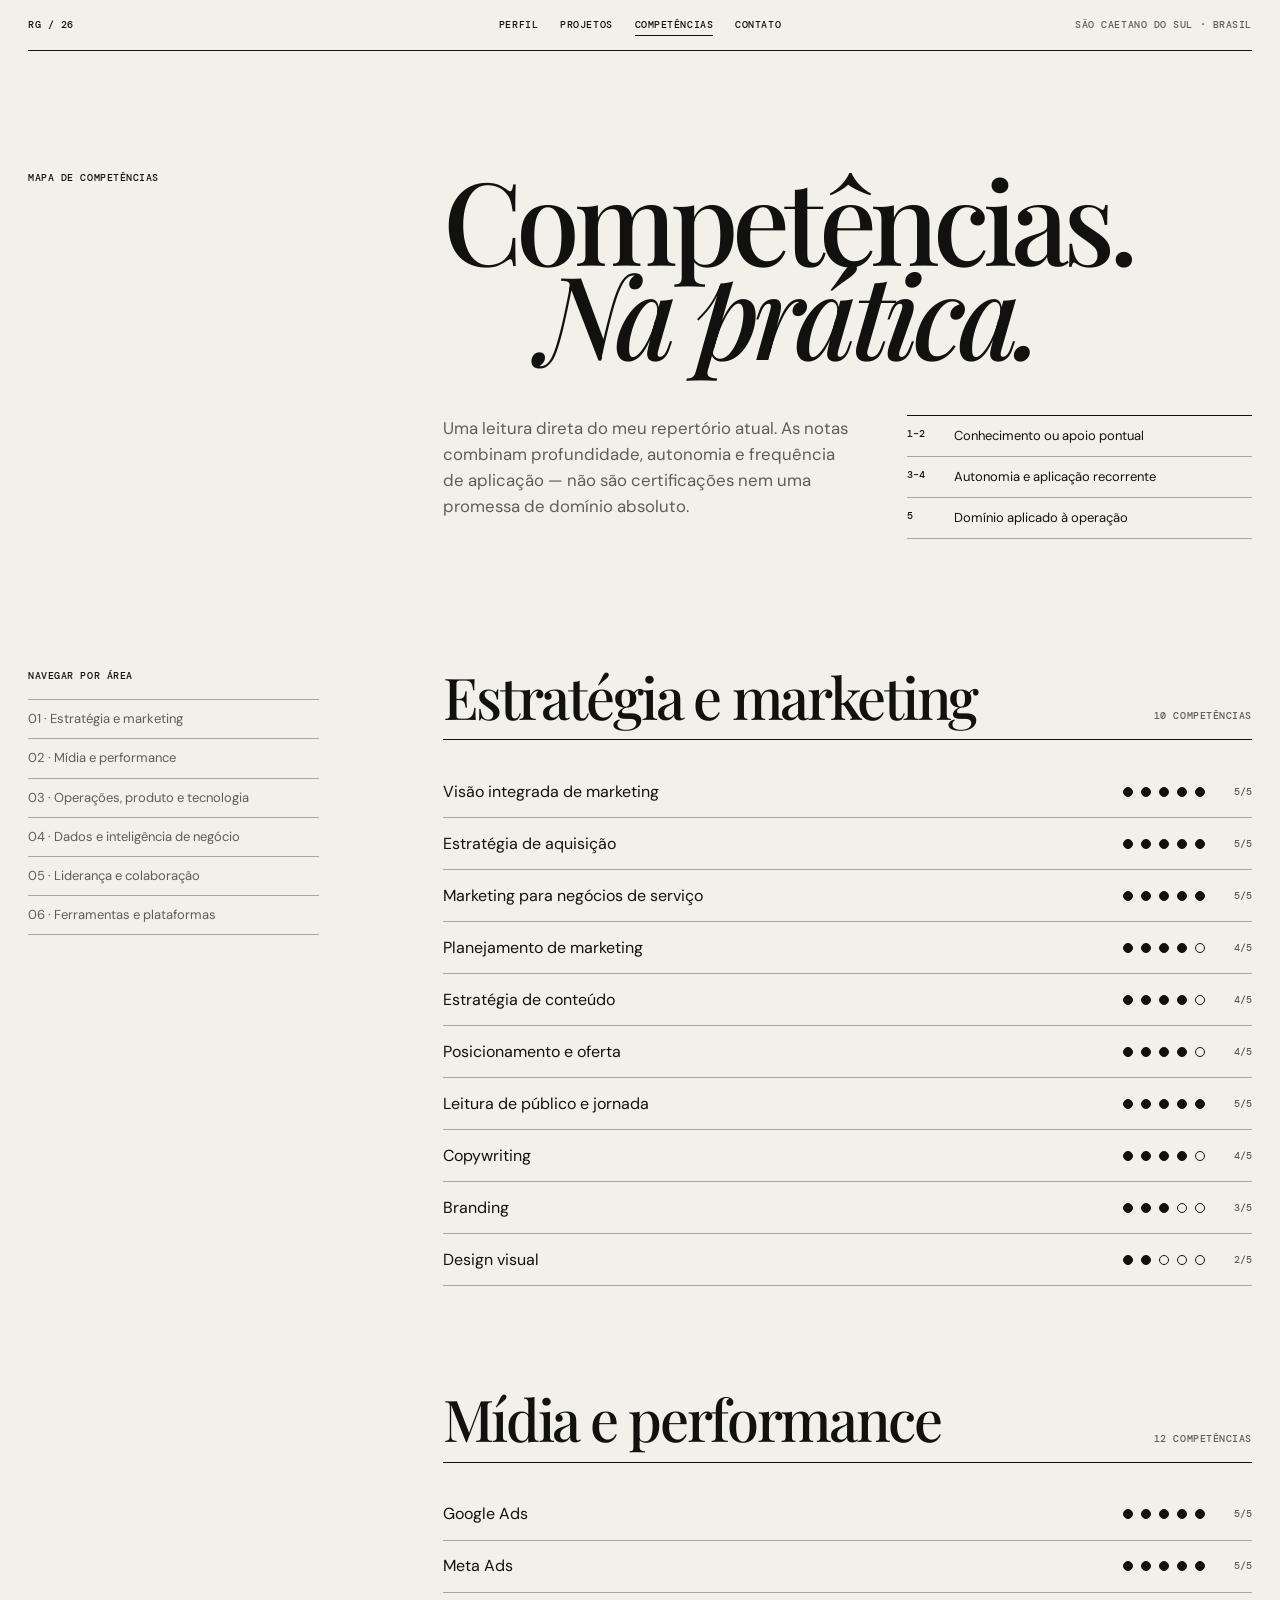
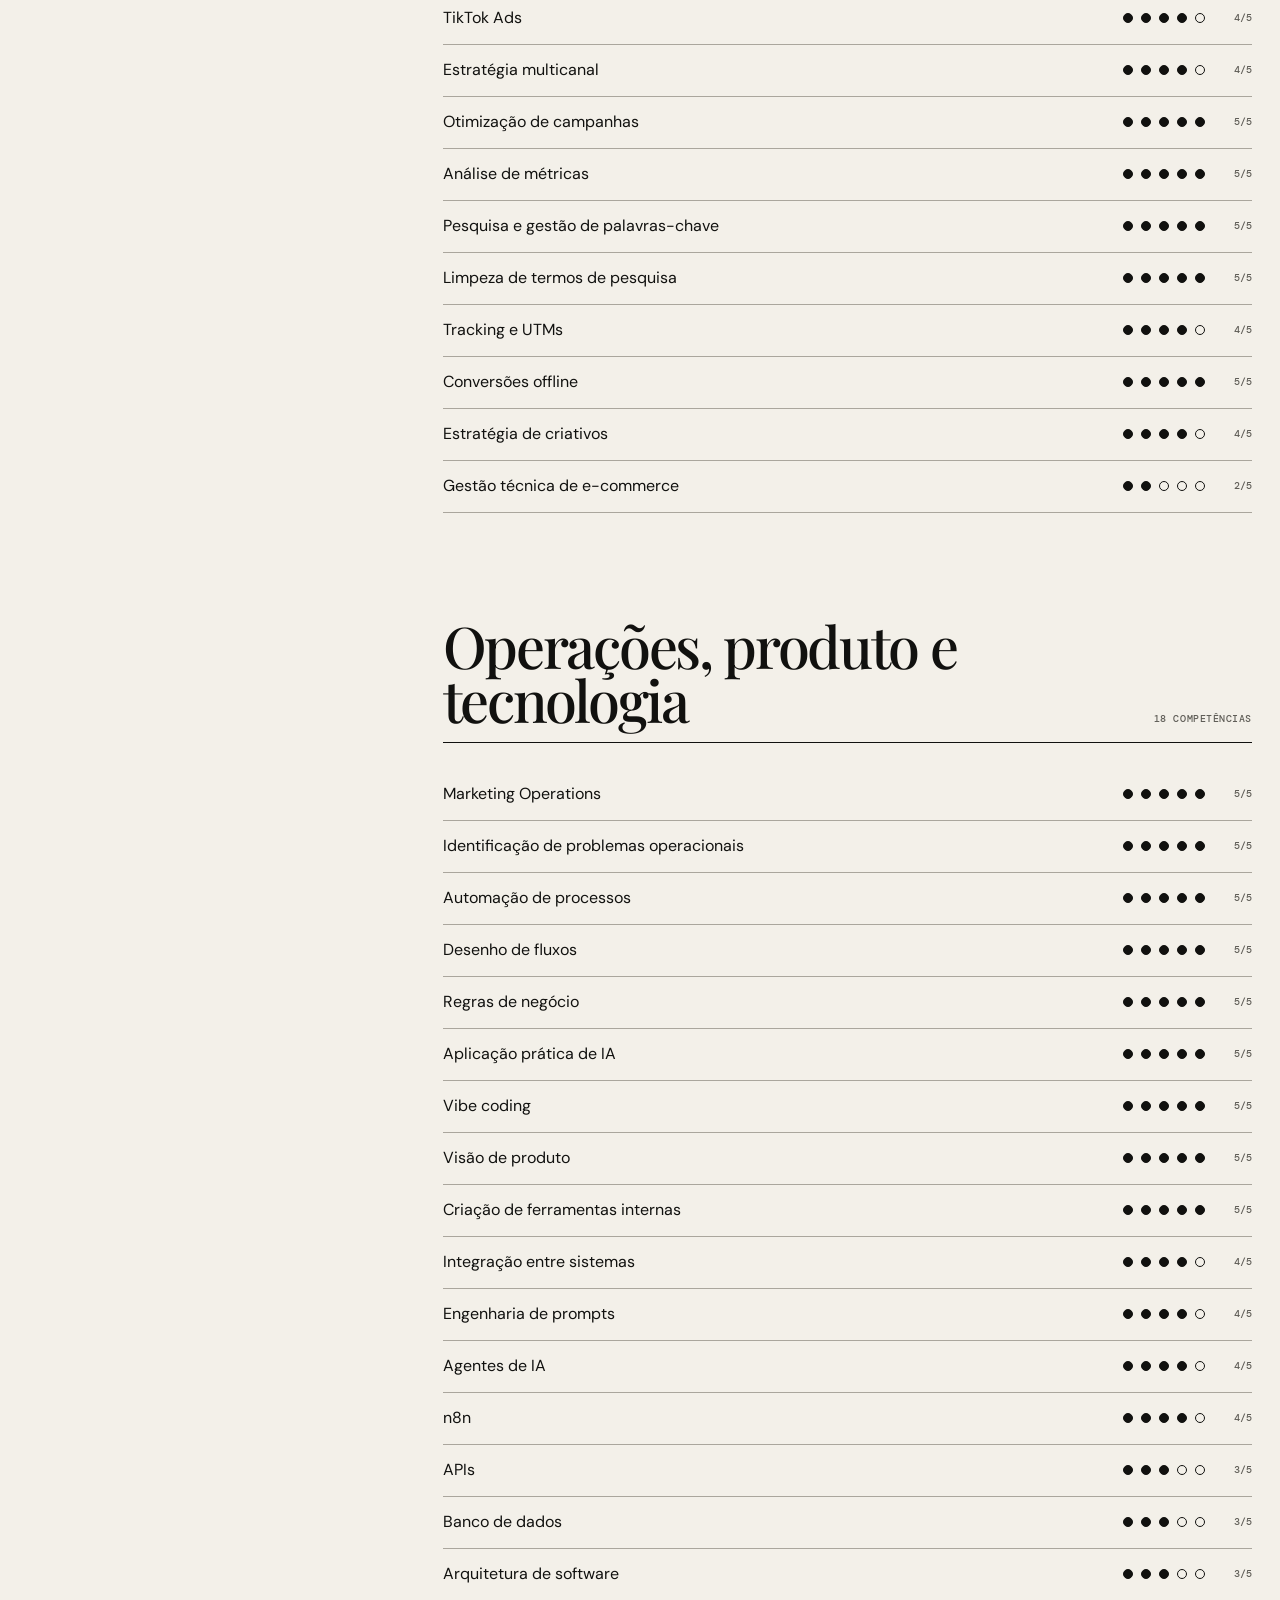
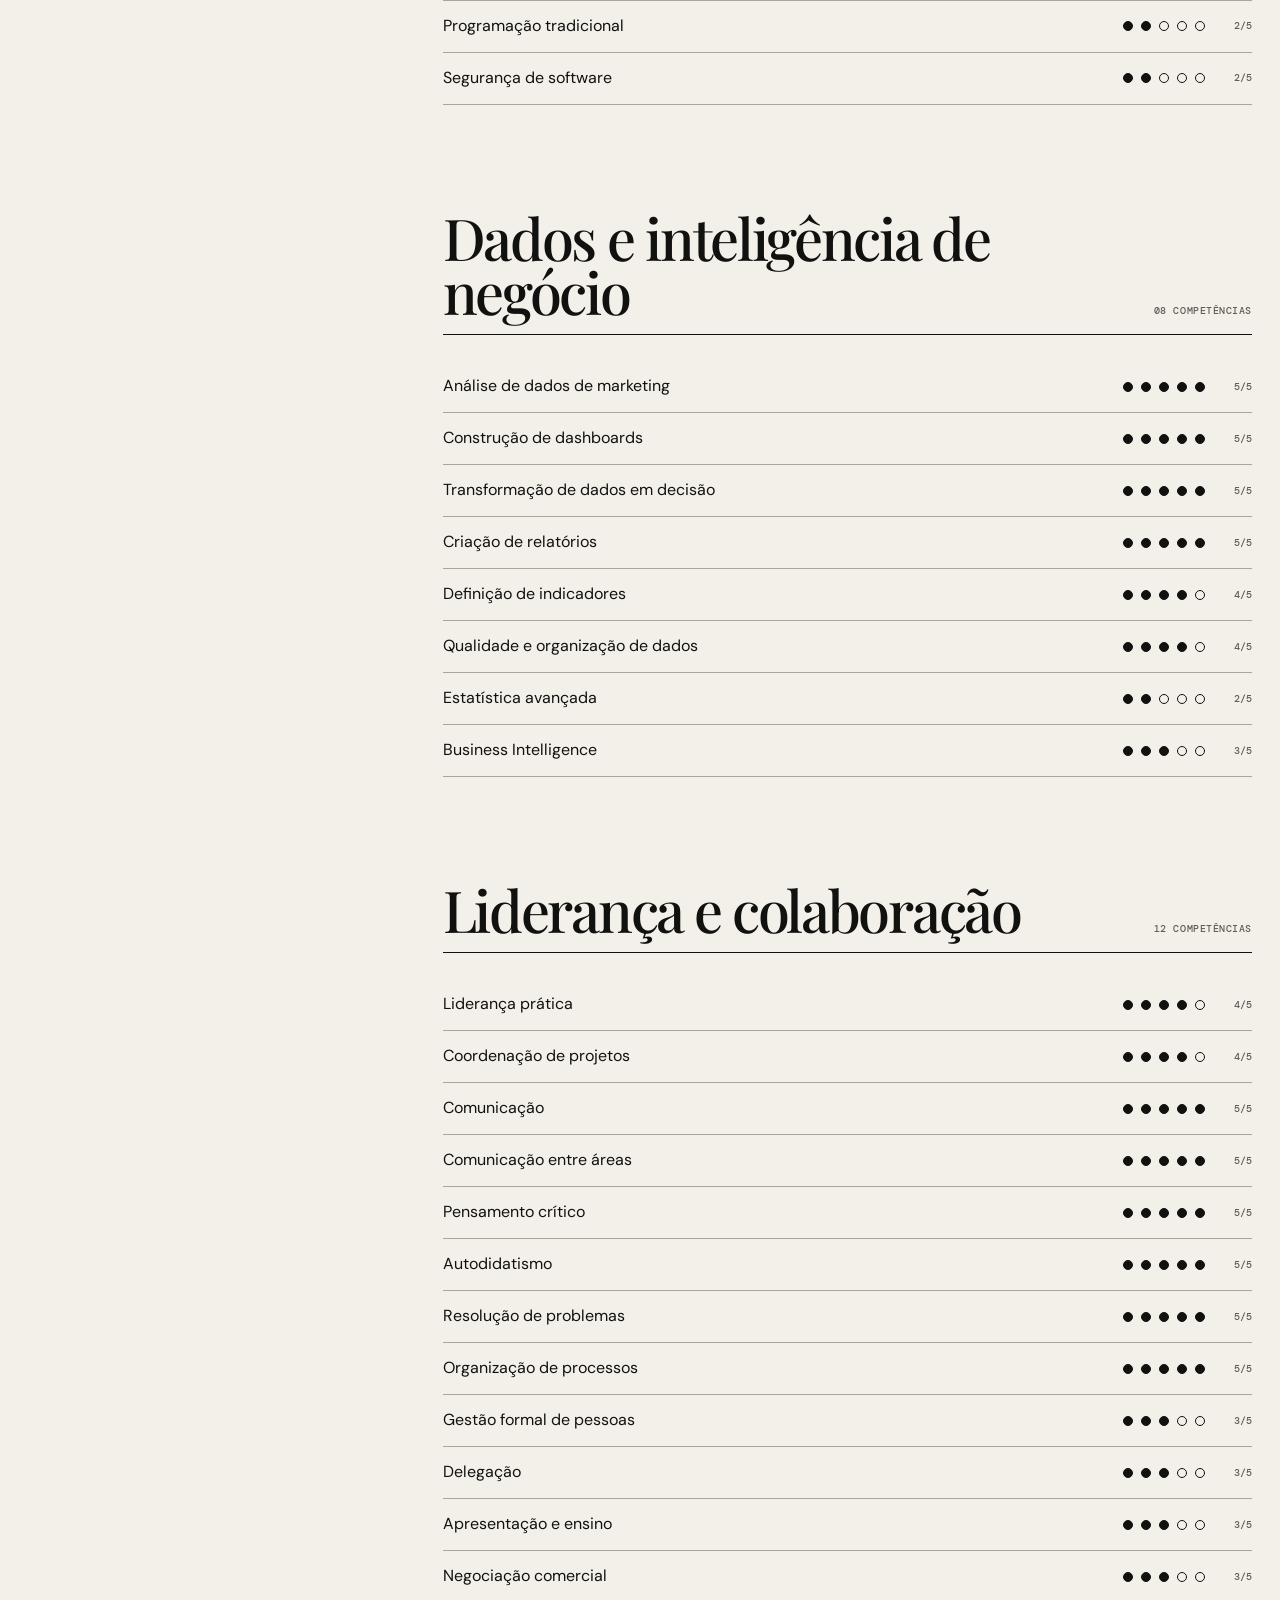
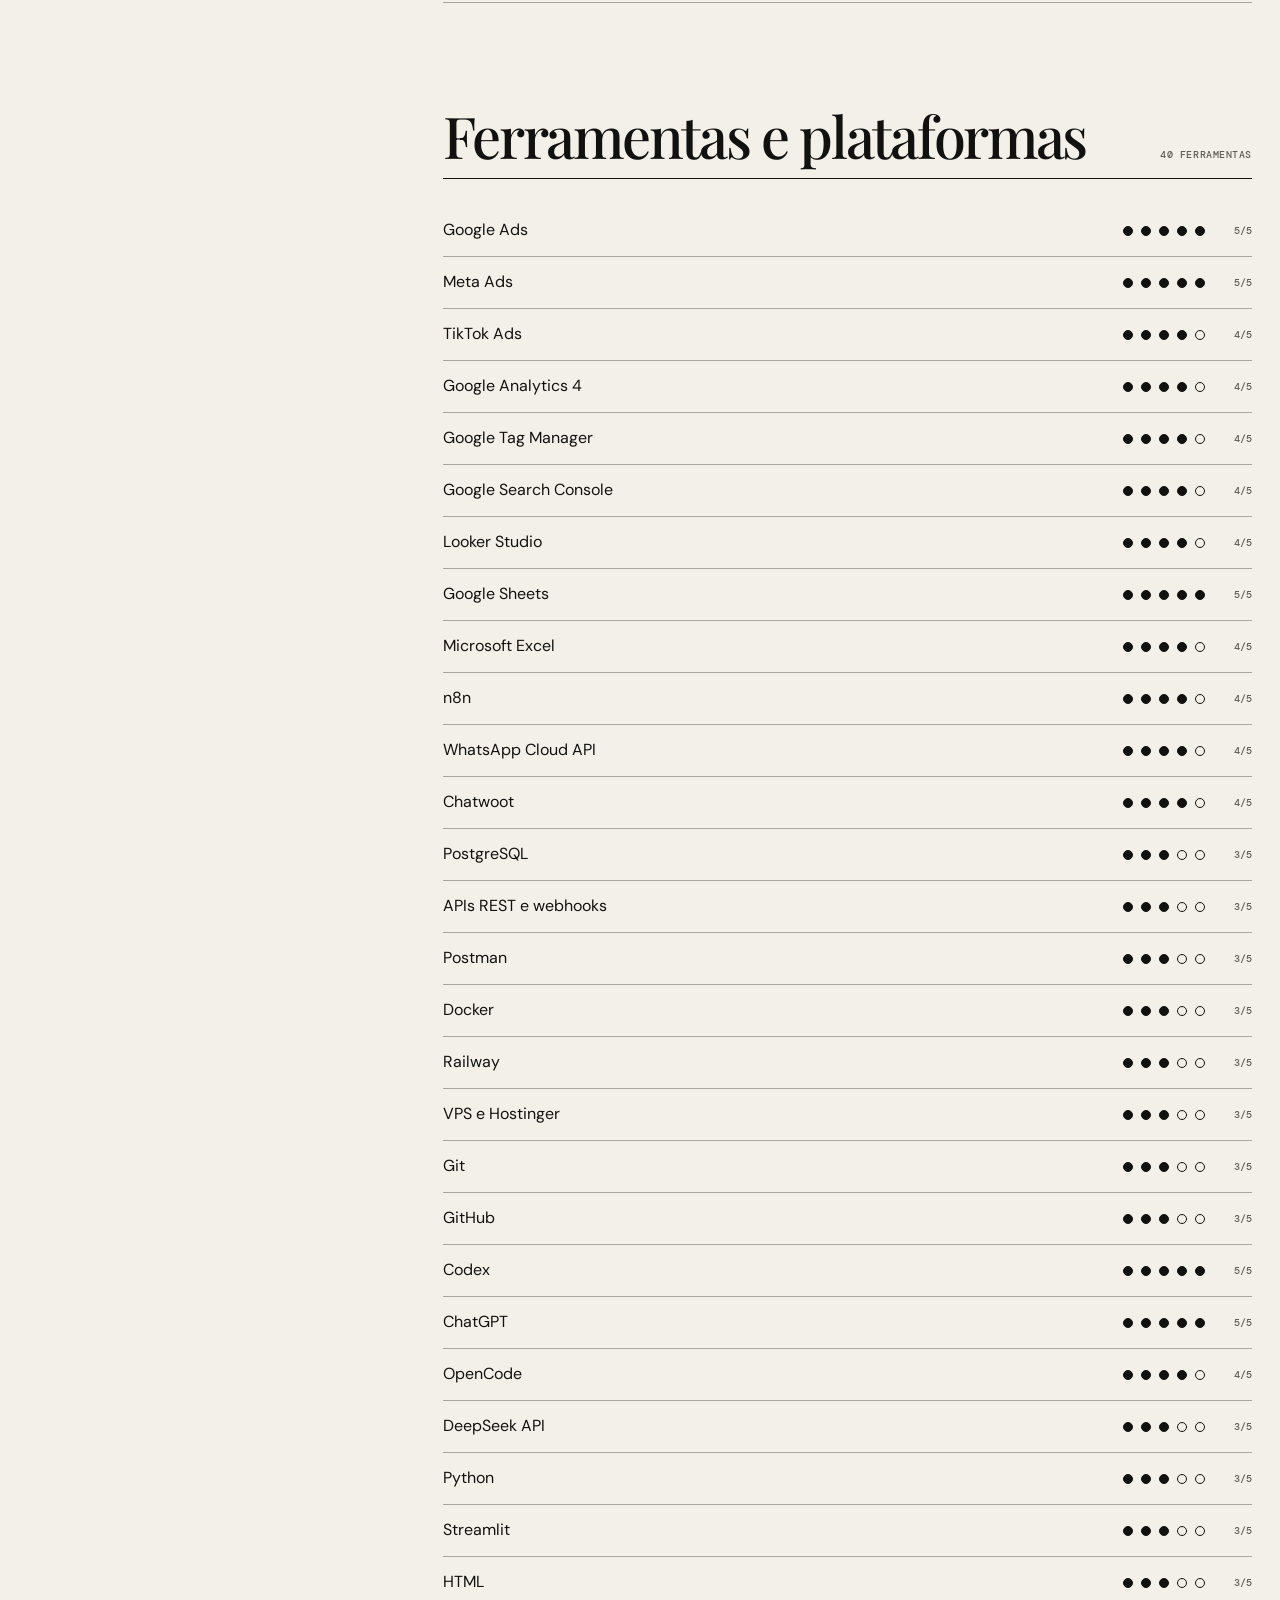
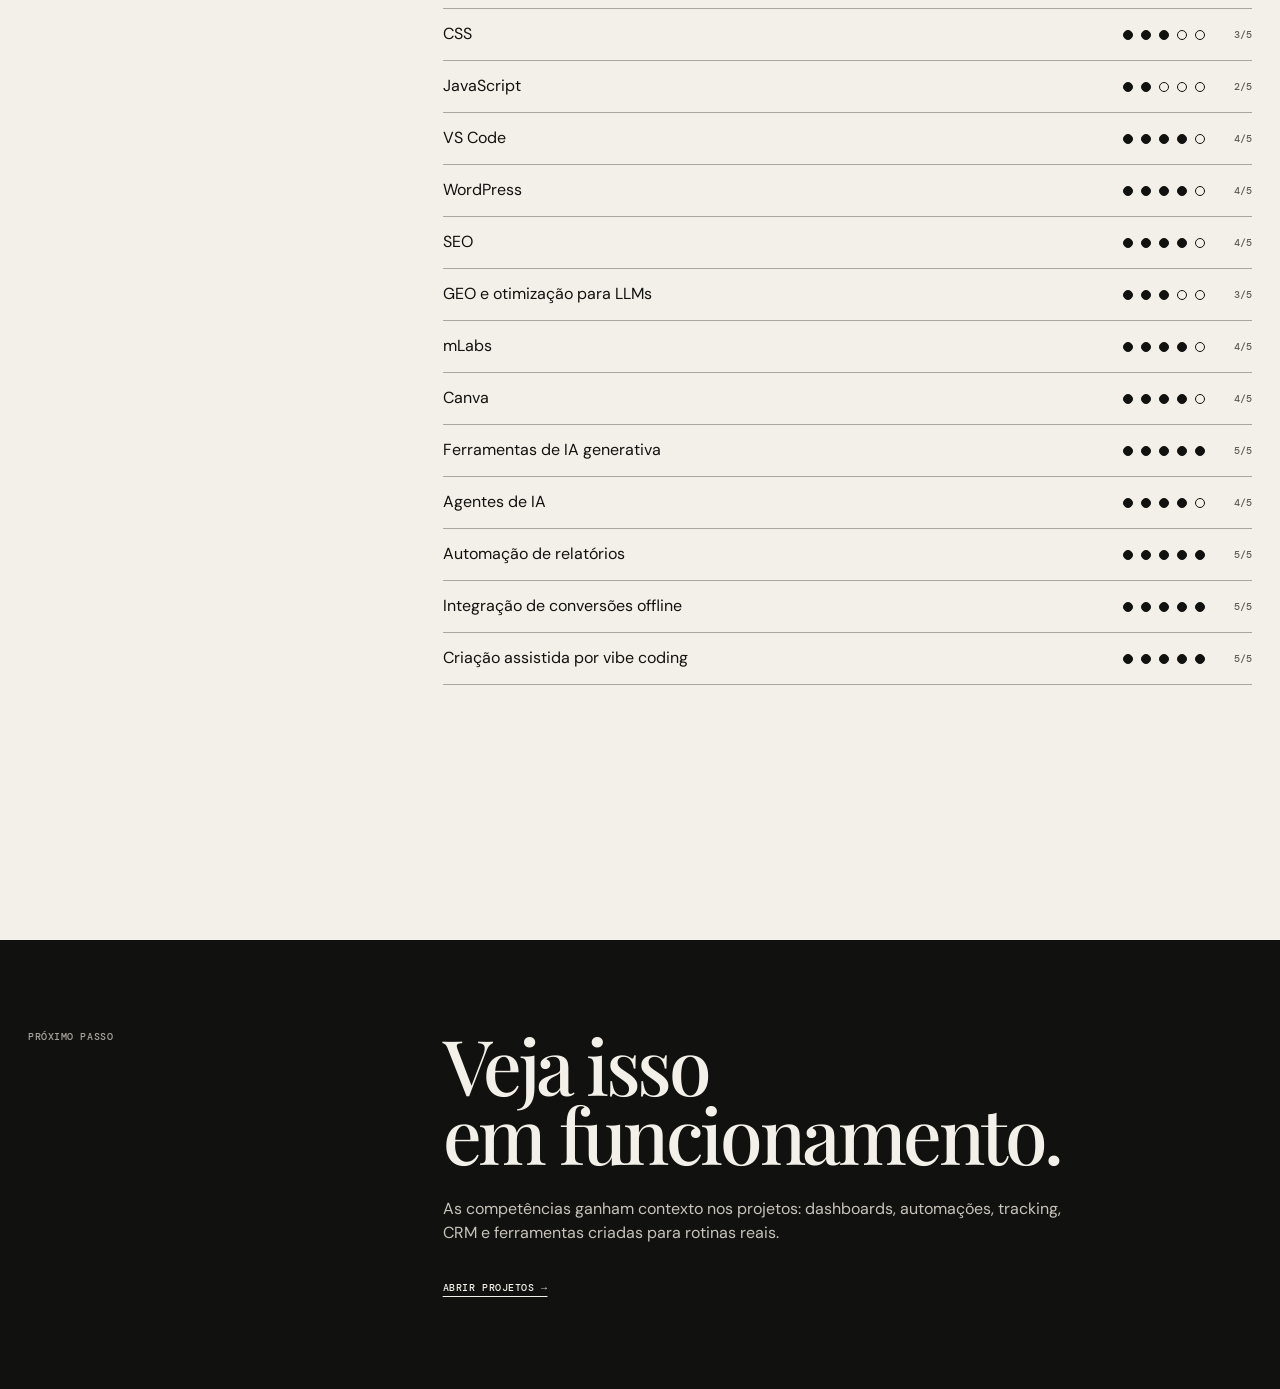
==== competencias.html @ a5652ade "feat: adiciona ferramentas e plataformas às competências" ====
<!doctype html>
<html lang="pt-BR">
<head>
  <meta charset="utf-8">
  <meta name="viewport" content="width=device-width,initial-scale=1">
  <meta name="description" content="Mapa de competências, ferramentas e plataformas de Roberto Guidoni em estratégia, mídia, operações, tecnologia, dados e liderança.">
  <meta name="theme-color" content="#f3f0e9">
  <meta property="og:type" content="website">
  <meta property="og:title" content="Competências — Roberto Guidoni">
  <meta property="og:description" content="Mapa de competências, ferramentas e plataformas em estratégia, mídia, operações, tecnologia, dados e liderança.">
  <title>Competências — Roberto Guidoni</title>
  <link rel="preconnect" href="https://fonts.googleapis.com">
  <link rel="preconnect" href="https://fonts.gstatic.com" crossorigin>
  <link href="https://fonts.googleapis.com/css2?family=DM+Mono:wght@400;500&family=DM+Sans:wght@400;500&family=Playfair+Display:ital,wght@0,500;1,500&display=swap" rel="stylesheet">
  <script>document.documentElement.classList.add('js')</script>
  <style>
    :root{--ink:#11110f;--paper:#f3f0e9;--soft:#e5e1d8;--line:#aaa69d;--muted:#5f5d57}
    *{box-sizing:border-box}html{scroll-behavior:smooth}body{margin:0;background:var(--paper);color:var(--ink);font:400 16px/1.55 "DM Sans",Arial,sans-serif}::selection{background:var(--ink);color:var(--paper)}a{color:inherit;text-decoration:none}:focus-visible{outline:2px solid var(--ink);outline-offset:5px}.page{width:min(1320px,calc(100% - 56px));margin:auto}.micro{font:500 10px/1.4 "DM Mono",monospace;letter-spacing:.055em;text-transform:uppercase}
    .site-nav{display:grid;grid-template-columns:1fr auto 1fr;align-items:center;padding:18px 0;border-bottom:1px solid var(--ink)}.site-nav nav{display:flex;gap:22px}.site-nav nav a{position:relative}.site-nav nav a::after{content:"";position:absolute;right:0;bottom:-4px;left:0;height:1px;background:currentColor;transform:scaleX(0);transform-origin:right;transition:transform .25s}.site-nav nav a:hover::after,.site-nav nav a:focus-visible::after,.site-nav nav a[aria-current="page"]::after{transform:scaleX(1);transform-origin:left}.place{text-align:right;color:var(--muted)}
    .intro{display:grid;grid-template-columns:repeat(12,1fr);gap:20px;padding:120px 0 130px}.intro-label{grid-column:1/4}.intro-body{grid-column:5/13}.intro h1{margin:0;font:500 clamp(4.2rem,9vw,9rem)/.82 "Playfair Display",Georgia,serif;letter-spacing:-.055em}.intro h1 em{display:block;margin-left:12%;font-style:italic}.intro-copy{display:grid;grid-template-columns:1.2fr 1fr;gap:50px;margin-top:55px}.intro-copy p{margin:0;color:var(--muted);font-size:1.05rem}.legend{align-self:start;border-top:1px solid var(--ink)}.legend-row{display:grid;grid-template-columns:35px 1fr;gap:12px;padding:10px 0;border-bottom:1px solid var(--line);font-size:13px}.legend-row b{font:500 10px/1.5 "DM Mono",monospace}
    .map{display:grid;grid-template-columns:repeat(12,1fr);gap:20px;padding-bottom:150px}.category-nav{grid-column:1/4;align-self:start;position:sticky;top:24px}.category-nav span{display:block;margin-bottom:16px}.category-nav a{display:block;padding:9px 0;border-top:1px solid var(--line);color:var(--muted);font-size:13px}.category-nav a:last-child{border-bottom:1px solid var(--line)}.category-nav a:hover,.category-nav a:focus-visible{padding-left:7px;color:var(--ink)}.categories{grid-column:5/13}.category{scroll-margin-top:24px;margin-bottom:105px}.category-head{display:grid;grid-template-columns:1fr auto;align-items:end;margin-bottom:26px;padding-bottom:16px;border-bottom:1px solid var(--ink)}.category h2{max-width:680px;margin:0;font:500 clamp(2.25rem,4.5vw,4.5rem)/.94 "Playfair Display",Georgia,serif;letter-spacing:-.04em}.category-count{color:var(--muted)}.skills{margin:0;padding:0;list-style:none}.skill{display:grid;grid-template-columns:minmax(0,1fr) auto 25px;gap:22px;align-items:center;min-height:52px;border-bottom:1px solid var(--line)}.skill-name{padding:13px 0}.dots{display:flex;gap:8px}.dot{width:10px;height:10px;border:1px solid var(--ink);border-radius:50%;background:transparent}.dot.filled{background:var(--ink)}.score{color:var(--muted);font:500 10px/1.4 "DM Mono",monospace;text-align:right}.skill:hover{padding-inline:8px;background:var(--ink);color:var(--paper)}.skill:hover .dot{border-color:var(--paper)}.skill:hover .dot.filled{background:var(--paper)}.skill:hover .score{color:#c8c4bb}
    .closing{padding:90px 0;background:var(--ink);color:var(--paper)}.closing-inner{display:grid;grid-template-columns:repeat(12,1fr);gap:20px}.closing span{grid-column:1/4;color:#aaa69d}.closing div{grid-column:5/13}.closing h2{margin:0;font:500 clamp(2.8rem,6vw,6rem)/.9 "Playfair Display",Georgia,serif;letter-spacing:-.045em}.closing p{max-width:620px;margin:28px 0;color:#c8c4bb}.closing a{font:500 10px/1.4 "DM Mono",monospace;letter-spacing:.055em;text-transform:uppercase;text-decoration:underline;text-underline-offset:5px}
    .js .reveal{opacity:0;transform:translateY(16px);transition:opacity .65s,transform .65s cubic-bezier(.16,1,.3,1);transition-delay:var(--delay,0ms)}.js .reveal.is-visible{opacity:1;transform:none}
    @media(prefers-reduced-motion:no-preference){.site-nav>*{opacity:0;transform:translateY(-8px)}.intro-label,.intro h1,.intro-copy{opacity:0;transform:translateY(18px)}.motion-ready .site-nav>*{animation:enter .65s cubic-bezier(.16,1,.3,1) forwards}.motion-ready .site-nav nav{animation-delay:.08s}.motion-ready .site-nav .place{animation-delay:.16s}.motion-ready .intro-label{animation:enter .65s .14s cubic-bezier(.16,1,.3,1) forwards}.motion-ready .intro h1{animation:enter .9s .2s cubic-bezier(.16,1,.3,1) forwards}.motion-ready .intro-copy{animation:enter .75s .38s cubic-bezier(.16,1,.3,1) forwards}.dot.filled{transform:scale(0);animation:dot-in .35s cubic-bezier(.16,1,.3,1) forwards}.dot:nth-child(2){animation-delay:35ms}.dot:nth-child(3){animation-delay:70ms}.dot:nth-child(4){animation-delay:105ms}.dot:nth-child(5){animation-delay:140ms}@keyframes enter{to{opacity:1;transform:none}}@keyframes dot-in{to{transform:scale(1)}}}
    @media(prefers-reduced-motion:reduce){html{scroll-behavior:auto}.js .reveal{opacity:1;transform:none;transition:none}}
    @media(max-width:760px){.page{width:calc(100% - 34px)}.site-nav{grid-template-columns:1fr auto}.site-nav nav{gap:13px}.site-nav nav a:first-child,.place{display:none}.intro{display:block;padding:85px 0 100px}.intro-label{display:block;margin-bottom:35px}.intro h1{font-size:clamp(4rem,18vw,7rem)}.intro h1 em{margin-left:0}.intro-copy{grid-template-columns:1fr;gap:35px}.map{display:block;padding-bottom:80px}.category-nav{position:static;margin-bottom:80px}.category{margin-bottom:80px}.skill{grid-template-columns:minmax(0,1fr) auto 22px;gap:13px}.dots{gap:5px}.dot{width:9px;height:9px}.closing{padding:65px 0}.closing-inner{display:block}.closing div{margin-top:35px}}
  </style>
</head>
<body>
  <header class="page"><div class="site-nav micro"><a href="index.html">RG / 26</a><nav aria-label="Navegação principal"><a href="index.html#perfil">Perfil</a><a href="index.html#projetos">Projetos</a><a href="competencias.html" aria-current="page">Competências</a><a href="index.html#contato">Contato</a></nav><span class="place">São Caetano do Sul · Brasil</span></div></header>
  <main>
    <section class="intro page"><span class="intro-label micro">Mapa de competências</span><div class="intro-body"><h1>Competências.<em>Na prática.</em></h1><div class="intro-copy"><p>Uma leitura direta do meu repertório atual. As notas combinam profundidade, autonomia e frequência de aplicação — não são certificações nem uma promessa de domínio absoluto.</p><div class="legend" aria-label="Legenda da escala"><div class="legend-row"><b>1–2</b><span>Conhecimento ou apoio pontual</span></div><div class="legend-row"><b>3–4</b><span>Autonomia e aplicação recorrente</span></div><div class="legend-row"><b>5</b><span>Domínio aplicado à operação</span></div></div></div></div></section>
    <section class="map page" aria-label="Competências por categoria"><aside class="category-nav"><span class="micro">Navegar por área</span><nav id="category-nav" aria-label="Categorias de competências"></nav></aside><div class="categories" id="categories"></div></section>
  </main>
  <section class="closing"><div class="closing-inner page"><span class="micro">Próximo passo</span><div><h2>Veja isso<br>em funcionamento.</h2><p>As competências ganham contexto nos projetos: dashboards, automações, tracking, CRM e ferramentas criadas para rotinas reais.</p><a href="index.html#projetos">Abrir projetos →</a></div></div></section>
  <script>
    const groups=[
      {id:'estrategia',title:'Estratégia e marketing',items:[['Visão integrada de marketing',5],['Estratégia de aquisição',5],['Marketing para negócios de serviço',5],['Planejamento de marketing',4],['Estratégia de conteúdo',4],['Posicionamento e oferta',4],['Leitura de público e jornada',5],['Copywriting',4],['Branding',3],['Design visual',2]]},
      {id:'midia',title:'Mídia e performance',items:[['Google Ads',5],['Meta Ads',5],['TikTok Ads',4],['Estratégia multicanal',4],['Otimização de campanhas',5],['Análise de métricas',5],['Pesquisa e gestão de palavras-chave',5],['Limpeza de termos de pesquisa',5],['Tracking e UTMs',4],['Conversões offline',5],['Estratégia de criativos',4],['Gestão técnica de e-commerce',2]]},
      {id:'operacoes',title:'Operações, produto e tecnologia',items:[['Marketing Operations',5],['Identificação de problemas operacionais',5],['Automação de processos',5],['Desenho de fluxos',5],['Regras de negócio',5],['Aplicação prática de IA',5],['Vibe coding',5],['Visão de produto',5],['Criação de ferramentas internas',5],['Integração entre sistemas',4],['Engenharia de prompts',4],['Agentes de IA',4],['n8n',4],['APIs',3],['Banco de dados',3],['Arquitetura de software',3],['Programação tradicional',2],['Segurança de software',2]]},
      {id:'dados',title:'Dados e inteligência de negócio',items:[['Análise de dados de marketing',5],['Construção de dashboards',5],['Transformação de dados em decisão',5],['Criação de relatórios',5],['Definição de indicadores',4],['Qualidade e organização de dados',4],['Estatística avançada',2],['Business Intelligence',3]]},
      {id:'lideranca',title:'Liderança e colaboração',items:[['Liderança prática',4],['Coordenação de projetos',4],['Comunicação',5],['Comunicação entre áreas',5],['Pensamento crítico',5],['Autodidatismo',5],['Resolução de problemas',5],['Organização de processos',5],['Gestão formal de pessoas',3],['Delegação',3],['Apresentação e ensino',3],['Negociação comercial',3]]},
      {id:'ferramentas',title:'Ferramentas e plataformas',label:'ferramentas',items:[['Google Ads',5],['Meta Ads',5],['TikTok Ads',4],['Google Analytics 4',4],['Google Tag Manager',4],['Google Search Console',4],['Looker Studio',4],['Google Sheets',5],['Microsoft Excel',4],['n8n',4],['WhatsApp Cloud API',4],['Chatwoot',4],['PostgreSQL',3],['APIs REST e webhooks',3],['Postman',3],['Docker',3],['Railway',3],['VPS e Hostinger',3],['Git',3],['GitHub',3],['Codex',5],['ChatGPT',5],['OpenCode',4],['DeepSeek API',3],['Python',3],['Streamlit',3],['HTML',3],['CSS',3],['JavaScript',2],['VS Code',4],['WordPress',4],['SEO',4],['GEO e otimização para LLMs',3],['mLabs',4],['Canva',4],['Ferramentas de IA generativa',5],['Agentes de IA',4],['Automação de relatórios',5],['Integração de conversões offline',5],['Criação assistida por vibe coding',5]]}
    ];
    const nav=document.querySelector('#category-nav'),root=document.querySelector('#categories');
    nav.innerHTML=groups.map((g,i)=>`<a href="#${g.id}">${String(i+1).padStart(2,'0')} · ${g.title}</a>`).join('');
    root.innerHTML=groups.map((g,i)=>`<section class="category reveal" id="${g.id}"><header class="category-head"><h2>${g.title}</h2><span class="category-count micro">${String(g.items.length).padStart(2,'0')} ${g.label||'competências'}</span></header><ul class="skills">${g.items.map(([name,score])=>`<li class="skill"><span class="skill-name">${name}</span><span class="dots" role="img" aria-label="Nota ${score} de 5">${[1,2,3,4,5].map(n=>`<i class="dot ${n<=score?'filled':''}" aria-hidden="true"></i>`).join('')}</span><span class="score" aria-hidden="true">${score}/5</span></li>`).join('')}</ul></section>`).join('');
    const reduced=matchMedia('(prefers-reduced-motion: reduce)').matches,reveals=[...document.querySelectorAll('.reveal')];
    if(reduced){reveals.forEach(el=>el.classList.add('is-visible'))}else{reveals.forEach((el,i)=>el.style.setProperty('--delay',`${Math.min(i,3)*45}ms`));const observer=new IntersectionObserver(entries=>entries.forEach(entry=>{if(entry.isIntersecting){entry.target.classList.add('is-visible');observer.unobserve(entry.target)}}),{threshold:.06});reveals.forEach(el=>observer.observe(el))}
    requestAnimationFrame(()=>document.documentElement.classList.add('motion-ready'));
  </script>
</body>
</html>
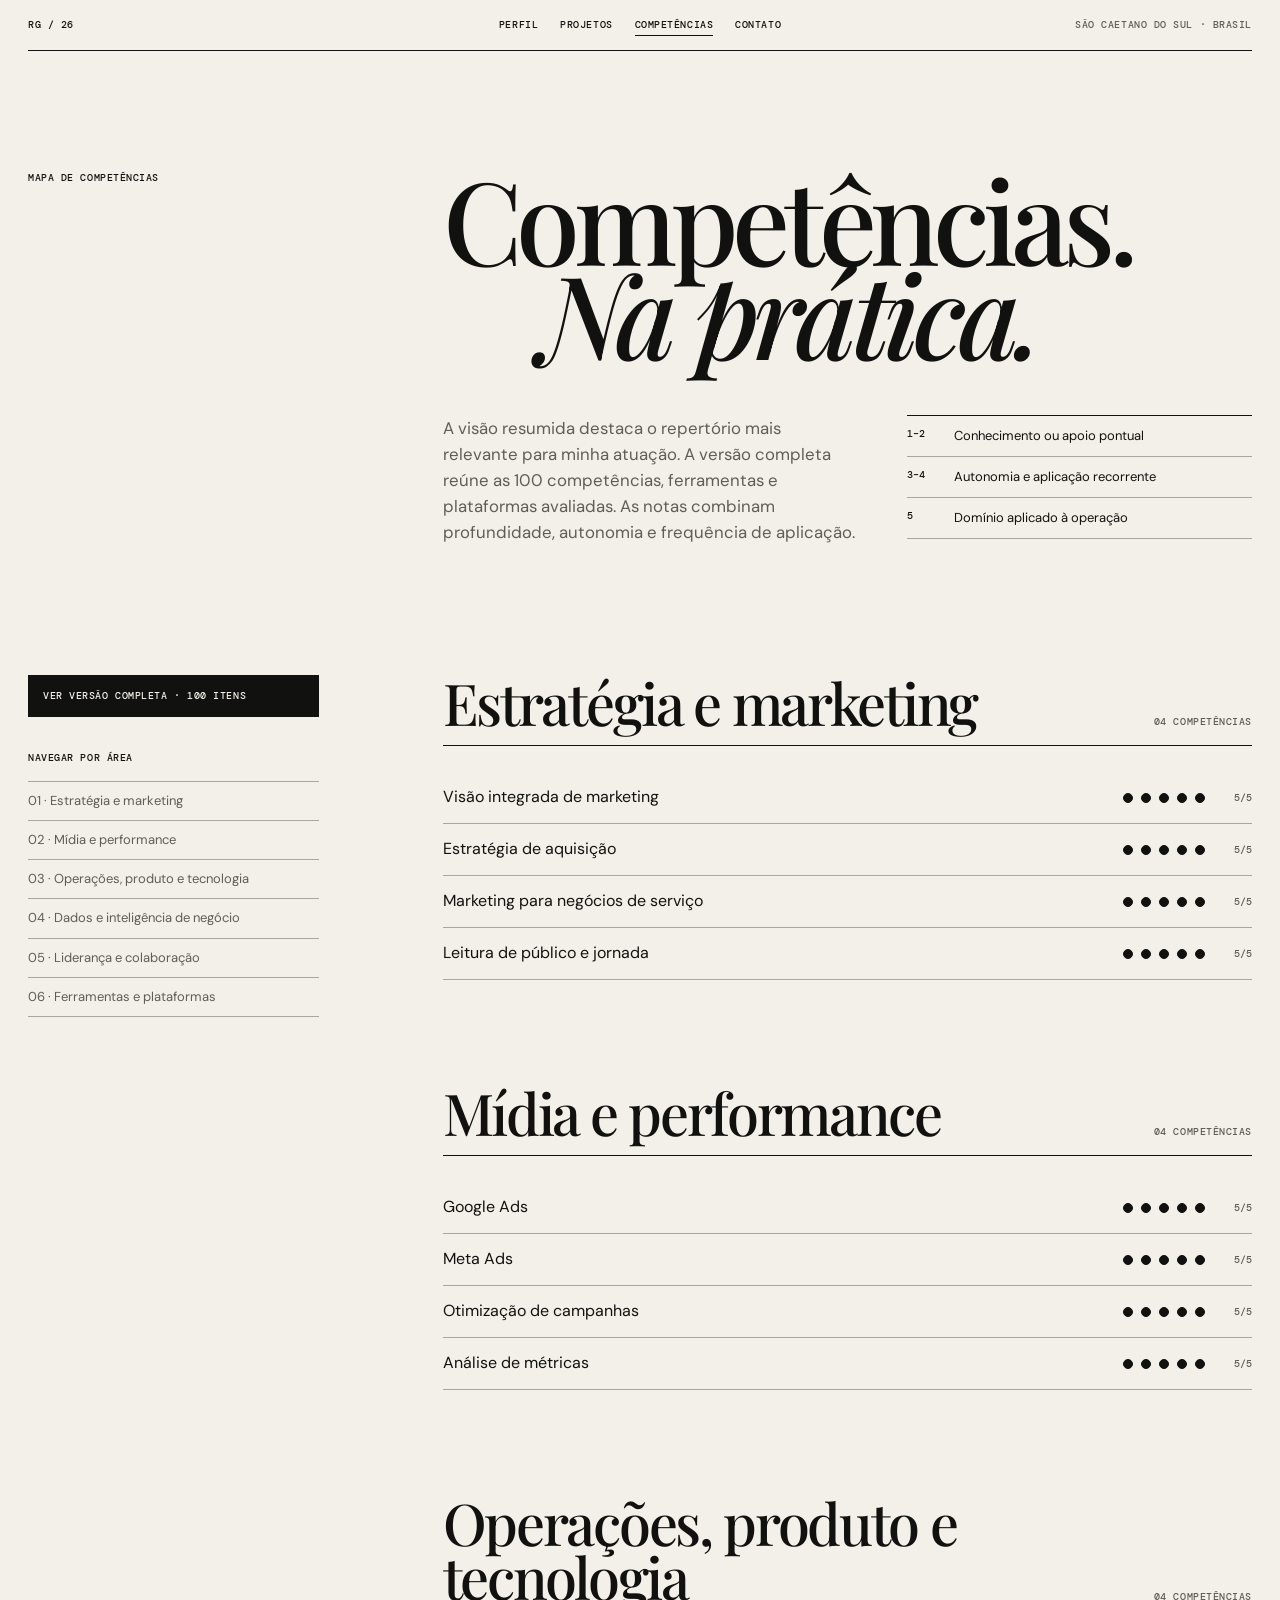
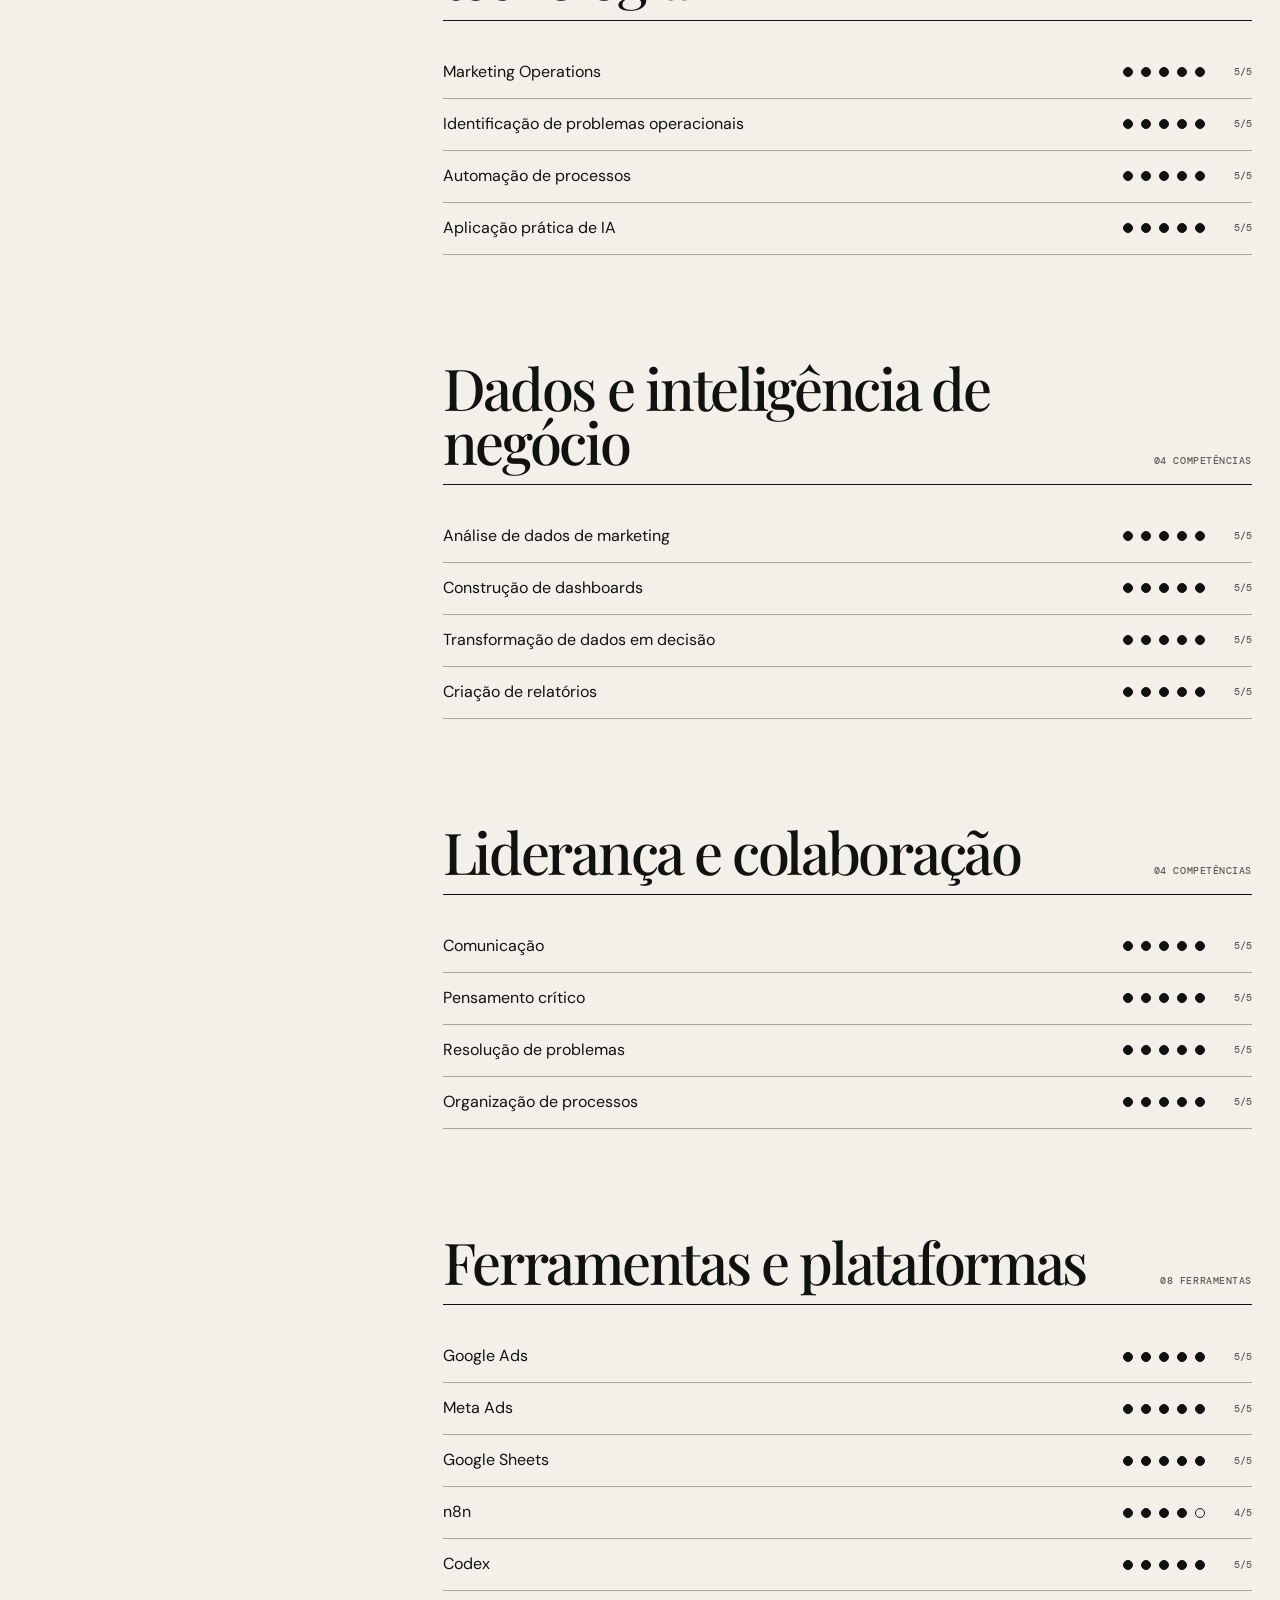
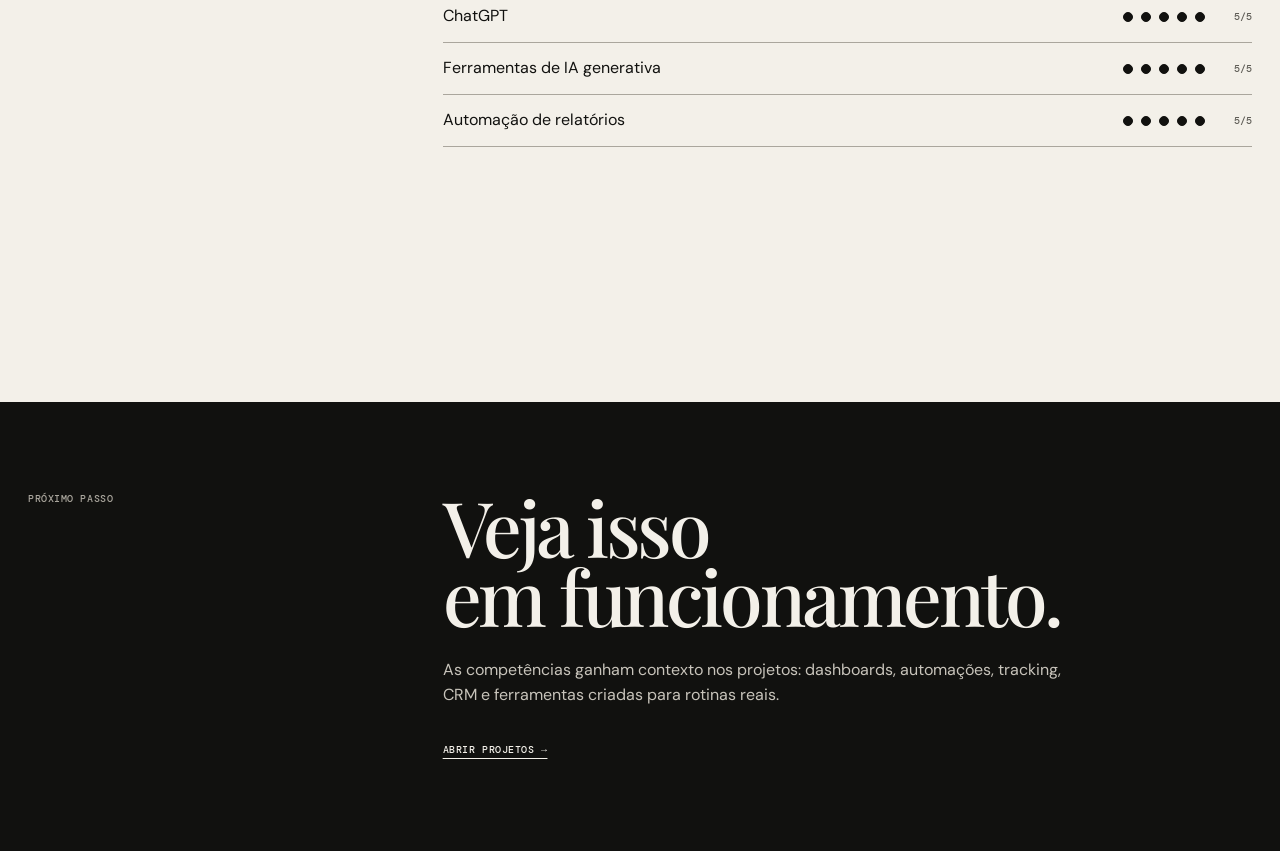
==== commit f65c4362: "feat: adiciona visão resumida ao mapa de competências" ====
--- a/competencias.html
+++ b/competencias.html
@@ -18,7 +18,7 @@
     *{box-sizing:border-box}html{scroll-behavior:smooth}body{margin:0;background:var(--paper);color:var(--ink);font:400 16px/1.55 "DM Sans",Arial,sans-serif}::selection{background:var(--ink);color:var(--paper)}a{color:inherit;text-decoration:none}:focus-visible{outline:2px solid var(--ink);outline-offset:5px}.page{width:min(1320px,calc(100% - 56px));margin:auto}.micro{font:500 10px/1.4 "DM Mono",monospace;letter-spacing:.055em;text-transform:uppercase}
     .site-nav{display:grid;grid-template-columns:1fr auto 1fr;align-items:center;padding:18px 0;border-bottom:1px solid var(--ink)}.site-nav nav{display:flex;gap:22px}.site-nav nav a{position:relative}.site-nav nav a::after{content:"";position:absolute;right:0;bottom:-4px;left:0;height:1px;background:currentColor;transform:scaleX(0);transform-origin:right;transition:transform .25s}.site-nav nav a:hover::after,.site-nav nav a:focus-visible::after,.site-nav nav a[aria-current="page"]::after{transform:scaleX(1);transform-origin:left}.place{text-align:right;color:var(--muted)}
     .intro{display:grid;grid-template-columns:repeat(12,1fr);gap:20px;padding:120px 0 130px}.intro-label{grid-column:1/4}.intro-body{grid-column:5/13}.intro h1{margin:0;font:500 clamp(4.2rem,9vw,9rem)/.82 "Playfair Display",Georgia,serif;letter-spacing:-.055em}.intro h1 em{display:block;margin-left:12%;font-style:italic}.intro-copy{display:grid;grid-template-columns:1.2fr 1fr;gap:50px;margin-top:55px}.intro-copy p{margin:0;color:var(--muted);font-size:1.05rem}.legend{align-self:start;border-top:1px solid var(--ink)}.legend-row{display:grid;grid-template-columns:35px 1fr;gap:12px;padding:10px 0;border-bottom:1px solid var(--line);font-size:13px}.legend-row b{font:500 10px/1.5 "DM Mono",monospace}
-    .map{display:grid;grid-template-columns:repeat(12,1fr);gap:20px;padding-bottom:150px}.category-nav{grid-column:1/4;align-self:start;position:sticky;top:24px}.category-nav span{display:block;margin-bottom:16px}.category-nav a{display:block;padding:9px 0;border-top:1px solid var(--line);color:var(--muted);font-size:13px}.category-nav a:last-child{border-bottom:1px solid var(--line)}.category-nav a:hover,.category-nav a:focus-visible{padding-left:7px;color:var(--ink)}.categories{grid-column:5/13}.category{scroll-margin-top:24px;margin-bottom:105px}.category-head{display:grid;grid-template-columns:1fr auto;align-items:end;margin-bottom:26px;padding-bottom:16px;border-bottom:1px solid var(--ink)}.category h2{max-width:680px;margin:0;font:500 clamp(2.25rem,4.5vw,4.5rem)/.94 "Playfair Display",Georgia,serif;letter-spacing:-.04em}.category-count{color:var(--muted)}.skills{margin:0;padding:0;list-style:none}.skill{display:grid;grid-template-columns:minmax(0,1fr) auto 25px;gap:22px;align-items:center;min-height:52px;border-bottom:1px solid var(--line)}.skill-name{padding:13px 0}.dots{display:flex;gap:8px}.dot{width:10px;height:10px;border:1px solid var(--ink);border-radius:50%;background:transparent}.dot.filled{background:var(--ink)}.score{color:var(--muted);font:500 10px/1.4 "DM Mono",monospace;text-align:right}.skill:hover{padding-inline:8px;background:var(--ink);color:var(--paper)}.skill:hover .dot{border-color:var(--paper)}.skill:hover .dot.filled{background:var(--paper)}.skill:hover .score{color:#c8c4bb}
+    .map{display:grid;grid-template-columns:repeat(12,1fr);gap:20px;padding-bottom:150px}.category-nav{grid-column:1/4;align-self:start;position:sticky;top:24px}.category-nav span{display:block;margin-bottom:16px}.view-toggle{width:100%;margin:0 0 34px;padding:13px 14px;border:1px solid var(--ink);background:var(--ink);color:var(--paper);font:500 10px/1.4 "DM Mono",monospace;letter-spacing:.055em;text-align:left;text-transform:uppercase;cursor:pointer;transition:background .2s,color .2s}.view-toggle:hover,.view-toggle:focus-visible{background:transparent;color:var(--ink)}.category-nav a{display:block;padding:9px 0;border-top:1px solid var(--line);color:var(--muted);font-size:13px}.category-nav a:last-child{border-bottom:1px solid var(--line)}.category-nav a:hover,.category-nav a:focus-visible{padding-left:7px;color:var(--ink)}.categories{grid-column:5/13}.category{scroll-margin-top:24px;margin-bottom:105px}.category-head{display:grid;grid-template-columns:1fr auto;align-items:end;margin-bottom:26px;padding-bottom:16px;border-bottom:1px solid var(--ink)}.category h2{max-width:680px;margin:0;font:500 clamp(2.25rem,4.5vw,4.5rem)/.94 "Playfair Display",Georgia,serif;letter-spacing:-.04em}.category-count{color:var(--muted)}.skills{margin:0;padding:0;list-style:none}.skill{display:grid;grid-template-columns:minmax(0,1fr) auto 25px;gap:22px;align-items:center;min-height:52px;border-bottom:1px solid var(--line)}.skill-name{padding:13px 0}.dots{display:flex;gap:8px}.dot{width:10px;height:10px;border:1px solid var(--ink);border-radius:50%;background:transparent}.dot.filled{background:var(--ink)}.score{color:var(--muted);font:500 10px/1.4 "DM Mono",monospace;text-align:right}.skill:hover{padding-inline:8px;background:var(--ink);color:var(--paper)}.skill:hover .dot{border-color:var(--paper)}.skill:hover .dot.filled{background:var(--paper)}.skill:hover .score{color:#c8c4bb}
     .closing{padding:90px 0;background:var(--ink);color:var(--paper)}.closing-inner{display:grid;grid-template-columns:repeat(12,1fr);gap:20px}.closing span{grid-column:1/4;color:#aaa69d}.closing div{grid-column:5/13}.closing h2{margin:0;font:500 clamp(2.8rem,6vw,6rem)/.9 "Playfair Display",Georgia,serif;letter-spacing:-.045em}.closing p{max-width:620px;margin:28px 0;color:#c8c4bb}.closing a{font:500 10px/1.4 "DM Mono",monospace;letter-spacing:.055em;text-transform:uppercase;text-decoration:underline;text-underline-offset:5px}
     .js .reveal{opacity:0;transform:translateY(16px);transition:opacity .65s,transform .65s cubic-bezier(.16,1,.3,1);transition-delay:var(--delay,0ms)}.js .reveal.is-visible{opacity:1;transform:none}
     @media(prefers-reduced-motion:no-preference){.site-nav>*{opacity:0;transform:translateY(-8px)}.intro-label,.intro h1,.intro-copy{opacity:0;transform:translateY(18px)}.motion-ready .site-nav>*{animation:enter .65s cubic-bezier(.16,1,.3,1) forwards}.motion-ready .site-nav nav{animation-delay:.08s}.motion-ready .site-nav .place{animation-delay:.16s}.motion-ready .intro-label{animation:enter .65s .14s cubic-bezier(.16,1,.3,1) forwards}.motion-ready .intro h1{animation:enter .9s .2s cubic-bezier(.16,1,.3,1) forwards}.motion-ready .intro-copy{animation:enter .75s .38s cubic-bezier(.16,1,.3,1) forwards}.dot.filled{transform:scale(0);animation:dot-in .35s cubic-bezier(.16,1,.3,1) forwards}.dot:nth-child(2){animation-delay:35ms}.dot:nth-child(3){animation-delay:70ms}.dot:nth-child(4){animation-delay:105ms}.dot:nth-child(5){animation-delay:140ms}@keyframes enter{to{opacity:1;transform:none}}@keyframes dot-in{to{transform:scale(1)}}}
@@ -29,8 +29,8 @@
 <body>
   <header class="page"><div class="site-nav micro"><a href="index.html">RG / 26</a><nav aria-label="Navegação principal"><a href="index.html#perfil">Perfil</a><a href="index.html#projetos">Projetos</a><a href="competencias.html" aria-current="page">Competências</a><a href="index.html#contato">Contato</a></nav><span class="place">São Caetano do Sul · Brasil</span></div></header>
   <main>
-    <section class="intro page"><span class="intro-label micro">Mapa de competências</span><div class="intro-body"><h1>Competências.<em>Na prática.</em></h1><div class="intro-copy"><p>Uma leitura direta do meu repertório atual. As notas combinam profundidade, autonomia e frequência de aplicação — não são certificações nem uma promessa de domínio absoluto.</p><div class="legend" aria-label="Legenda da escala"><div class="legend-row"><b>1–2</b><span>Conhecimento ou apoio pontual</span></div><div class="legend-row"><b>3–4</b><span>Autonomia e aplicação recorrente</span></div><div class="legend-row"><b>5</b><span>Domínio aplicado à operação</span></div></div></div></div></section>
-    <section class="map page" aria-label="Competências por categoria"><aside class="category-nav"><span class="micro">Navegar por área</span><nav id="category-nav" aria-label="Categorias de competências"></nav></aside><div class="categories" id="categories"></div></section>
+    <section class="intro page"><span class="intro-label micro">Mapa de competências</span><div class="intro-body"><h1>Competências.<em>Na prática.</em></h1><div class="intro-copy"><p>A visão resumida destaca o repertório mais relevante para minha atuação. A versão completa reúne as 100 competências, ferramentas e plataformas avaliadas. As notas combinam profundidade, autonomia e frequência de aplicação.</p><div class="legend" aria-label="Legenda da escala"><div class="legend-row"><b>1–2</b><span>Conhecimento ou apoio pontual</span></div><div class="legend-row"><b>3–4</b><span>Autonomia e aplicação recorrente</span></div><div class="legend-row"><b>5</b><span>Domínio aplicado à operação</span></div></div></div></div></section>
+    <section class="map page" aria-label="Competências por categoria"><aside class="category-nav"><button class="view-toggle" id="view-toggle" type="button" aria-expanded="false" aria-controls="categories">Ver versão completa · 100 itens</button><span class="micro">Navegar por área</span><nav id="category-nav" aria-label="Categorias de competências"></nav></aside><div class="categories" id="categories"></div></section>
   </main>
   <section class="closing"><div class="closing-inner page"><span class="micro">Próximo passo</span><div><h2>Veja isso<br>em funcionamento.</h2><p>As competências ganham contexto nos projetos: dashboards, automações, tracking, CRM e ferramentas criadas para rotinas reais.</p><a href="index.html#projetos">Abrir projetos →</a></div></div></section>
   <script>
@@ -42,11 +42,23 @@
       {id:'lideranca',title:'Liderança e colaboração',items:[['Liderança prática',4],['Coordenação de projetos',4],['Comunicação',5],['Comunicação entre áreas',5],['Pensamento crítico',5],['Autodidatismo',5],['Resolução de problemas',5],['Organização de processos',5],['Gestão formal de pessoas',3],['Delegação',3],['Apresentação e ensino',3],['Negociação comercial',3]]},
       {id:'ferramentas',title:'Ferramentas e plataformas',label:'ferramentas',items:[['Google Ads',5],['Meta Ads',5],['TikTok Ads',4],['Google Analytics 4',4],['Google Tag Manager',4],['Google Search Console',4],['Looker Studio',4],['Google Sheets',5],['Microsoft Excel',4],['n8n',4],['WhatsApp Cloud API',4],['Chatwoot',4],['PostgreSQL',3],['APIs REST e webhooks',3],['Postman',3],['Docker',3],['Railway',3],['VPS e Hostinger',3],['Git',3],['GitHub',3],['Codex',5],['ChatGPT',5],['OpenCode',4],['DeepSeek API',3],['Python',3],['Streamlit',3],['HTML',3],['CSS',3],['JavaScript',2],['VS Code',4],['WordPress',4],['SEO',4],['GEO e otimização para LLMs',3],['mLabs',4],['Canva',4],['Ferramentas de IA generativa',5],['Agentes de IA',4],['Automação de relatórios',5],['Integração de conversões offline',5],['Criação assistida por vibe coding',5]]}
     ];
-    const nav=document.querySelector('#category-nav'),root=document.querySelector('#categories');
+    const summary={
+      estrategia:['Visão integrada de marketing','Estratégia de aquisição','Marketing para negócios de serviço','Leitura de público e jornada'],
+      midia:['Google Ads','Meta Ads','Otimização de campanhas','Análise de métricas'],
+      operacoes:['Marketing Operations','Identificação de problemas operacionais','Automação de processos','Aplicação prática de IA'],
+      dados:['Análise de dados de marketing','Construção de dashboards','Transformação de dados em decisão','Criação de relatórios'],
+      lideranca:['Comunicação','Pensamento crítico','Resolução de problemas','Organização de processos'],
+      ferramentas:['Google Ads','Meta Ads','Google Sheets','n8n','Codex','ChatGPT','Ferramentas de IA generativa','Automação de relatórios']
+    };
+    const nav=document.querySelector('#category-nav'),root=document.querySelector('#categories'),toggle=document.querySelector('#view-toggle');
+    let expanded=false,observer;
     nav.innerHTML=groups.map((g,i)=>`<a href="#${g.id}">${String(i+1).padStart(2,'0')} · ${g.title}</a>`).join('');
-    root.innerHTML=groups.map((g,i)=>`<section class="category reveal" id="${g.id}"><header class="category-head"><h2>${g.title}</h2><span class="category-count micro">${String(g.items.length).padStart(2,'0')} ${g.label||'competências'}</span></header><ul class="skills">${g.items.map(([name,score])=>`<li class="skill"><span class="skill-name">${name}</span><span class="dots" role="img" aria-label="Nota ${score} de 5">${[1,2,3,4,5].map(n=>`<i class="dot ${n<=score?'filled':''}" aria-hidden="true"></i>`).join('')}</span><span class="score" aria-hidden="true">${score}/5</span></li>`).join('')}</ul></section>`).join('');
-    const reduced=matchMedia('(prefers-reduced-motion: reduce)').matches,reveals=[...document.querySelectorAll('.reveal')];
-    if(reduced){reveals.forEach(el=>el.classList.add('is-visible'))}else{reveals.forEach((el,i)=>el.style.setProperty('--delay',`${Math.min(i,3)*45}ms`));const observer=new IntersectionObserver(entries=>entries.forEach(entry=>{if(entry.isIntersecting){entry.target.classList.add('is-visible');observer.unobserve(entry.target)}}),{threshold:.06});reveals.forEach(el=>observer.observe(el))}
+    const reduced=matchMedia('(prefers-reduced-motion: reduce)').matches;
+    function visibleItems(group){return expanded?group.items:group.items.filter(([name])=>summary[group.id].includes(name))}
+    function animateCategories(){const reveals=[...document.querySelectorAll('.reveal')];observer?.disconnect();if(reduced){reveals.forEach(el=>el.classList.add('is-visible'));return}reveals.forEach((el,i)=>el.style.setProperty('--delay',`${Math.min(i,3)*45}ms`));observer=new IntersectionObserver(entries=>entries.forEach(entry=>{if(entry.isIntersecting){entry.target.classList.add('is-visible');observer.unobserve(entry.target)}}),{threshold:.06});reveals.forEach(el=>observer.observe(el))}
+    function renderGroups(){root.innerHTML=groups.map(g=>{const items=visibleItems(g);return `<section class="category reveal" id="${g.id}"><header class="category-head"><h2>${g.title}</h2><span class="category-count micro">${String(items.length).padStart(2,'0')} ${g.label||'competências'}</span></header><ul class="skills">${items.map(([name,score])=>`<li class="skill"><span class="skill-name">${name}</span><span class="dots" role="img" aria-label="Nota ${score} de 5">${[1,2,3,4,5].map(n=>`<i class="dot ${n<=score?'filled':''}" aria-hidden="true"></i>`).join('')}</span><span class="score" aria-hidden="true">${score}/5</span></li>`).join('')}</ul></section>`}).join('');toggle.textContent=expanded?'Voltar à versão resumida · 28 itens':'Ver versão completa · 100 itens';toggle.setAttribute('aria-expanded',String(expanded));animateCategories()}
+    toggle.addEventListener('click',()=>{expanded=!expanded;renderGroups()});
+    renderGroups();
     requestAnimationFrame(()=>document.documentElement.classList.add('motion-ready'));
   </script>
 </body>
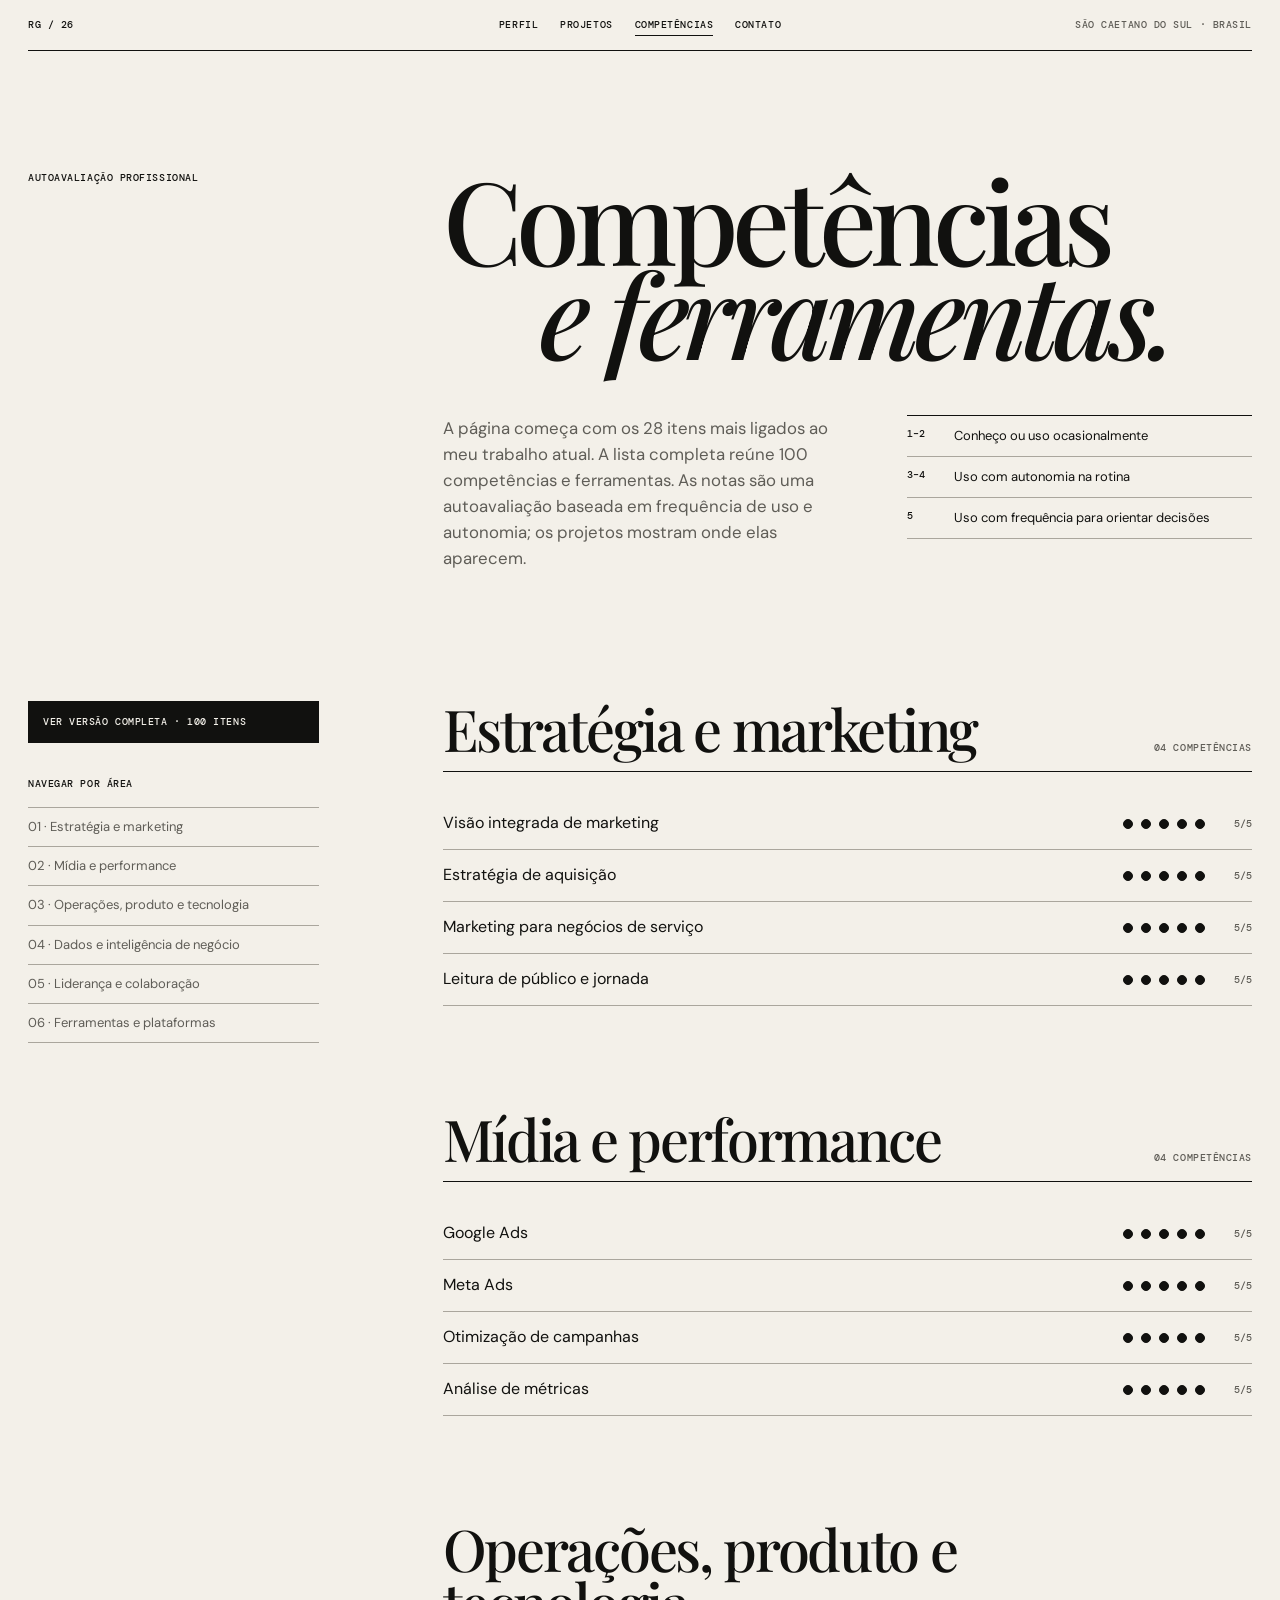
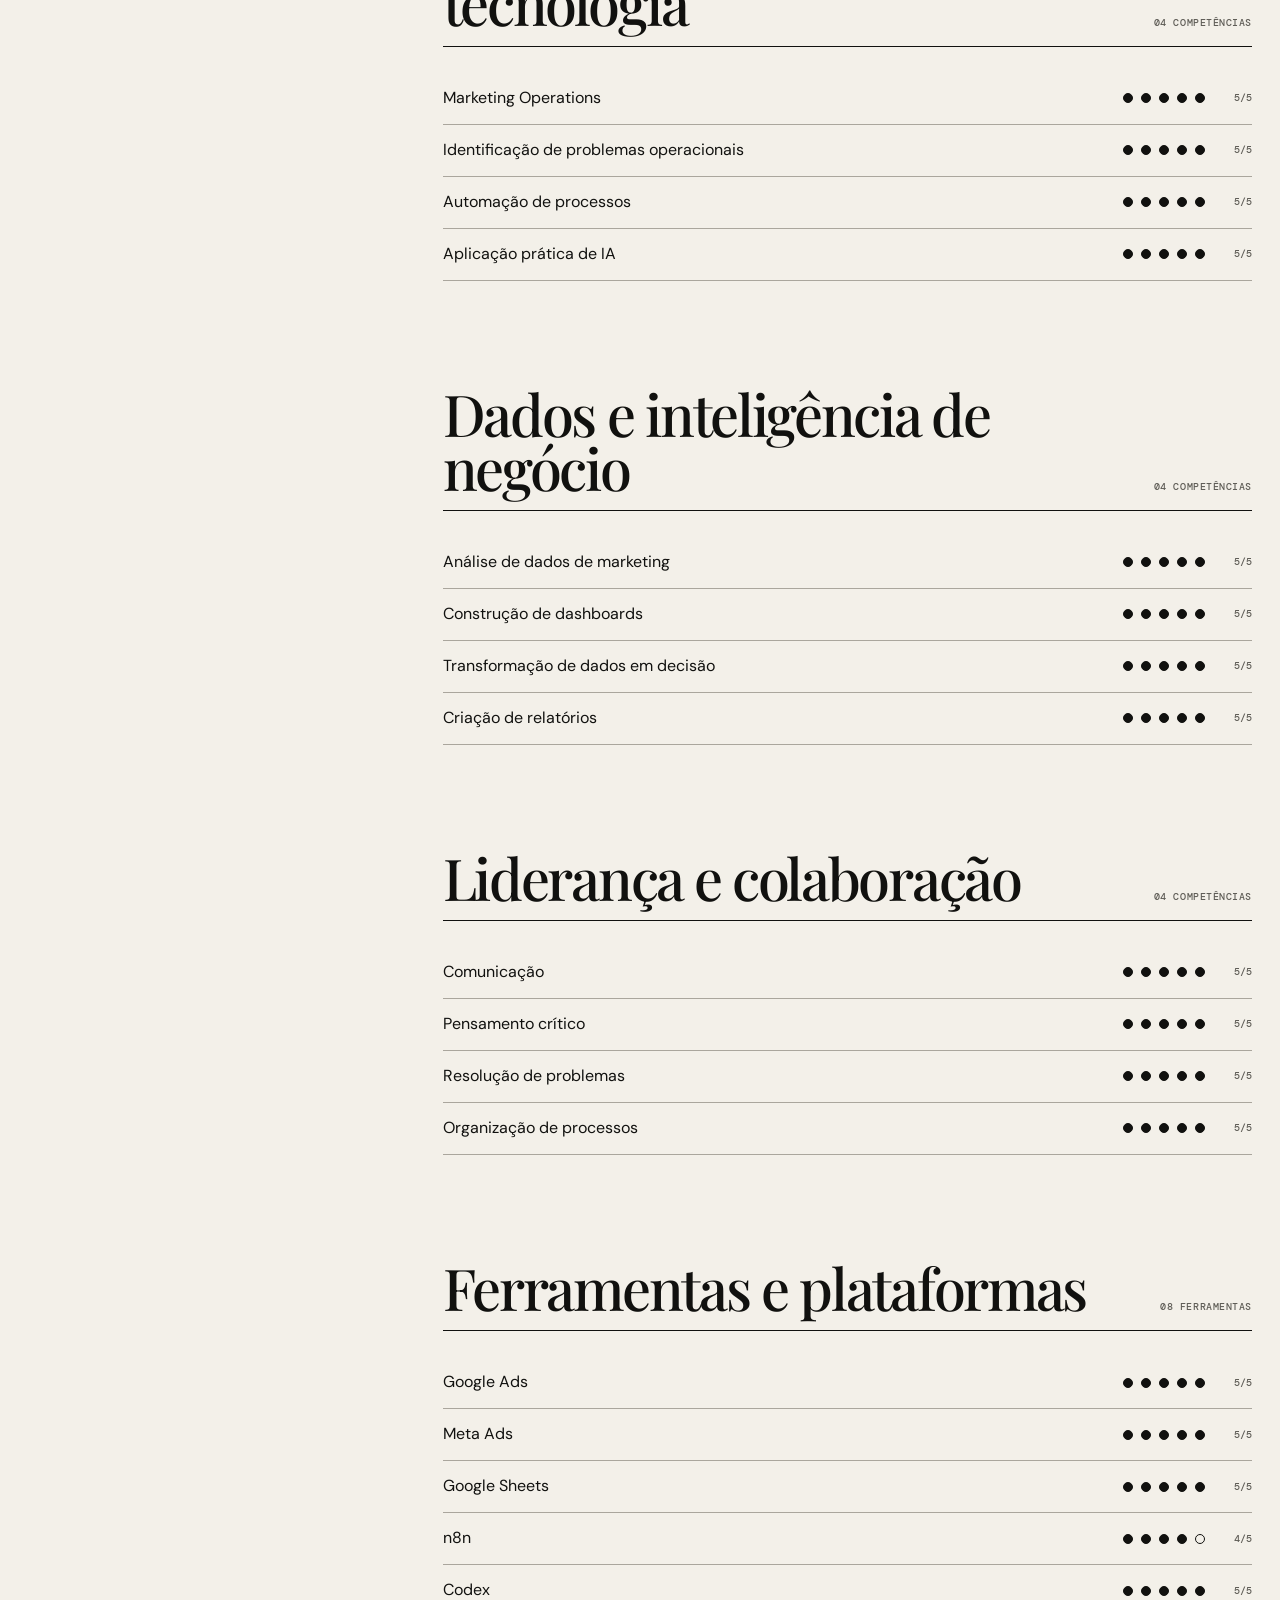
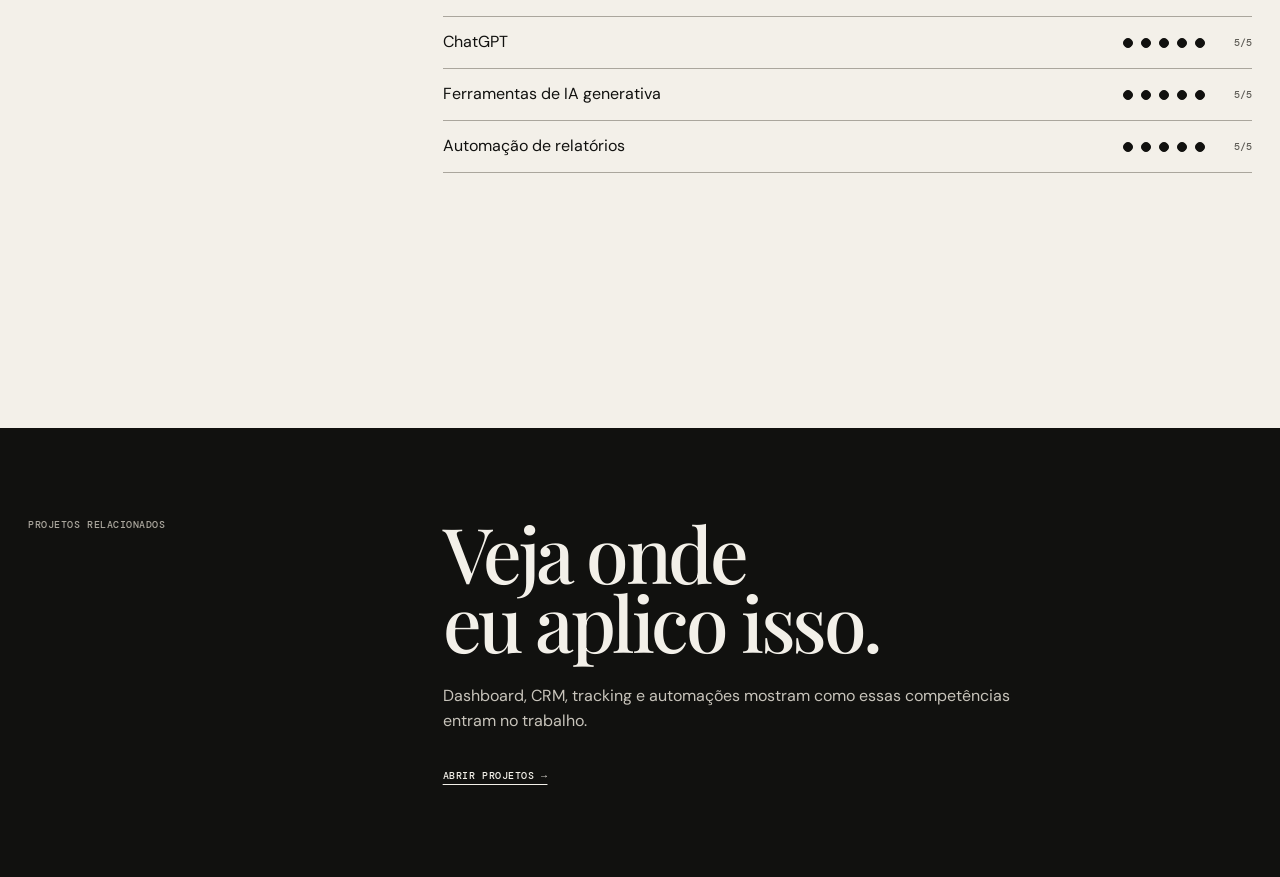
==== commit 81c63cae: "refactor: remove linguagem genérica do portfólio" ====
--- a/competencias.html
+++ b/competencias.html
@@ -8,6 +8,13 @@
   <meta property="og:type" content="website">
   <meta property="og:title" content="Competências — Roberto Guidoni">
   <meta property="og:description" content="Mapa de competências, ferramentas e plataformas em estratégia, mídia, operações, tecnologia, dados e liderança.">
+  <meta property="og:url" content="https://guidoni-br.github.io/portfolio/competencias.html">
+  <meta property="og:image" content="https://guidoni-br.github.io/portfolio/assets/og.png">
+  <meta name="twitter:card" content="summary_large_image">
+  <meta name="twitter:title" content="Competências — Roberto Guidoni">
+  <meta name="twitter:description" content="Mapa de competências, ferramentas e plataformas em estratégia, mídia, operações, tecnologia, dados e liderança.">
+  <meta name="twitter:image" content="https://guidoni-br.github.io/portfolio/assets/og.png">
+  <link rel="canonical" href="https://guidoni-br.github.io/portfolio/competencias.html">
   <title>Competências — Roberto Guidoni</title>
   <link rel="preconnect" href="https://fonts.googleapis.com">
   <link rel="preconnect" href="https://fonts.gstatic.com" crossorigin>
@@ -24,15 +31,18 @@
     @media(prefers-reduced-motion:no-preference){.site-nav>*{opacity:0;transform:translateY(-8px)}.intro-label,.intro h1,.intro-copy{opacity:0;transform:translateY(18px)}.motion-ready .site-nav>*{animation:enter .65s cubic-bezier(.16,1,.3,1) forwards}.motion-ready .site-nav nav{animation-delay:.08s}.motion-ready .site-nav .place{animation-delay:.16s}.motion-ready .intro-label{animation:enter .65s .14s cubic-bezier(.16,1,.3,1) forwards}.motion-ready .intro h1{animation:enter .9s .2s cubic-bezier(.16,1,.3,1) forwards}.motion-ready .intro-copy{animation:enter .75s .38s cubic-bezier(.16,1,.3,1) forwards}.dot.filled{transform:scale(0);animation:dot-in .35s cubic-bezier(.16,1,.3,1) forwards}.dot:nth-child(2){animation-delay:35ms}.dot:nth-child(3){animation-delay:70ms}.dot:nth-child(4){animation-delay:105ms}.dot:nth-child(5){animation-delay:140ms}@keyframes enter{to{opacity:1;transform:none}}@keyframes dot-in{to{transform:scale(1)}}}
     @media(prefers-reduced-motion:reduce){html{scroll-behavior:auto}.js .reveal{opacity:1;transform:none;transition:none}}
     @media(max-width:760px){.page{width:calc(100% - 34px)}.site-nav{grid-template-columns:1fr auto}.site-nav nav{gap:13px}.site-nav nav a:first-child,.place{display:none}.intro{display:block;padding:85px 0 100px}.intro-label{display:block;margin-bottom:35px}.intro h1{font-size:clamp(4rem,18vw,7rem)}.intro h1 em{margin-left:0}.intro-copy{grid-template-columns:1fr;gap:35px}.map{display:block;padding-bottom:80px}.category-nav{position:static;margin-bottom:80px}.category{margin-bottom:80px}.skill{grid-template-columns:minmax(0,1fr) auto 22px;gap:13px}.dots{gap:5px}.dot{width:9px;height:9px}.closing{padding:65px 0}.closing-inner{display:block}.closing div{margin-top:35px}}
+    @media(max-width:760px){.site-nav{grid-template-columns:1fr;gap:13px;padding:14px 0}.site-nav nav{justify-content:space-between;width:100%;gap:8px}.site-nav nav a:first-child{display:inline}.intro{padding:72px 0 86px}.intro h1{font-size:clamp(3.1rem,14vw,6rem);line-height:.88}.category-nav{margin-bottom:64px}.category-head{display:block}.category-count{display:block;margin-top:12px}.skill-name{overflow-wrap:anywhere}.view-toggle{min-height:44px}.closing h2{overflow-wrap:anywhere}}
+    @media(max-width:380px){.site-nav nav{font-size:9px;letter-spacing:.025em}.intro h1{font-size:clamp(2.85rem,13.5vw,5.5rem)}.intro-copy{margin-top:42px}.skill{grid-template-columns:minmax(0,1fr) auto 22px;gap:9px}.dots{gap:4px}.dot{width:8px;height:8px}.closing h2{font-size:2.45rem}}
+    @media(hover:none){.skill:hover{padding-inline:0;background:transparent;color:inherit}.skill:hover .dot{border-color:var(--ink)}.skill:hover .dot.filled{background:var(--ink)}.skill:hover .score{color:var(--muted)}}
   </style>
 </head>
 <body>
   <header class="page"><div class="site-nav micro"><a href="index.html">RG / 26</a><nav aria-label="Navegação principal"><a href="index.html#perfil">Perfil</a><a href="index.html#projetos">Projetos</a><a href="competencias.html" aria-current="page">Competências</a><a href="index.html#contato">Contato</a></nav><span class="place">São Caetano do Sul · Brasil</span></div></header>
   <main>
-    <section class="intro page"><span class="intro-label micro">Mapa de competências</span><div class="intro-body"><h1>Competências.<em>Na prática.</em></h1><div class="intro-copy"><p>A visão resumida destaca o repertório mais relevante para minha atuação. A versão completa reúne as 100 competências, ferramentas e plataformas avaliadas. As notas combinam profundidade, autonomia e frequência de aplicação.</p><div class="legend" aria-label="Legenda da escala"><div class="legend-row"><b>1–2</b><span>Conhecimento ou apoio pontual</span></div><div class="legend-row"><b>3–4</b><span>Autonomia e aplicação recorrente</span></div><div class="legend-row"><b>5</b><span>Domínio aplicado à operação</span></div></div></div></div></section>
+    <section class="intro page"><span class="intro-label micro">Autoavaliação profissional</span><div class="intro-body"><h1>Competências<em>e ferramentas.</em></h1><div class="intro-copy"><p>A página começa com os 28 itens mais ligados ao meu trabalho atual. A lista completa reúne 100 competências e ferramentas. As notas são uma autoavaliação baseada em frequência de uso e autonomia; os projetos mostram onde elas aparecem.</p><div class="legend" aria-label="Legenda da escala"><div class="legend-row"><b>1–2</b><span>Conheço ou uso ocasionalmente</span></div><div class="legend-row"><b>3–4</b><span>Uso com autonomia na rotina</span></div><div class="legend-row"><b>5</b><span>Uso com frequência para orientar decisões</span></div></div></div></div></section>
     <section class="map page" aria-label="Competências por categoria"><aside class="category-nav"><button class="view-toggle" id="view-toggle" type="button" aria-expanded="false" aria-controls="categories">Ver versão completa · 100 itens</button><span class="micro">Navegar por área</span><nav id="category-nav" aria-label="Categorias de competências"></nav></aside><div class="categories" id="categories"></div></section>
   </main>
-  <section class="closing"><div class="closing-inner page"><span class="micro">Próximo passo</span><div><h2>Veja isso<br>em funcionamento.</h2><p>As competências ganham contexto nos projetos: dashboards, automações, tracking, CRM e ferramentas criadas para rotinas reais.</p><a href="index.html#projetos">Abrir projetos →</a></div></div></section>
+  <section class="closing"><div class="closing-inner page"><span class="micro">Projetos relacionados</span><div><h2>Veja onde<br>eu aplico isso.</h2><p>Dashboard, CRM, tracking e automações mostram como essas competências entram no trabalho.</p><a href="index.html#projetos">Abrir projetos →</a></div></div></section>
   <script>
     const groups=[
       {id:'estrategia',title:'Estratégia e marketing',items:[['Visão integrada de marketing',5],['Estratégia de aquisição',5],['Marketing para negócios de serviço',5],['Planejamento de marketing',4],['Estratégia de conteúdo',4],['Posicionamento e oferta',4],['Leitura de público e jornada',5],['Copywriting',4],['Branding',3],['Design visual',2]]},
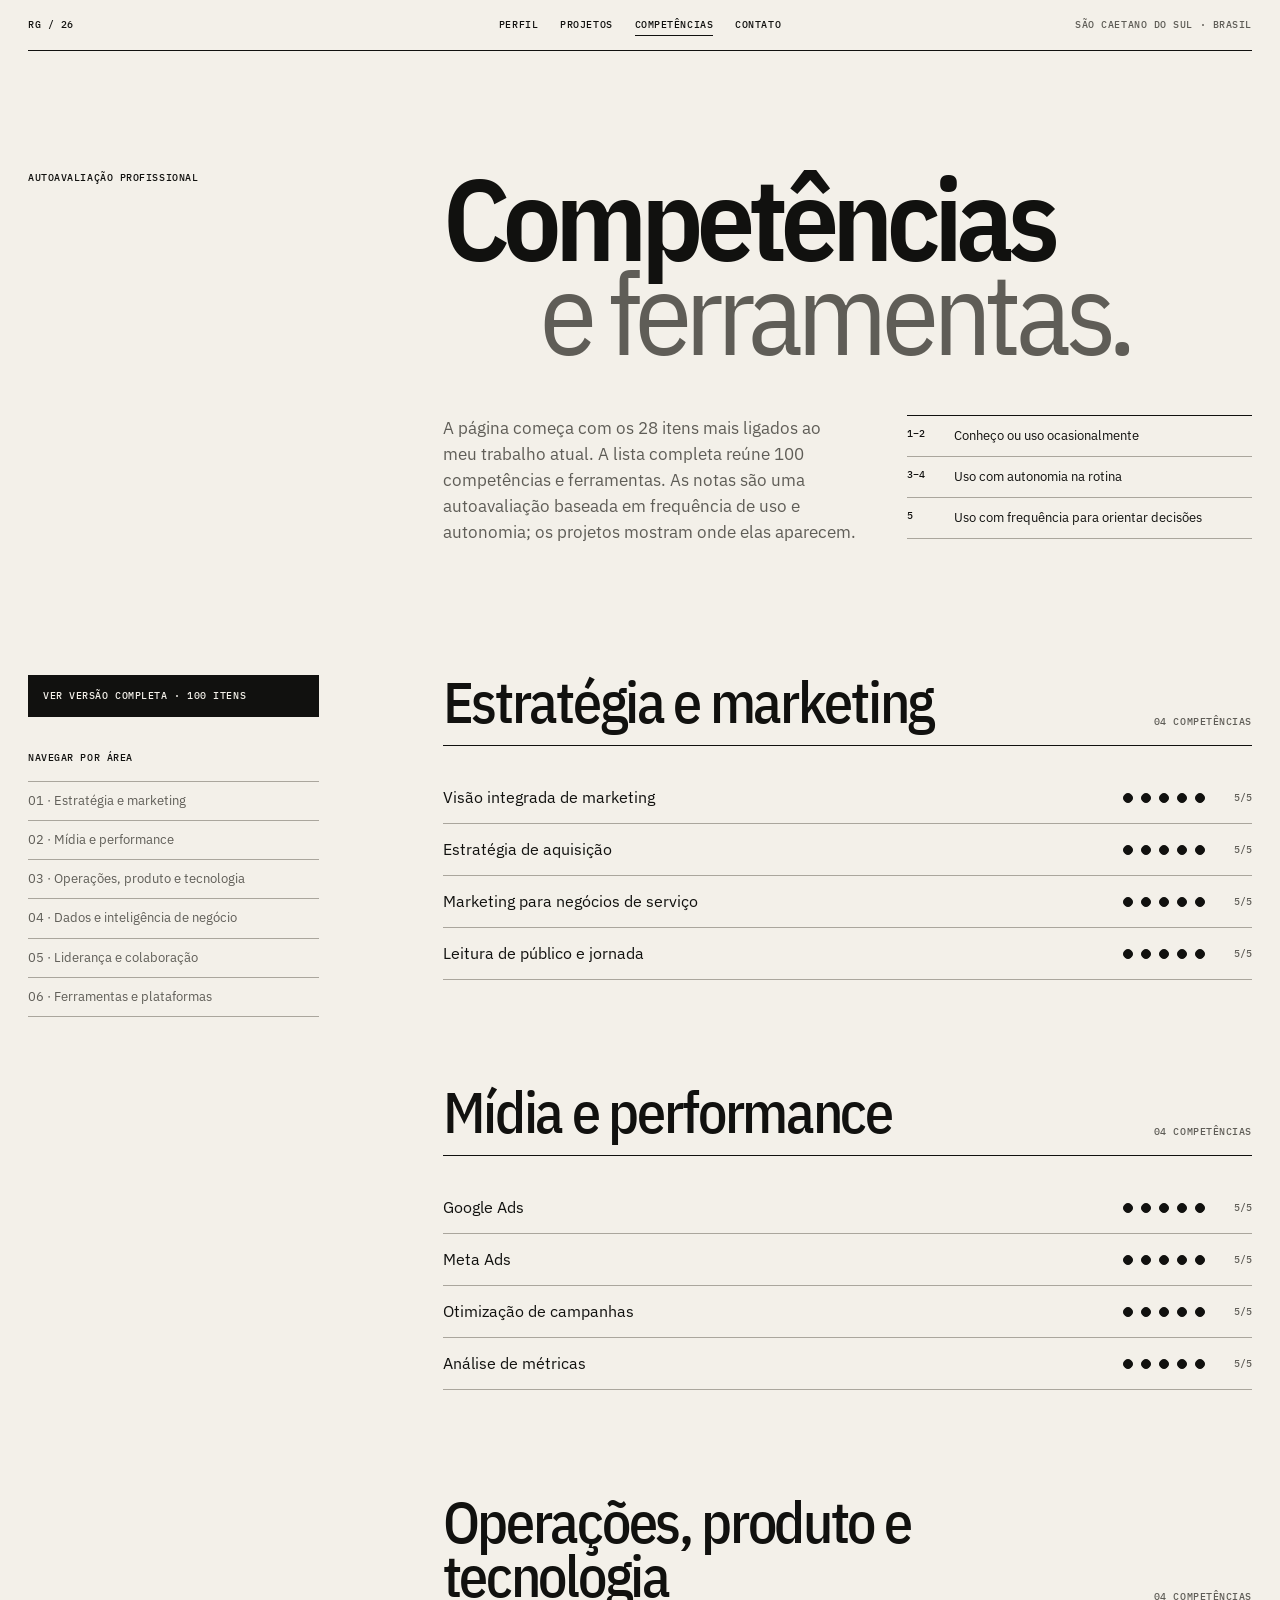
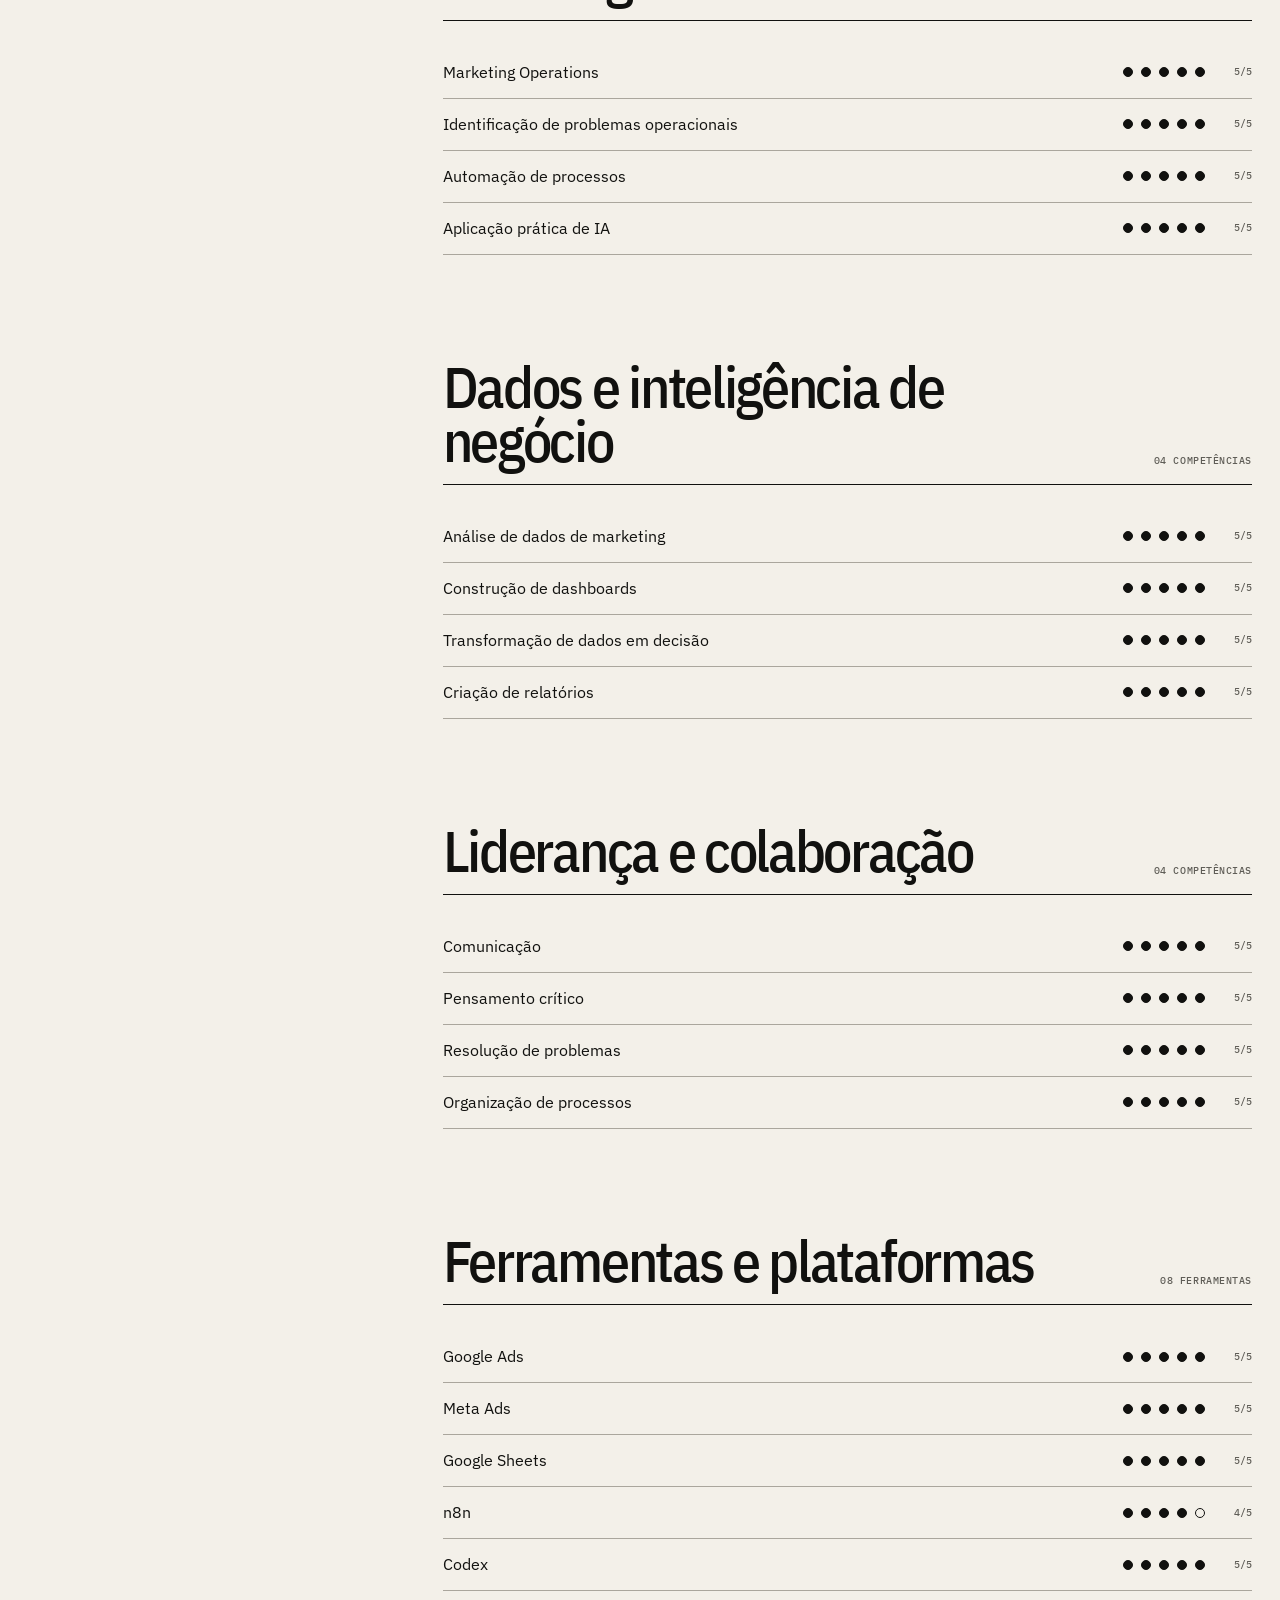
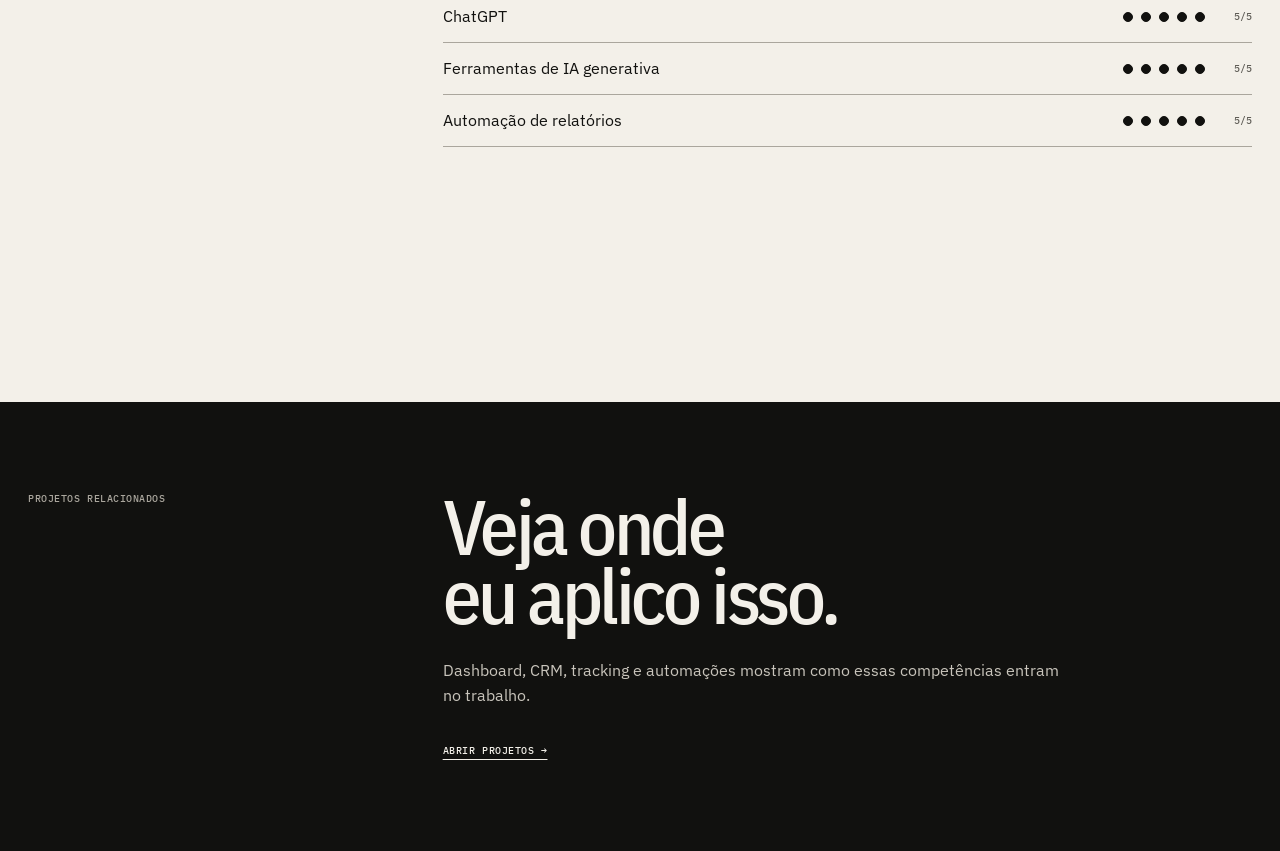
==== commit 261be292: "style: aplica tipografia do curriculo em todo o site" ====
--- a/competencias.html
+++ b/competencias.html
@@ -18,15 +18,15 @@
   <title>Competências — Roberto Guidoni</title>
   <link rel="preconnect" href="https://fonts.googleapis.com">
   <link rel="preconnect" href="https://fonts.gstatic.com" crossorigin>
-  <link href="https://fonts.googleapis.com/css2?family=DM+Mono:wght@400;500&family=DM+Sans:wght@400;500&family=Playfair+Display:ital,wght@0,500;1,500&display=swap" rel="stylesheet">
+  <link href="https://fonts.googleapis.com/css2?family=IBM+Plex+Mono:wght@400;500&family=IBM+Plex+Sans+Condensed:wght@400;500;600&family=IBM+Plex+Sans:wght@400;500;600&display=swap" rel="stylesheet">
   <script>document.documentElement.classList.add('js')</script>
   <style>
     :root{--ink:#11110f;--paper:#f3f0e9;--soft:#e5e1d8;--line:#aaa69d;--muted:#5f5d57}
-    *{box-sizing:border-box}html{scroll-behavior:smooth}body{margin:0;background:var(--paper);color:var(--ink);font:400 16px/1.55 "DM Sans",Arial,sans-serif}::selection{background:var(--ink);color:var(--paper)}a{color:inherit;text-decoration:none}:focus-visible{outline:2px solid var(--ink);outline-offset:5px}.page{width:min(1320px,calc(100% - 56px));margin:auto}.micro{font:500 10px/1.4 "DM Mono",monospace;letter-spacing:.055em;text-transform:uppercase}
+    *{box-sizing:border-box}html{scroll-behavior:smooth}body{margin:0;background:var(--paper);color:var(--ink);font:400 16px/1.55 "IBM Plex Sans",Arial,sans-serif}::selection{background:var(--ink);color:var(--paper)}a{color:inherit;text-decoration:none}:focus-visible{outline:2px solid var(--ink);outline-offset:5px}.page{width:min(1320px,calc(100% - 56px));margin:auto}.micro{font:500 10px/1.4 "IBM Plex Mono",monospace;letter-spacing:.055em;text-transform:uppercase}
     .site-nav{display:grid;grid-template-columns:1fr auto 1fr;align-items:center;padding:18px 0;border-bottom:1px solid var(--ink)}.site-nav nav{display:flex;gap:22px}.site-nav nav a{position:relative}.site-nav nav a::after{content:"";position:absolute;right:0;bottom:-4px;left:0;height:1px;background:currentColor;transform:scaleX(0);transform-origin:right;transition:transform .25s}.site-nav nav a:hover::after,.site-nav nav a:focus-visible::after,.site-nav nav a[aria-current="page"]::after{transform:scaleX(1);transform-origin:left}.place{text-align:right;color:var(--muted)}
-    .intro{display:grid;grid-template-columns:repeat(12,1fr);gap:20px;padding:120px 0 130px}.intro-label{grid-column:1/4}.intro-body{grid-column:5/13}.intro h1{margin:0;font:500 clamp(4.2rem,9vw,9rem)/.82 "Playfair Display",Georgia,serif;letter-spacing:-.055em}.intro h1 em{display:block;margin-left:12%;font-style:italic}.intro-copy{display:grid;grid-template-columns:1.2fr 1fr;gap:50px;margin-top:55px}.intro-copy p{margin:0;color:var(--muted);font-size:1.05rem}.legend{align-self:start;border-top:1px solid var(--ink)}.legend-row{display:grid;grid-template-columns:35px 1fr;gap:12px;padding:10px 0;border-bottom:1px solid var(--line);font-size:13px}.legend-row b{font:500 10px/1.5 "DM Mono",monospace}
-    .map{display:grid;grid-template-columns:repeat(12,1fr);gap:20px;padding-bottom:150px}.category-nav{grid-column:1/4;align-self:start;position:sticky;top:24px}.category-nav span{display:block;margin-bottom:16px}.view-toggle{width:100%;margin:0 0 34px;padding:13px 14px;border:1px solid var(--ink);background:var(--ink);color:var(--paper);font:500 10px/1.4 "DM Mono",monospace;letter-spacing:.055em;text-align:left;text-transform:uppercase;cursor:pointer;transition:background .2s,color .2s}.view-toggle:hover,.view-toggle:focus-visible{background:transparent;color:var(--ink)}.category-nav a{display:block;padding:9px 0;border-top:1px solid var(--line);color:var(--muted);font-size:13px}.category-nav a:last-child{border-bottom:1px solid var(--line)}.category-nav a:hover,.category-nav a:focus-visible{padding-left:7px;color:var(--ink)}.categories{grid-column:5/13}.category{scroll-margin-top:24px;margin-bottom:105px}.category-head{display:grid;grid-template-columns:1fr auto;align-items:end;margin-bottom:26px;padding-bottom:16px;border-bottom:1px solid var(--ink)}.category h2{max-width:680px;margin:0;font:500 clamp(2.25rem,4.5vw,4.5rem)/.94 "Playfair Display",Georgia,serif;letter-spacing:-.04em}.category-count{color:var(--muted)}.skills{margin:0;padding:0;list-style:none}.skill{display:grid;grid-template-columns:minmax(0,1fr) auto 25px;gap:22px;align-items:center;min-height:52px;border-bottom:1px solid var(--line)}.skill-name{padding:13px 0}.dots{display:flex;gap:8px}.dot{width:10px;height:10px;border:1px solid var(--ink);border-radius:50%;background:transparent}.dot.filled{background:var(--ink)}.score{color:var(--muted);font:500 10px/1.4 "DM Mono",monospace;text-align:right}.skill:hover{padding-inline:8px;background:var(--ink);color:var(--paper)}.skill:hover .dot{border-color:var(--paper)}.skill:hover .dot.filled{background:var(--paper)}.skill:hover .score{color:#c8c4bb}
-    .closing{padding:90px 0;background:var(--ink);color:var(--paper)}.closing-inner{display:grid;grid-template-columns:repeat(12,1fr);gap:20px}.closing span{grid-column:1/4;color:#aaa69d}.closing div{grid-column:5/13}.closing h2{margin:0;font:500 clamp(2.8rem,6vw,6rem)/.9 "Playfair Display",Georgia,serif;letter-spacing:-.045em}.closing p{max-width:620px;margin:28px 0;color:#c8c4bb}.closing a{font:500 10px/1.4 "DM Mono",monospace;letter-spacing:.055em;text-transform:uppercase;text-decoration:underline;text-underline-offset:5px}
+    .intro{display:grid;grid-template-columns:repeat(12,1fr);gap:20px;padding:120px 0 130px}.intro-label{grid-column:1/4}.intro-body{grid-column:5/13}.intro h1{margin:0;font:600 clamp(4.2rem,9vw,9rem)/.82 "IBM Plex Sans Condensed",Arial,sans-serif;letter-spacing:-.055em}.intro h1 em{display:block;margin-left:12%;font-style:normal;font-weight:400;color:var(--muted)}.intro-copy{display:grid;grid-template-columns:1.2fr 1fr;gap:50px;margin-top:55px}.intro-copy p{margin:0;color:var(--muted);font-size:1.05rem}.legend{align-self:start;border-top:1px solid var(--ink)}.legend-row{display:grid;grid-template-columns:35px 1fr;gap:12px;padding:10px 0;border-bottom:1px solid var(--line);font-size:13px}.legend-row b{font:500 10px/1.5 "IBM Plex Mono",monospace}
+    .map{display:grid;grid-template-columns:repeat(12,1fr);gap:20px;padding-bottom:150px}.category-nav{grid-column:1/4;align-self:start;position:sticky;top:24px}.category-nav span{display:block;margin-bottom:16px}.view-toggle{width:100%;margin:0 0 34px;padding:13px 14px;border:1px solid var(--ink);background:var(--ink);color:var(--paper);font:500 10px/1.4 "IBM Plex Mono",monospace;letter-spacing:.055em;text-align:left;text-transform:uppercase;cursor:pointer;transition:background .2s,color .2s}.view-toggle:hover,.view-toggle:focus-visible{background:transparent;color:var(--ink)}.category-nav a{display:block;padding:9px 0;border-top:1px solid var(--line);color:var(--muted);font-size:13px}.category-nav a:last-child{border-bottom:1px solid var(--line)}.category-nav a:hover,.category-nav a:focus-visible{padding-left:7px;color:var(--ink)}.categories{grid-column:5/13}.category{scroll-margin-top:24px;margin-bottom:105px}.category-head{display:grid;grid-template-columns:1fr auto;align-items:end;margin-bottom:26px;padding-bottom:16px;border-bottom:1px solid var(--ink)}.category h2{max-width:680px;margin:0;font:500 clamp(2.25rem,4.5vw,4.5rem)/.94 "IBM Plex Sans Condensed",Georgia,serif;letter-spacing:-.04em}.category-count{color:var(--muted)}.skills{margin:0;padding:0;list-style:none}.skill{display:grid;grid-template-columns:minmax(0,1fr) auto 25px;gap:22px;align-items:center;min-height:52px;border-bottom:1px solid var(--line)}.skill-name{padding:13px 0}.dots{display:flex;gap:8px}.dot{width:10px;height:10px;border:1px solid var(--ink);border-radius:50%;background:transparent}.dot.filled{background:var(--ink)}.score{color:var(--muted);font:500 10px/1.4 "IBM Plex Mono",monospace;text-align:right}.skill:hover{padding-inline:8px;background:var(--ink);color:var(--paper)}.skill:hover .dot{border-color:var(--paper)}.skill:hover .dot.filled{background:var(--paper)}.skill:hover .score{color:#c8c4bb}
+    .closing{padding:90px 0;background:var(--ink);color:var(--paper)}.closing-inner{display:grid;grid-template-columns:repeat(12,1fr);gap:20px}.closing span{grid-column:1/4;color:#aaa69d}.closing div{grid-column:5/13}.closing h2{margin:0;font:500 clamp(2.8rem,6vw,6rem)/.9 "IBM Plex Sans Condensed",Georgia,serif;letter-spacing:-.045em}.closing p{max-width:620px;margin:28px 0;color:#c8c4bb}.closing a{font:500 10px/1.4 "IBM Plex Mono",monospace;letter-spacing:.055em;text-transform:uppercase;text-decoration:underline;text-underline-offset:5px}
     .js .reveal{opacity:0;transform:translateY(16px);transition:opacity .65s,transform .65s cubic-bezier(.16,1,.3,1);transition-delay:var(--delay,0ms)}.js .reveal.is-visible{opacity:1;transform:none}
     @media(prefers-reduced-motion:no-preference){.site-nav>*{opacity:0;transform:translateY(-8px)}.intro-label,.intro h1,.intro-copy{opacity:0;transform:translateY(18px)}.motion-ready .site-nav>*{animation:enter .65s cubic-bezier(.16,1,.3,1) forwards}.motion-ready .site-nav nav{animation-delay:.08s}.motion-ready .site-nav .place{animation-delay:.16s}.motion-ready .intro-label{animation:enter .65s .14s cubic-bezier(.16,1,.3,1) forwards}.motion-ready .intro h1{animation:enter .9s .2s cubic-bezier(.16,1,.3,1) forwards}.motion-ready .intro-copy{animation:enter .75s .38s cubic-bezier(.16,1,.3,1) forwards}.dot.filled{transform:scale(0);animation:dot-in .35s cubic-bezier(.16,1,.3,1) forwards}.dot:nth-child(2){animation-delay:35ms}.dot:nth-child(3){animation-delay:70ms}.dot:nth-child(4){animation-delay:105ms}.dot:nth-child(5){animation-delay:140ms}@keyframes enter{to{opacity:1;transform:none}}@keyframes dot-in{to{transform:scale(1)}}}
     @media(prefers-reduced-motion:reduce){html{scroll-behavior:auto}.js .reveal{opacity:1;transform:none;transition:none}}
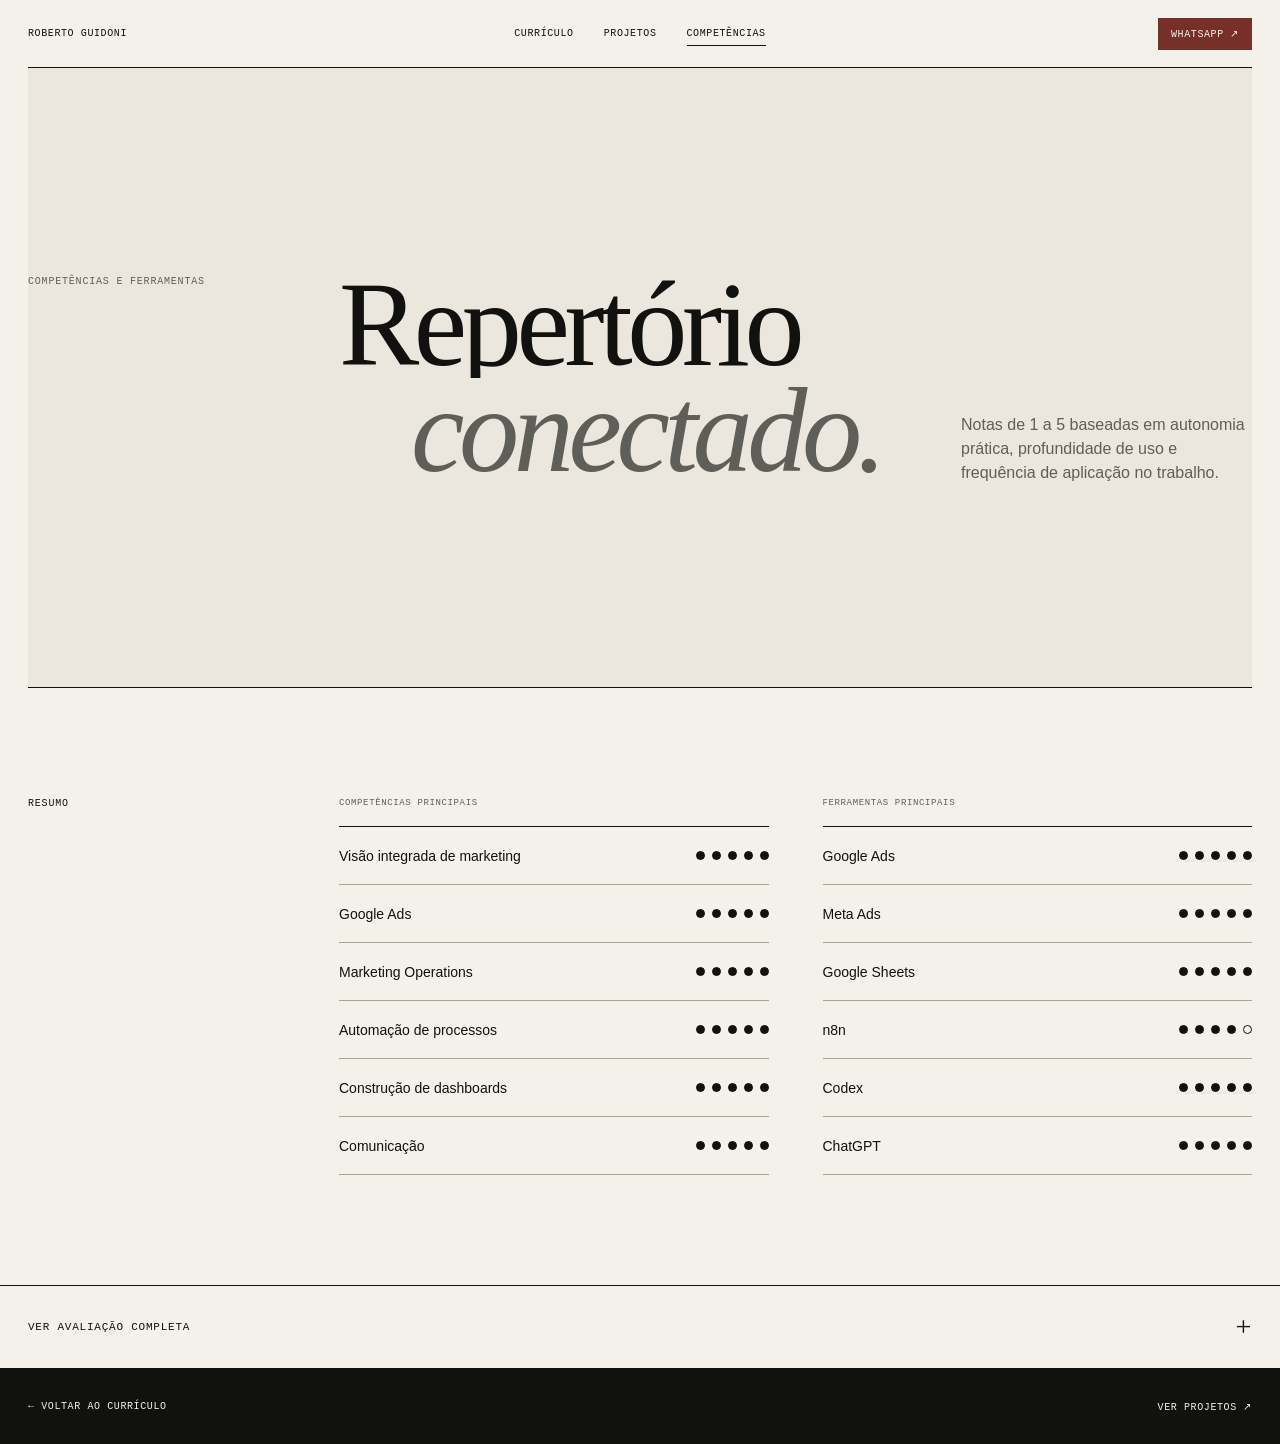
==== commit e1f30fe4: "Converte nova versão do portfólio para HTML estático" ====
--- a/competencias.html
+++ b/competencias.html
@@ -1,75 +1,22 @@
-<!doctype html>
-<html lang="pt-BR">
-<head>
-  <meta charset="utf-8">
-  <meta name="viewport" content="width=device-width,initial-scale=1">
-  <meta name="description" content="Mapa de competências, ferramentas e plataformas de Roberto Guidoni em estratégia, mídia, operações, tecnologia, dados e liderança.">
-  <meta name="theme-color" content="#f3f0e9">
-  <meta property="og:type" content="website">
-  <meta property="og:title" content="Competências — Roberto Guidoni">
-  <meta property="og:description" content="Mapa de competências, ferramentas e plataformas em estratégia, mídia, operações, tecnologia, dados e liderança.">
-  <meta property="og:url" content="https://guidoni-br.github.io/portfolio/competencias.html">
-  <meta property="og:image" content="https://guidoni-br.github.io/portfolio/assets/og.png">
-  <meta name="twitter:card" content="summary_large_image">
-  <meta name="twitter:title" content="Competências — Roberto Guidoni">
-  <meta name="twitter:description" content="Mapa de competências, ferramentas e plataformas em estratégia, mídia, operações, tecnologia, dados e liderança.">
-  <meta name="twitter:image" content="https://guidoni-br.github.io/portfolio/assets/og.png">
-  <link rel="canonical" href="https://guidoni-br.github.io/portfolio/competencias.html">
-  <title>Competências — Roberto Guidoni</title>
-  <link rel="preconnect" href="https://fonts.googleapis.com">
-  <link rel="preconnect" href="https://fonts.gstatic.com" crossorigin>
-  <link href="https://fonts.googleapis.com/css2?family=IBM+Plex+Mono:wght@400;500&family=IBM+Plex+Sans+Condensed:wght@400;500;600&family=IBM+Plex+Sans:wght@400;500;600&display=swap" rel="stylesheet">
-  <script>document.documentElement.classList.add('js')</script>
-  <style>
-    :root{--ink:#11110f;--paper:#f3f0e9;--soft:#e5e1d8;--line:#aaa69d;--muted:#5f5d57}
-    *{box-sizing:border-box}html{scroll-behavior:smooth}body{margin:0;background:var(--paper);color:var(--ink);font:400 16px/1.55 "IBM Plex Sans",Arial,sans-serif}::selection{background:var(--ink);color:var(--paper)}a{color:inherit;text-decoration:none}:focus-visible{outline:2px solid var(--ink);outline-offset:5px}.page{width:min(1320px,calc(100% - 56px));margin:auto}.micro{font:500 10px/1.4 "IBM Plex Mono",monospace;letter-spacing:.055em;text-transform:uppercase}
-    .site-nav{display:grid;grid-template-columns:1fr auto 1fr;align-items:center;padding:18px 0;border-bottom:1px solid var(--ink)}.site-nav nav{display:flex;gap:22px}.site-nav nav a{position:relative}.site-nav nav a::after{content:"";position:absolute;right:0;bottom:-4px;left:0;height:1px;background:currentColor;transform:scaleX(0);transform-origin:right;transition:transform .25s}.site-nav nav a:hover::after,.site-nav nav a:focus-visible::after,.site-nav nav a[aria-current="page"]::after{transform:scaleX(1);transform-origin:left}.place{text-align:right;color:var(--muted)}
-    .intro{display:grid;grid-template-columns:repeat(12,1fr);gap:20px;padding:120px 0 130px}.intro-label{grid-column:1/4}.intro-body{grid-column:5/13}.intro h1{margin:0;font:600 clamp(4.2rem,9vw,9rem)/.82 "IBM Plex Sans Condensed",Arial,sans-serif;letter-spacing:-.055em}.intro h1 em{display:block;margin-left:12%;font-style:normal;font-weight:400;color:var(--muted)}.intro-copy{display:grid;grid-template-columns:1.2fr 1fr;gap:50px;margin-top:55px}.intro-copy p{margin:0;color:var(--muted);font-size:1.05rem}.legend{align-self:start;border-top:1px solid var(--ink)}.legend-row{display:grid;grid-template-columns:35px 1fr;gap:12px;padding:10px 0;border-bottom:1px solid var(--line);font-size:13px}.legend-row b{font:500 10px/1.5 "IBM Plex Mono",monospace}
-    .map{display:grid;grid-template-columns:repeat(12,1fr);gap:20px;padding-bottom:150px}.category-nav{grid-column:1/4;align-self:start;position:sticky;top:24px}.category-nav span{display:block;margin-bottom:16px}.view-toggle{width:100%;margin:0 0 34px;padding:13px 14px;border:1px solid var(--ink);background:var(--ink);color:var(--paper);font:500 10px/1.4 "IBM Plex Mono",monospace;letter-spacing:.055em;text-align:left;text-transform:uppercase;cursor:pointer;transition:background .2s,color .2s}.view-toggle:hover,.view-toggle:focus-visible{background:transparent;color:var(--ink)}.category-nav a{display:block;padding:9px 0;border-top:1px solid var(--line);color:var(--muted);font-size:13px}.category-nav a:last-child{border-bottom:1px solid var(--line)}.category-nav a:hover,.category-nav a:focus-visible{padding-left:7px;color:var(--ink)}.categories{grid-column:5/13}.category{scroll-margin-top:24px;margin-bottom:105px}.category-head{display:grid;grid-template-columns:1fr auto;align-items:end;margin-bottom:26px;padding-bottom:16px;border-bottom:1px solid var(--ink)}.category h2{max-width:680px;margin:0;font:500 clamp(2.25rem,4.5vw,4.5rem)/.94 "IBM Plex Sans Condensed",Georgia,serif;letter-spacing:-.04em}.category-count{color:var(--muted)}.skills{margin:0;padding:0;list-style:none}.skill{display:grid;grid-template-columns:minmax(0,1fr) auto 25px;gap:22px;align-items:center;min-height:52px;border-bottom:1px solid var(--line)}.skill-name{padding:13px 0}.dots{display:flex;gap:8px}.dot{width:10px;height:10px;border:1px solid var(--ink);border-radius:50%;background:transparent}.dot.filled{background:var(--ink)}.score{color:var(--muted);font:500 10px/1.4 "IBM Plex Mono",monospace;text-align:right}.skill:hover{padding-inline:8px;background:var(--ink);color:var(--paper)}.skill:hover .dot{border-color:var(--paper)}.skill:hover .dot.filled{background:var(--paper)}.skill:hover .score{color:#c8c4bb}
-    .closing{padding:90px 0;background:var(--ink);color:var(--paper)}.closing-inner{display:grid;grid-template-columns:repeat(12,1fr);gap:20px}.closing span{grid-column:1/4;color:#aaa69d}.closing div{grid-column:5/13}.closing h2{margin:0;font:500 clamp(2.8rem,6vw,6rem)/.9 "IBM Plex Sans Condensed",Georgia,serif;letter-spacing:-.045em}.closing p{max-width:620px;margin:28px 0;color:#c8c4bb}.closing a{font:500 10px/1.4 "IBM Plex Mono",monospace;letter-spacing:.055em;text-transform:uppercase;text-decoration:underline;text-underline-offset:5px}
-    .js .reveal{opacity:0;transform:translateY(16px);transition:opacity .65s,transform .65s cubic-bezier(.16,1,.3,1);transition-delay:var(--delay,0ms)}.js .reveal.is-visible{opacity:1;transform:none}
-    @media(prefers-reduced-motion:no-preference){.site-nav>*{opacity:0;transform:translateY(-8px)}.intro-label,.intro h1,.intro-copy{opacity:0;transform:translateY(18px)}.motion-ready .site-nav>*{animation:enter .65s cubic-bezier(.16,1,.3,1) forwards}.motion-ready .site-nav nav{animation-delay:.08s}.motion-ready .site-nav .place{animation-delay:.16s}.motion-ready .intro-label{animation:enter .65s .14s cubic-bezier(.16,1,.3,1) forwards}.motion-ready .intro h1{animation:enter .9s .2s cubic-bezier(.16,1,.3,1) forwards}.motion-ready .intro-copy{animation:enter .75s .38s cubic-bezier(.16,1,.3,1) forwards}.dot.filled{transform:scale(0);animation:dot-in .35s cubic-bezier(.16,1,.3,1) forwards}.dot:nth-child(2){animation-delay:35ms}.dot:nth-child(3){animation-delay:70ms}.dot:nth-child(4){animation-delay:105ms}.dot:nth-child(5){animation-delay:140ms}@keyframes enter{to{opacity:1;transform:none}}@keyframes dot-in{to{transform:scale(1)}}}
-    @media(prefers-reduced-motion:reduce){html{scroll-behavior:auto}.js .reveal{opacity:1;transform:none;transition:none}}
-    @media(max-width:760px){.page{width:calc(100% - 34px)}.site-nav{grid-template-columns:1fr auto}.site-nav nav{gap:13px}.site-nav nav a:first-child,.place{display:none}.intro{display:block;padding:85px 0 100px}.intro-label{display:block;margin-bottom:35px}.intro h1{font-size:clamp(4rem,18vw,7rem)}.intro h1 em{margin-left:0}.intro-copy{grid-template-columns:1fr;gap:35px}.map{display:block;padding-bottom:80px}.category-nav{position:static;margin-bottom:80px}.category{margin-bottom:80px}.skill{grid-template-columns:minmax(0,1fr) auto 22px;gap:13px}.dots{gap:5px}.dot{width:9px;height:9px}.closing{padding:65px 0}.closing-inner{display:block}.closing div{margin-top:35px}}
-    @media(max-width:760px){.site-nav{grid-template-columns:1fr;gap:13px;padding:14px 0}.site-nav nav{justify-content:space-between;width:100%;gap:8px}.site-nav nav a:first-child{display:inline}.intro{padding:72px 0 86px}.intro h1{font-size:clamp(3.1rem,14vw,6rem);line-height:.88}.category-nav{margin-bottom:64px}.category-head{display:block}.category-count{display:block;margin-top:12px}.skill-name{overflow-wrap:anywhere}.view-toggle{min-height:44px}.closing h2{overflow-wrap:anywhere}}
-    @media(max-width:380px){.site-nav nav{font-size:9px;letter-spacing:.025em}.intro h1{font-size:clamp(2.85rem,13.5vw,5.5rem)}.intro-copy{margin-top:42px}.skill{grid-template-columns:minmax(0,1fr) auto 22px;gap:9px}.dots{gap:4px}.dot{width:8px;height:8px}.closing h2{font-size:2.45rem}}
-    @media(hover:none){.skill:hover{padding-inline:0;background:transparent;color:inherit}.skill:hover .dot{border-color:var(--ink)}.skill:hover .dot.filled{background:var(--ink)}.skill:hover .score{color:var(--muted)}}
-  </style>
-</head>
-<body>
-  <header class="page"><div class="site-nav micro"><a href="index.html">RG / 26</a><nav aria-label="Navegação principal"><a href="index.html#perfil">Perfil</a><a href="index.html#projetos">Projetos</a><a href="competencias.html" aria-current="page">Competências</a><a href="index.html#contato">Contato</a></nav><span class="place">São Caetano do Sul · Brasil</span></div></header>
-  <main>
-    <section class="intro page"><span class="intro-label micro">Autoavaliação profissional</span><div class="intro-body"><h1>Competências<em>e ferramentas.</em></h1><div class="intro-copy"><p>A página começa com os 28 itens mais ligados ao meu trabalho atual. A lista completa reúne 100 competências e ferramentas. As notas são uma autoavaliação baseada em frequência de uso e autonomia; os projetos mostram onde elas aparecem.</p><div class="legend" aria-label="Legenda da escala"><div class="legend-row"><b>1–2</b><span>Conheço ou uso ocasionalmente</span></div><div class="legend-row"><b>3–4</b><span>Uso com autonomia na rotina</span></div><div class="legend-row"><b>5</b><span>Uso com frequência para orientar decisões</span></div></div></div></div></section>
-    <section class="map page" aria-label="Competências por categoria"><aside class="category-nav"><button class="view-toggle" id="view-toggle" type="button" aria-expanded="false" aria-controls="categories">Ver versão completa · 100 itens</button><span class="micro">Navegar por área</span><nav id="category-nav" aria-label="Categorias de competências"></nav></aside><div class="categories" id="categories"></div></section>
-  </main>
-  <section class="closing"><div class="closing-inner page"><span class="micro">Projetos relacionados</span><div><h2>Veja onde<br>eu aplico isso.</h2><p>Dashboard, CRM, tracking e automações mostram como essas competências entram no trabalho.</p><a href="index.html#projetos">Abrir projetos →</a></div></div></section>
-  <script>
-    const groups=[
-      {id:'estrategia',title:'Estratégia e marketing',items:[['Visão integrada de marketing',5],['Estratégia de aquisição',5],['Marketing para negócios de serviço',5],['Planejamento de marketing',4],['Estratégia de conteúdo',4],['Posicionamento e oferta',4],['Leitura de público e jornada',5],['Copywriting',4],['Branding',3],['Design visual',2]]},
-      {id:'midia',title:'Mídia e performance',items:[['Google Ads',5],['Meta Ads',5],['TikTok Ads',4],['Estratégia multicanal',4],['Otimização de campanhas',5],['Análise de métricas',5],['Pesquisa e gestão de palavras-chave',5],['Limpeza de termos de pesquisa',5],['Tracking e UTMs',4],['Conversões offline',5],['Estratégia de criativos',4],['Gestão técnica de e-commerce',2]]},
-      {id:'operacoes',title:'Operações, produto e tecnologia',items:[['Marketing Operations',5],['Identificação de problemas operacionais',5],['Automação de processos',5],['Desenho de fluxos',5],['Regras de negócio',5],['Aplicação prática de IA',5],['Vibe coding',5],['Visão de produto',5],['Criação de ferramentas internas',5],['Integração entre sistemas',4],['Engenharia de prompts',4],['Agentes de IA',4],['n8n',4],['APIs',3],['Banco de dados',3],['Arquitetura de software',3],['Programação tradicional',2],['Segurança de software',2]]},
-      {id:'dados',title:'Dados e inteligência de negócio',items:[['Análise de dados de marketing',5],['Construção de dashboards',5],['Transformação de dados em decisão',5],['Criação de relatórios',5],['Definição de indicadores',4],['Qualidade e organização de dados',4],['Estatística avançada',2],['Business Intelligence',3]]},
-      {id:'lideranca',title:'Liderança e colaboração',items:[['Liderança prática',4],['Coordenação de projetos',4],['Comunicação',5],['Comunicação entre áreas',5],['Pensamento crítico',5],['Autodidatismo',5],['Resolução de problemas',5],['Organização de processos',5],['Gestão formal de pessoas',3],['Delegação',3],['Apresentação e ensino',3],['Negociação comercial',3]]},
-      {id:'ferramentas',title:'Ferramentas e plataformas',label:'ferramentas',items:[['Google Ads',5],['Meta Ads',5],['TikTok Ads',4],['Google Analytics 4',4],['Google Tag Manager',4],['Google Search Console',4],['Looker Studio',4],['Google Sheets',5],['Microsoft Excel',4],['n8n',4],['WhatsApp Cloud API',4],['Chatwoot',4],['PostgreSQL',3],['APIs REST e webhooks',3],['Postman',3],['Docker',3],['Railway',3],['VPS e Hostinger',3],['Git',3],['GitHub',3],['Codex',5],['ChatGPT',5],['OpenCode',4],['DeepSeek API',3],['Python',3],['Streamlit',3],['HTML',3],['CSS',3],['JavaScript',2],['VS Code',4],['WordPress',4],['SEO',4],['GEO e otimização para LLMs',3],['mLabs',4],['Canva',4],['Ferramentas de IA generativa',5],['Agentes de IA',4],['Automação de relatórios',5],['Integração de conversões offline',5],['Criação assistida por vibe coding',5]]}
-    ];
-    const summary={
-      estrategia:['Visão integrada de marketing','Estratégia de aquisição','Marketing para negócios de serviço','Leitura de público e jornada'],
-      midia:['Google Ads','Meta Ads','Otimização de campanhas','Análise de métricas'],
-      operacoes:['Marketing Operations','Identificação de problemas operacionais','Automação de processos','Aplicação prática de IA'],
-      dados:['Análise de dados de marketing','Construção de dashboards','Transformação de dados em decisão','Criação de relatórios'],
-      lideranca:['Comunicação','Pensamento crítico','Resolução de problemas','Organização de processos'],
-      ferramentas:['Google Ads','Meta Ads','Google Sheets','n8n','Codex','ChatGPT','Ferramentas de IA generativa','Automação de relatórios']
-    };
-    const nav=document.querySelector('#category-nav'),root=document.querySelector('#categories'),toggle=document.querySelector('#view-toggle');
-    let expanded=false,observer;
-    nav.innerHTML=groups.map((g,i)=>`<a href="#${g.id}">${String(i+1).padStart(2,'0')} · ${g.title}</a>`).join('');
-    const reduced=matchMedia('(prefers-reduced-motion: reduce)').matches;
-    function visibleItems(group){return expanded?group.items:group.items.filter(([name])=>summary[group.id].includes(name))}
-    function animateCategories(){const reveals=[...document.querySelectorAll('.reveal')];observer?.disconnect();if(reduced){reveals.forEach(el=>el.classList.add('is-visible'));return}reveals.forEach((el,i)=>el.style.setProperty('--delay',`${Math.min(i,3)*45}ms`));observer=new IntersectionObserver(entries=>entries.forEach(entry=>{if(entry.isIntersecting){entry.target.classList.add('is-visible');observer.unobserve(entry.target)}}),{threshold:.06});reveals.forEach(el=>observer.observe(el))}
-    function renderGroups(){root.innerHTML=groups.map(g=>{const items=visibleItems(g);return `<section class="category reveal" id="${g.id}"><header class="category-head"><h2>${g.title}</h2><span class="category-count micro">${String(items.length).padStart(2,'0')} ${g.label||'competências'}</span></header><ul class="skills">${items.map(([name,score])=>`<li class="skill"><span class="skill-name">${name}</span><span class="dots" role="img" aria-label="Nota ${score} de 5">${[1,2,3,4,5].map(n=>`<i class="dot ${n<=score?'filled':''}" aria-hidden="true"></i>`).join('')}</span><span class="score" aria-hidden="true">${score}/5</span></li>`).join('')}</ul></section>`}).join('');toggle.textContent=expanded?'Voltar à versão resumida · 28 itens':'Ver versão completa · 100 itens';toggle.setAttribute('aria-expanded',String(expanded));animateCategories()}
-    toggle.addEventListener('click',()=>{expanded=!expanded;renderGroups()});
-    renderGroups();
-    requestAnimationFrame(()=>document.documentElement.classList.add('motion-ready'));
-  </script>
-</body>
-</html>
+<!doctype html><html lang="pt-BR"><head><meta charset="utf-8"><meta name="viewport" content="width=device-width,initial-scale=1"><meta name="description" content="Competências e ferramentas de Roberto Guidoni."><title>Competências | Roberto Guidoni</title><link rel="stylesheet" href="assets/portfolio-v2.css"></head><body>
+<main class="inner-page skills-page">
+  <nav class="site-nav" aria-label="Navegação principal"><a class="site-brand" href="index.html">Roberto Guidoni</a><div><a href="curriculo.html">Currículo</a><a href="projetos.html">Projetos</a><a aria-current="page" href="competencias.html">Competências</a></div><a class="nav-contact" href="https://wa.me/5511965188428" target="_blank" rel="noopener">WhatsApp ↗</a></nav>
+  <header class="inner-hero skills-hero"><p class="section-index">Competências e ferramentas</p><h1><span>Repertório</span><em>conectado.</em></h1><p class="skills-intro">Notas de 1 a 5 baseadas em autonomia prática, profundidade de uso e frequência de aplicação no trabalho.</p></header>
+  <section class="featured-skills"><p class="section-index">Resumo</p><div class="featured-columns"><div><p class="summary-label">Competências principais</p><div class="rating-list" id="featured-skills"></div></div><div><p class="summary-label">Ferramentas principais</p><div class="rating-list" id="featured-tools"></div></div></div></section>
+  <details class="skills-complete"><summary><span class="label-closed">Ver avaliação completa</span><span class="label-open">Recolher avaliação</span><i aria-hidden="true">+</i></summary><section class="full-competencies"><div class="full-heading"><p class="section-index">Avaliação completa</p><h2>Competências por<br><em>categoria.</em></h2></div><div class="competency-groups" id="competency-groups"></div></section><section class="tools-section"><div class="full-heading"><p class="section-index">Ferramentas</p><h2>Ferramentas da<br><em>rotina.</em></h2></div><div class="rating-list" id="all-tools"></div></section></details>
+  <footer class="skills-footer"><a href="curriculo.html">← Voltar ao currículo</a><a href="projetos.html">Ver projetos ↗</a></footer>
+</main>
+<script>
+const groups=[
+['Estratégia e marketing','oxide',[['Visão integrada de marketing',5],['Estratégia de aquisição',5],['Marketing para negócios de serviço',5],['Marketing Operations',5],['Identificação de problemas operacionais',5],['Planejamento de marketing',4],['Estratégia de conteúdo',4],['Posicionamento e oferta',4],['Leitura de público e jornada',5],['Copywriting',4],['Branding',3],['Design visual',2]]],
+['Mídia paga','sage',[['Google Ads',5],['Meta Ads',5],['TikTok Ads',4],['Estratégia multicanal',4],['Otimização de campanhas',5],['Análise de métricas',5],['Pesquisa e gestão de palavras-chave',5],['Limpeza de termos de pesquisa',5],['Tracking e UTMs',4],['Conversões offline',5],['Estratégia de criativos',4],['Gestão técnica de e-commerce',2]]],
+['Produto, automação e IA','ink',[['Automação de processos',5],['Desenho de fluxos',5],['Regras de negócio',5],['Aplicação prática de IA',5],['Vibe coding',5],['Visão de produto',5],['Criação de ferramentas internas',5],['Integração entre sistemas',4],['Engenharia de prompts',4],['Agentes de IA',4],['n8n',4],['APIs',3],['Banco de dados',3],['Arquitetura de software',3],['Programação tradicional',2],['Segurança de software',2]]],
+['Dados e inteligência','paper',[['Análise de dados de marketing',5],['Construção de dashboards',5],['Transformação de dados em decisão',5],['Criação de relatórios',5],['Definição de indicadores',4],['Qualidade e organização de dados',4],['Estatística avançada',2],['Business Intelligence',3]]],
+['Liderança e colaboração','wash',[['Liderança prática',4],['Coordenação de projetos',4],['Comunicação',5],['Comunicação entre áreas',5],['Pensamento crítico',5],['Autodidatismo',5],['Resolução de problemas',5],['Organização de processos',5],['Gestão formal de pessoas',3],['Delegação',3],['Apresentação e ensino',3],['Negociação comercial',3]]]];
+const tools=[['Google Ads',5],['Meta Ads',5],['TikTok Ads',4],['Google Analytics 4',4],['Google Tag Manager',4],['Google Search Console',4],['Looker Studio',4],['Google Sheets',5],['Microsoft Excel',4],['n8n',4],['WhatsApp Cloud API',4],['Chatwoot',4],['PostgreSQL',3],['APIs REST e webhooks',3],['Postman',3],['Docker',3],['Railway',3],['VPS e Hostinger',3],['Git',3],['GitHub',3],['Codex',5],['ChatGPT',5],['OpenCode',4],['DeepSeek API',3],['Python',3],['Streamlit',3],['HTML',3],['CSS',3],['JavaScript',2],['VS Code',4],['WordPress',4],['SEO',4],['GEO e otimização para LLMs',3],['mLabs',4],['Canva',4],['Ferramentas de IA generativa',5],['Agentes de IA',4],['Automação de relatórios',5],['Integração de conversões offline',5],['Criação assistida por vibe coding',5]];
+const rating=([name,value])=>`<div><span>${name}</span><span class="rating" aria-label="${value} de 5">${[1,2,3,4,5].map(n=>`<i class="${n<=value?'filled':''}"></i>`).join('')}</span></div>`;
+document.querySelector('#featured-skills').innerHTML=[['Visão integrada de marketing',5],['Google Ads',5],['Marketing Operations',5],['Automação de processos',5],['Construção de dashboards',5],['Comunicação',5]].map(rating).join('');
+document.querySelector('#featured-tools').innerHTML=[['Google Ads',5],['Meta Ads',5],['Google Sheets',5],['n8n',4],['Codex',5],['ChatGPT',5]].map(rating).join('');
+document.querySelector('#competency-groups').innerHTML=groups.map((g,i)=>`<article class="competency-group ${g[1]}"><div class="group-title"><span>0${i+1}</span><h3>${g[0]}</h3></div><div class="rating-list">${g[2].map(rating).join('')}</div></article>`).join('');
+document.querySelector('#all-tools').innerHTML=tools.map(rating).join('');
+</script></body></html>
--- a/assets/portfolio-v2.css
+++ b/assets/portfolio-v2.css
@@ -0,0 +1,639 @@
+:root {
+  --ink: #11110f;
+  --paper: #f4f1ea;
+  --wash: #ebe7de;
+  --faint: #aaa69d;
+  --muted: #605e58;
+  --oxide: #762f29;
+  --sage: #747866;
+}
+
+* { box-sizing: border-box; }
+html { scroll-behavior: smooth; }
+body { margin: 0; background: var(--paper); color: var(--ink); font-family: Arial, Helvetica, sans-serif; }
+a { color: inherit; text-decoration: none; }
+::selection { background: var(--ink); color: var(--paper); }
+
+.gate { position: relative; isolation: isolate; min-height: 100svh; padding: 0 max(28px, calc((100vw - 1384px) / 2)); display: grid; grid-template-rows: auto 1fr auto auto; overflow: hidden; }
+.gate-orbit { position: absolute; z-index: -1; width: 42vw; aspect-ratio: 1; border: 1px solid var(--faint); border-radius: 50%; opacity: .38; animation: orbit 18s linear infinite; }
+.orbit-one { top: -28vw; right: 8vw; }
+.orbit-two { bottom: -31vw; left: -8vw; animation-direction: reverse; animation-duration: 24s; }
+.gate-nav, .gate-foot { display: grid; grid-template-columns: repeat(3, 1fr); align-items: center; min-height: 66px; border-bottom: 1px solid var(--ink); font-family: monospace; font-size: 10px; letter-spacing: .07em; text-transform: uppercase; animation: enter-down .8s cubic-bezier(.16,1,.3,1) both; }
+.gate-nav span:nth-child(2) { text-align: center; color: var(--muted); }
+.gate-nav span:last-child, .gate-foot span:last-child { text-align: right; }
+.gate-title { display: grid; grid-template-columns: repeat(12, 1fr); gap: 20px; align-content: center; padding: 5vh 0 3vh; }
+.gate-title p { grid-column: 1 / 4; margin: 8px 0 0; font-family: monospace; font-size: 10px; text-transform: uppercase; letter-spacing: .07em; color: var(--muted); animation: enter-up .8s .15s cubic-bezier(.16,1,.3,1) both; }
+.gate-title h1 { grid-column: 4 / 12; margin: 0; font-family: Georgia, serif; font-size: clamp(5.3rem, 10.5vw, 10.2rem); font-weight: 400; line-height: .86; letter-spacing: -.045em; }
+.gate-title h1 span, .gate-title h1 em { display: block; font-weight: 400; animation: title-reveal 1s cubic-bezier(.16,1,.3,1) both; }
+.gate-title h1 em { margin-left: 13%; color: var(--muted); animation-delay: .12s; }
+.gate-paths { display: grid; grid-template-columns: repeat(2, 1fr); border-top: 1px solid var(--ink); }
+.gate-path { min-height: 236px; position: relative; display: grid; grid-template-columns: 48px 1fr auto; grid-template-rows: auto 1fr auto; gap: 12px 18px; padding: 22px 26px 25px 0; border-right: 1px solid var(--ink); transition: background .45s cubic-bezier(.16,1,.3,1), color .45s, padding .45s; animation: enter-up .9s .28s cubic-bezier(.16,1,.3,1) both; }
+.gate-path + .gate-path { padding-left: 26px; padding-right: 0; border-right: 0; animation-delay: .36s; }
+.gate-path-number, .gate-path-label { font-family: monospace; font-size: 9px; text-transform: uppercase; letter-spacing: .07em; color: var(--muted); }
+.gate-path h2 { grid-column: 2 / 4; margin: 0; max-width: 620px; font-family: Georgia, serif; font-size: clamp(2.5rem, 4vw, 4.8rem); font-weight: 400; line-height: .9; letter-spacing: -.05em; }
+.gate-path p { grid-column: 2 / 3; align-self: end; max-width: 430px; margin: 0; color: var(--muted); font-size: 14px; }
+.gate-path-arrow { grid-column: 3; align-self: end; font-size: 28px; transition: transform .35s; }
+.gate-path:hover, .gate-path:focus-visible { color: var(--paper); padding-left: 28px; outline: none; }
+.gate-path.oxide:hover, .gate-path.oxide:focus-visible { background: var(--oxide); }
+.gate-path.sage:hover, .gate-path.sage:focus-visible { background: var(--sage); }
+.gate-path:hover :is(.gate-path-number,.gate-path-label,.gate-path p), .gate-path:focus-visible :is(.gate-path-number,.gate-path-label,.gate-path p) { color: var(--paper); }
+.gate-path:hover .gate-path-arrow, .gate-path:focus-visible .gate-path-arrow { transform: translate(6px,-6px); }
+.gate-foot { grid-template-columns: 1fr 1fr; border-top: 1px solid var(--ink); border-bottom: 0; animation-delay: .5s; }
+.gate-foot span:last-child { color: var(--muted); }
+@keyframes enter-down { from { opacity: 0; transform: translateY(-18px); } }
+@keyframes enter-up { from { opacity: 0; transform: translateY(22px); } }
+@keyframes title-reveal { from { opacity: 0; transform: translateY(70%) skewY(5deg); clip-path: inset(0 0 100%); } to { clip-path: inset(0); } }
+@keyframes orbit { to { transform: rotate(360deg) scale(1.05); } }
+
+.inner-page { min-height: 100svh; }
+.site-nav { position: relative; z-index: 20; width: min(1384px, calc(100% - 56px)); min-height: 68px; margin: 0 auto; display: grid; grid-template-columns: 1fr auto 1fr; align-items: center; border-bottom: 1px solid var(--ink); font-family: monospace; font-size: 10px; letter-spacing: .06em; text-transform: uppercase; animation: enter-down .7s cubic-bezier(.16,1,.3,1) both; }
+.site-nav > div { display: flex; gap: 30px; }
+.site-nav a { position: relative; }
+.site-nav > div a::after { content: ''; position: absolute; right: 0; bottom: -7px; left: 0; height: 1px; background: currentColor; transform: scaleX(0); transition: transform .25s; }
+.site-nav > div a:hover::after, .site-nav > div a:focus-visible::after, .site-nav > div a[aria-current='page']::after { transform: scaleX(1); }
+.nav-contact { justify-self: end; padding: 10px 13px; background: var(--oxide); color: var(--paper); transition: transform .2s, background .2s; }
+.nav-contact:hover, .nav-contact:focus-visible { transform: translateY(-2px); background: var(--ink); }
+
+.inner-hero { width: min(1384px, calc(100% - 56px)); min-height: 620px; margin: 0 auto; display: grid; grid-template-columns: repeat(12, 1fr); gap: 20px; align-content: center; border-bottom: 1px solid var(--ink); }
+.inner-hero > .section-index { grid-column: 1 / 4; align-self: start; margin-top: 14px; color: var(--muted); animation: enter-up .7s .1s cubic-bezier(.16,1,.3,1) both; }
+.inner-hero h1 { grid-column: 4 / 10; margin: 0; padding: .08em 0; font-family: Georgia, serif; font-size: clamp(5rem, 9.4vw, 9.4rem); font-weight: 400; line-height: .88; letter-spacing: -.045em; }
+.inner-hero h1 span, .inner-hero h1 em { display: block; font-weight: 400; animation: title-reveal 1s cubic-bezier(.16,1,.3,1) both; }
+.inner-hero h1 em { margin-left: 12%; color: var(--muted); animation-delay: .1s; }
+.inner-hero-copy { grid-column: 10 / 13; align-self: end; padding-bottom: 6px; color: var(--muted); animation: enter-up .8s .3s cubic-bezier(.16,1,.3,1) both; }
+.inner-hero-copy strong { color: var(--ink); font-size: 17px; }
+.inner-hero-copy p { line-height: 1.5; }
+.inner-hero-copy div { display: flex; flex-wrap: wrap; gap: 12px 18px; margin-top: 24px; font-family: monospace; font-size: 9px; text-transform: uppercase; letter-spacing: .06em; }
+.inner-hero-copy a { border-bottom: 1px solid currentColor; }
+.inner-hero-copy .hero-whatsapp { padding: 11px 13px; border: 0; background: var(--oxide); color: var(--paper); }
+.reveal-block { animation: enter-up .8s .15s cubic-bezier(.16,1,.3,1) both; }
+
+.resume-intro, .resume-experience, .resume-scope, .resume-education { width: min(1384px, calc(100% - 56px)); margin: 0 auto; display: grid; grid-template-columns: repeat(12, 1fr); gap: 20px; padding: 130px 0; border-bottom: 1px solid var(--ink); }
+.resume-intro > .section-index, .resume-experience > .section-index, .resume-scope > .section-index, .resume-education > .section-index { grid-column: 1 / 4; }
+.resume-intro > div, .resume-experience > div, .resume-education > div { grid-column: 4 / 13; }
+.resume-intro h2, .resume-experience h2, .resume-education h2, .full-heading h2 { margin: 0; font-family: Georgia, serif; font-size: clamp(3.9rem, 7vw, 7.3rem); font-weight: 400; line-height: .94; letter-spacing: -.035em; }
+.resume-intro h2 em, .resume-education h2 em, .full-heading h2 em { color: var(--muted); font-weight: 400; }
+.resume-intro > div > p { max-width: 720px; margin: 70px 0 0 auto; color: var(--muted); font-size: 18px; line-height: 1.55; }
+.resume-role-head { display: flex; justify-content: space-between; padding-bottom: 18px; border-bottom: 1px solid var(--ink); font-family: monospace; font-size: 9px; text-transform: uppercase; letter-spacing: .06em; color: var(--muted); }
+.resume-experience h2 { margin-top: 65px; }
+.resume-experience ul { max-width: 850px; margin: 60px 0 85px auto; padding: 0; list-style: none; counter-reset: role; }
+.resume-experience li { counter-increment: role; display: grid; grid-template-columns: 34px 1fr; gap: 16px; padding: 16px 0; border-top: 1px solid var(--faint); color: var(--muted); }
+.resume-experience li::before { content: '0' counter(role); font-family: monospace; font-size: 9px; color: var(--ink); }
+.past-roles { display: grid; grid-template-columns: repeat(3, 1fr); border-top: 1px solid var(--ink); border-bottom: 1px solid var(--ink); }
+.past-roles article { min-height: 230px; padding: 20px; border-right: 1px solid var(--ink); }
+.past-roles article:last-child { border-right: 0; }
+.past-roles span { font-family: monospace; font-size: 9px; text-transform: uppercase; letter-spacing: .06em; color: var(--muted); }
+.past-roles h3 { margin: 60px 0 18px; font-family: Georgia, serif; font-size: clamp(1.5rem, 2.4vw, 2.5rem); font-weight: 400; line-height: .95; letter-spacing: -.035em; }
+.past-roles p { margin: 0; color: var(--muted); font-size: 13px; line-height: 1.45; }
+.resume-scope > .scope-list { grid-column: 4 / 13; }
+.scope-list { border-top: 1px solid var(--ink); }
+.scope-list article { display: grid; grid-template-columns: 40px 250px 1fr; gap: 20px; align-items: center; min-height: 94px; border-bottom: 1px solid var(--faint); }
+.scope-list article > span { font-family: monospace; font-size: 9px; color: var(--muted); }
+.scope-list h3 { margin: 0; font-family: Georgia, serif; font-size: clamp(1.5rem, 2.2vw, 2.3rem); font-weight: 400; letter-spacing: -.03em; }
+.scope-list p { margin: 0; color: var(--muted); }
+.education-lines { margin-top: 80px; border-top: 1px solid var(--ink); }
+.education-lines p { display: grid; grid-template-columns: 1fr 1fr; gap: 20px; margin: 0; padding: 18px 0; border-bottom: 1px solid var(--faint); }
+.education-lines strong { font-weight: 400; color: var(--muted); }
+.resume-next { padding: 130px max(28px, calc((100vw - 1384px) / 2)); background: var(--ink); color: var(--paper); }
+.next-links { display: grid; grid-template-columns: repeat(2, 1fr); margin-top: 70px; border-top: 1px solid #595751; border-bottom: 1px solid #595751; }
+.next-links a { min-height: 230px; display: flex; justify-content: space-between; align-items: flex-end; padding: 26px; border-right: 1px solid #595751; font-family: Georgia, serif; font-size: clamp(2.4rem, 4vw, 4.7rem); line-height: .9; letter-spacing: -.045em; transition: background .35s, padding .35s; }
+.next-links a:last-child { border-right: 0; }
+.next-links i { font-style: normal; font-size: 28px; }
+.next-links .oxide:hover, .next-links .oxide:focus-visible { background: var(--oxide); padding: 30px; }
+.next-links .sage:hover, .next-links .sage:focus-visible { background: var(--sage); padding: 30px; }
+.pdf-link { display: inline-block; margin-top: 45px; padding-bottom: 4px; border-bottom: 1px solid currentColor; font-family: monospace; font-size: 10px; text-transform: uppercase; letter-spacing: .06em; }
+
+.skills-hero { position: relative; background: var(--wash); }
+.skills-intro { grid-column: 10 / 13; align-self: end; margin: 0 0 8px; color: var(--muted); line-height: 1.5; }
+.featured-skills { width: min(1384px, calc(100% - 56px)); margin: 0 auto; display: grid; grid-template-columns: repeat(12, 1fr); gap: 20px; padding: 110px 0; }
+.featured-skills > .section-index { grid-column: 1 / 4; }
+.featured-columns { grid-column: 4 / 13; display: grid; grid-template-columns: repeat(2, 1fr); gap: 54px; }
+.summary-label { margin: 0 0 18px; color: var(--muted); font-family: monospace; font-size: 9px; letter-spacing: .07em; text-transform: uppercase; }
+.rating-list { border-top: 1px solid currentColor; }
+.rating-list > div { display: grid; grid-template-columns: 1fr auto; gap: 20px; align-items: center; min-height: 58px; border-bottom: 1px solid var(--faint); }
+.rating-list > div > span:first-child { font-size: 14px; }
+.rating { display: flex; gap: 7px; }
+.rating i { width: 9px; height: 9px; border: 1px solid currentColor; border-radius: 50%; }
+.rating i.filled { background: currentColor; }
+.skills-complete > summary { min-height: 84px; display: flex; justify-content: space-between; align-items: center; padding: 0 max(28px, calc((100vw - 1384px) / 2)); border-top: 1px solid var(--ink); border-bottom: 1px solid var(--ink); background: var(--paper); color: var(--ink); cursor: pointer; font-family: monospace; font-size: 11px; letter-spacing: .07em; text-transform: uppercase; list-style: none; transition: background .25s, color .25s; }
+.skills-complete > summary::-webkit-details-marker { display: none; }
+.skills-complete > summary:hover, .skills-complete > summary:focus-visible { background: var(--ink); color: var(--paper); outline: none; }
+.skills-complete > summary i { font: 400 28px/1 Georgia, serif; transition: transform .3s; }
+.skills-complete .label-open { display: none; }
+.skills-complete[open] .label-closed { display: none; }
+.skills-complete[open] .label-open { display: inline; }
+.skills-complete[open] > summary i { transform: rotate(45deg); }
+.full-competencies, .tools-section { padding: 130px max(28px, calc((100vw - 1384px) / 2)); background: var(--ink); color: var(--paper); }
+.full-heading { display: grid; grid-template-columns: repeat(12, 1fr); gap: 20px; }
+.full-heading > .section-index { grid-column: 1 / 4; }
+.full-heading h2 { grid-column: 4 / 12; }
+.full-heading h2 em { color: var(--faint); }
+.competency-groups { display: grid; grid-template-columns: repeat(2, 1fr); margin-top: 100px; border-top: 1px solid #595751; border-left: 1px solid #595751; }
+.competency-group { padding: 28px; border-right: 1px solid #595751; border-bottom: 1px solid #595751; }
+.competency-group.oxide { background: var(--oxide); }
+.competency-group.sage { background: var(--sage); }
+.competency-group.paper { background: var(--paper); color: var(--ink); }
+.competency-group.wash { background: var(--wash); color: var(--ink); }
+.group-title { display: grid; grid-template-columns: 42px 1fr; align-items: end; min-height: 160px; }
+.group-title > span { font-family: monospace; font-size: 9px; }
+.group-title h3 { margin: 0; font-family: Georgia, serif; font-size: clamp(2.5rem, 4.3vw, 5rem); font-weight: 400; line-height: .96; letter-spacing: -.03em; }
+.competency-group .rating-list { margin-top: 45px; }
+.competency-group .rating-list > div { border-color: currentColor; opacity: .92; }
+.tools-section { background: var(--paper); color: var(--ink); border-top: 1px solid var(--ink); }
+.tools-section .full-heading h2 em { color: var(--muted); }
+.tools-section > .rating-list { columns: 2; column-gap: 60px; margin: 100px 0 0 24%; }
+.tools-section > .rating-list > div { break-inside: avoid; }
+.skills-footer { display: flex; justify-content: space-between; padding: 32px max(28px, calc((100vw - 1384px) / 2)); background: var(--ink); color: var(--paper); font-family: monospace; font-size: 10px; text-transform: uppercase; letter-spacing: .06em; }
+
+.projects-page .site-nav { color: var(--ink); border-color: var(--ink); }
+.projects-page { background: var(--paper); }
+.projects-page .statement { background: var(--paper); color: var(--ink); }
+.project-detail { animation: detail-in .45s cubic-bezier(.16,1,.3,1) both; }
+@keyframes detail-in { from { opacity: 0; transform: translateY(16px); } }
+
+.hero {
+  min-height: 100svh;
+  width: min(1440px, calc(100% - 56px));
+  margin: 0 auto;
+  display: grid;
+  grid-template-rows: auto 1fr auto auto;
+}
+
+.masthead, .hero-footer {
+  display: grid;
+  grid-template-columns: 1fr auto 1fr;
+  align-items: center;
+  min-height: 66px;
+  border-bottom: 1px solid var(--ink);
+  font-family: monospace;
+  font-size: 10px;
+  letter-spacing: .08em;
+  text-transform: uppercase;
+}
+
+.masthead-center { text-align: center; color: var(--muted); }
+.masthead a { justify-self: end; border-bottom: 1px solid currentColor; }
+
+.hero-copy {
+  display: grid;
+  grid-template-columns: repeat(12, 1fr);
+  gap: 20px;
+  align-content: center;
+  padding: 7vh 0 5vh;
+}
+
+.eyebrow {
+  grid-column: 1 / 4;
+  margin: 8px 0 0;
+  font-family: monospace;
+  font-size: 10px;
+  letter-spacing: .08em;
+  text-transform: uppercase;
+  color: var(--muted);
+}
+
+.hero h1 {
+  grid-column: 4 / 10;
+  margin: 0;
+  font-family: Georgia, 'Times New Roman', serif;
+  font-size: clamp(5.2rem, 10.2vw, 10rem);
+  font-weight: 400;
+  line-height: .78;
+  letter-spacing: -.075em;
+}
+
+.hero h1 em { font-weight: 400; color: var(--muted); }
+.intro {
+  grid-column: 10 / 13;
+  align-self: end;
+  margin: 0 0 5px;
+  font-size: clamp(.95rem, 1.15vw, 1.15rem);
+  line-height: 1.5;
+  color: var(--muted);
+}
+.intro strong { color: var(--ink); font-weight: 600; }
+
+.path-grid { display: grid; grid-template-columns: repeat(2, 1fr); border-top: 1px solid var(--ink); }
+.path {
+  position: relative;
+  display: grid;
+  grid-template-columns: 48px 1fr auto;
+  grid-template-rows: auto 1fr auto;
+  gap: 12px 18px;
+  min-height: 230px;
+  padding: 22px 24px 24px 0;
+  border-right: 1px solid var(--ink);
+  transition: background .3s, color .3s;
+}
+.path + .path { padding-left: 24px; border-right: 0; }
+.path-number, .path-label {
+  font-family: monospace;
+  font-size: 10px;
+  letter-spacing: .07em;
+  text-transform: uppercase;
+  color: var(--muted);
+}
+.path-title { grid-column: 2 / 4; font-family: Georgia, serif; font-size: clamp(2rem, 3.3vw, 4rem); line-height: .95; letter-spacing: -.045em; }
+.path-copy { grid-column: 2 / 3; align-self: end; max-width: 460px; color: var(--muted); font-size: 14px; }
+.path-arrow { grid-column: 3; align-self: end; font-size: 28px; transition: transform .3s; }
+.path:hover, .path:focus-visible { background: var(--ink); color: var(--paper); outline: none; }
+.path:hover :is(.path-number,.path-label,.path-copy), .path:focus-visible :is(.path-number,.path-label,.path-copy) { color: var(--faint); }
+.path:hover .path-arrow, .path:focus-visible .path-arrow { transform: translate(5px, 5px); }
+
+.hero-footer { grid-template-columns: 1fr 1fr; border-top: 1px solid var(--ink); border-bottom: 0; }
+.hero-footer span:last-child { justify-self: end; color: var(--muted); }
+
+.preview-section { min-height: 70vh; padding: 110px max(28px, calc((100vw - 1384px) / 2)); border-top: 1px solid var(--ink); }
+.preview-section h2 { max-width: 1000px; margin: 90px 0 0 24%; font-family: Georgia, serif; font-size: clamp(3.8rem, 8vw, 8rem); font-weight: 400; line-height: .86; letter-spacing: -.06em; }
+.section-index { font-family: monospace; font-size: 10px; letter-spacing: .08em; text-transform: uppercase; }
+.preview-dark { background: var(--ink); color: var(--paper); }
+
+.statement, .projects-section, .profile-section, .skills-section, .contact-section {
+  padding-left: max(28px, calc((100vw - 1384px) / 2));
+  padding-right: max(28px, calc((100vw - 1384px) / 2));
+}
+
+.section-index { margin: 0; font-family: monospace; font-size: 10px; letter-spacing: .08em; text-transform: uppercase; }
+.statement { padding-top: 180px; padding-bottom: 180px; border-top: 1px solid var(--ink); }
+.statement h2, .section-heading h2, .contact-section h2 {
+  margin: 80px 0 0 24%;
+  max-width: 1100px;
+  font-family: Georgia, 'Times New Roman', serif;
+  font-size: clamp(4.2rem, 8.2vw, 8.5rem);
+  font-weight: 400;
+  line-height: .94;
+  letter-spacing: -.035em;
+}
+.statement h2 em, .section-heading h2 em, .contact-section h2 em { color: var(--muted); font-weight: 400; }
+.statement > p:last-child { max-width: 590px; margin: 72px 8% 0 auto; color: var(--muted); font-size: clamp(1.1rem, 1.5vw, 1.45rem); line-height: 1.5; }
+
+.projects-section { padding-top: 130px; padding-bottom: 150px; background: var(--ink); color: var(--paper); }
+.section-heading { display: grid; grid-template-columns: repeat(12, 1fr); gap: 20px; }
+.section-heading .section-index { grid-column: 1 / 4; }
+.section-heading h2 { grid-column: 4 / 11; margin: 0; }
+.section-heading > p:last-child { grid-column: 10 / 13; align-self: end; margin: 0; color: var(--faint); font-size: 14px; line-height: 1.5; }
+.projects-section .section-heading h2 em { color: var(--faint); }
+
+.project-browser { margin-top: 110px; border-top: 1px solid var(--contact-rule, #595751); }
+.project-list { display: grid; grid-template-columns: repeat(3, minmax(0, 1fr)); border-left: 1px solid #595751; }
+.project-row {
+  width: 100%;
+  min-height: 184px;
+  display: grid;
+  grid-template-columns: 1fr 112px;
+  grid-template-rows: auto 1fr auto;
+  align-items: start;
+  gap: 15px;
+  padding: 20px;
+  border: 0;
+  border-right: 1px solid #595751;
+  border-bottom: 1px solid #595751;
+  background: transparent;
+  color: var(--paper);
+  text-align: left;
+  cursor: pointer;
+  transition: background .25s, color .25s, transform .25s;
+}
+.project-row > span, .project-row small { font-family: monospace; font-size: 9px; letter-spacing: .055em; text-transform: uppercase; color: var(--faint); }
+.project-row strong { grid-column: 1; align-self: center; padding-right: 16px; font-family: Georgia, serif; font-size: clamp(1.35rem, 1.8vw, 1.9rem); font-weight: 400; line-height: 1; letter-spacing: -.025em; }
+.project-row small { grid-column: 1 / 3; align-self: end; }
+.project-row i { grid-column: 2; grid-row: 1; justify-self: end; font-style: normal; font-size: 17px; }
+.project-card-visual { position: relative; grid-column: 2; grid-row: 2; align-self: center; width: 100%; aspect-ratio: 16 / 9; overflow: hidden; border: 1px solid currentColor; background: var(--paper); color: var(--ink) !important; transition: transform .35s cubic-bezier(.16,1,.3,1), background .25s, color .25s; }
+.project-card-visual::before, .project-card-visual::after { content: ""; position: absolute; display: block; }
+.project-row:hover .project-card-visual, .project-row:focus-visible .project-card-visual { transform: translateY(-3px); }
+.project-row.active .project-card-visual, .project-row:hover .project-card-visual, .project-row:focus-visible .project-card-visual { background: var(--ink); color: var(--paper) !important; }
+.visual-dashboard::before { inset: 0 68% 0 0; background: currentColor; }
+.visual-dashboard::after { left: 38%; right: 7%; bottom: 13%; height: 38%; background: linear-gradient(to top,currentColor 0 32%,transparent 32%) 0 100%/13% 100%,linear-gradient(to top,currentColor 0 78%,transparent 78%) 25% 100%/13% 100%,linear-gradient(to top,currentColor 0 53%,transparent 53%) 50% 100%/13% 100%,linear-gradient(to top,currentColor 0 89%,transparent 89%) 75% 100%/13% 100%; background-repeat: no-repeat; }
+.visual-crm::before { inset: 10%; background: repeating-linear-gradient(90deg,transparent 0 17%,currentColor 17% 17.7%,transparent 17.7% 20%); }
+.visual-crm::after { inset: 28% 7% 17%; background: repeating-linear-gradient(90deg,currentColor 0 16%,transparent 16% 20%); opacity: .35; }
+.visual-chat::before { inset: 9% 34%; border: 3px solid currentColor; }
+.visual-chat::after { inset: 28% 38% 20%; background: repeating-linear-gradient(to bottom,currentColor 0 7%,transparent 7% 24%); }
+.visual-editor::before { inset: 0 72% 0 0; background: currentColor; opacity: .25; border-right: 1px solid currentColor; }
+.visual-editor::after { inset: 18% 9% 18% 36%; background: repeating-linear-gradient(to bottom,currentColor 0 3%,transparent 3% 19%); }
+.visual-pipeline::before, .visual-track::before { left: 8%; right: 8%; top: 49%; height: 1px; background: currentColor; }
+.visual-pipeline::after { inset: 35% 7%; background: radial-gradient(circle at 0 50%,currentColor 0 5px,transparent 6px),radial-gradient(circle at 33% 50%,transparent 0 4px,currentColor 5px,transparent 6px),radial-gradient(circle at 66% 50%,currentColor 0 5px,transparent 6px),radial-gradient(circle at 100% 50%,currentColor 0 5px,transparent 6px); }
+.visual-news::before { inset: 12%; background: repeating-linear-gradient(to bottom,currentColor 0 1px,transparent 1px 10px); }
+.visual-news::after { inset: 12% 62% 12% 12%; background: currentColor; }
+.visual-track::after { inset: 41% 8%; background: repeating-linear-gradient(90deg,currentColor 0 6px,transparent 6px 19%); }
+.visual-library::before { inset: 9%; background: repeating-linear-gradient(90deg,currentColor 0 27%,transparent 27% 36%); }
+.visual-library::after { inset: 55% 9% 9%; background: var(--paper); mix-blend-mode: difference; }
+.visual-process::before { left: 23%; top: 10%; bottom: 10%; width: 1px; background: currentColor; }
+.visual-process::after { inset: 12% 12% 12% 19%; background: radial-gradient(circle at 6% 10%,currentColor 0 4px,transparent 5px),radial-gradient(circle at 6% 50%,currentColor 0 4px,transparent 5px),radial-gradient(circle at 6% 90%,currentColor 0 4px,transparent 5px),repeating-linear-gradient(to bottom,transparent 0 29%,currentColor 29% 30%,transparent 30% 40%); }
+.visual-terms::before { inset: 13%; background: repeating-linear-gradient(to bottom,currentColor 0 1px,transparent 1px 11px); }
+.visual-terms::after { left: 12%; right: 48%; top: 41%; height: 10px; background: currentColor; }
+.visual-finance::before { inset: 17% 8%; background: linear-gradient(154deg,transparent 0 46%,currentColor 47% 49%,transparent 50%),linear-gradient(22deg,transparent 0 44%,currentColor 45% 47%,transparent 48%); }
+.visual-finance::after { left: 8%; right: 8%; bottom: 13%; height: 1px; background: currentColor; }
+.project-row:hover, .project-row:focus-visible, .project-row.active { background: var(--paper); color: var(--ink); outline: none; }
+.project-row:hover, .project-row:focus-visible { transform: translateY(-3px); }
+.project-row:hover :is(span,small), .project-row:focus-visible :is(span,small), .project-row.active :is(span,small) { color: var(--muted); }
+
+.project-detail { min-height: 610px; display: grid; grid-template-columns: minmax(0, .9fr) minmax(420px, 1.1fr); grid-template-rows: auto auto auto 1fr; column-gap: 72px; margin-top: 42px; padding: 42px; background: var(--paper); color: var(--ink); }
+.project-detail > .detail-top { grid-column: 1 / 3; }
+.detail-top { display: flex; justify-content: space-between; gap: 20px; font-family: monospace; font-size: 9px; letter-spacing: .06em; text-transform: uppercase; }
+.status { display: inline-flex; align-items: center; gap: 7px; color: var(--muted); }
+.status i { width: 6px; height: 6px; border-radius: 50%; background: var(--ink); }
+.project-detail h3 { margin: 70px 0 54px; font-family: Georgia, serif; font-size: clamp(3.3rem, 5vw, 6rem); font-weight: 400; line-height: .94; letter-spacing: -.035em; }
+.project-detail dl { margin: 0; }
+.project-detail dl div { display: grid; grid-template-columns: 115px 1fr; gap: 20px; padding: 17px 0; border-top: 1px solid var(--faint); }
+.project-detail dt { font-family: monospace; font-size: 9px; letter-spacing: .06em; text-transform: uppercase; color: var(--muted); }
+.project-detail dd { margin: 0; font-size: 14px; line-height: 1.45; }
+.project-detail ul { display: flex; flex-wrap: wrap; gap: 8px; margin: 24px 0 48px; padding: 0; list-style: none; }
+.project-detail li { padding: 6px 8px; border: 1px solid var(--faint); font-family: monospace; font-size: 9px; text-transform: uppercase; letter-spacing: .04em; }
+.project-detail > .inline-demo { grid-column: 2; grid-row: 2 / 5; align-self: stretch; margin-top: 70px; }
+.demo-link { display: flex; justify-content: space-between; align-items: center; min-height: 54px; padding: 0 16px; background: var(--ink); color: var(--paper); font-family: monospace; font-size: 10px; letter-spacing: .06em; text-transform: uppercase; }
+.demo-link span { font-size: 18px; transition: transform .2s; }
+.demo-link:hover span, .demo-link:focus-visible span { transform: translate(4px,-4px); }
+
+.inline-demo { margin-top: 34px; padding-top: 24px; border-top: 2px solid var(--ink); }
+.demo-head { display: flex; justify-content: space-between; gap: 20px; align-items: baseline; margin-bottom: 20px; }
+.demo-head span { font-family: monospace; font-size: 8px; letter-spacing: .07em; text-transform: uppercase; color: var(--muted); }
+.demo-head strong { font-family: Georgia, serif; font-size: 1.35rem; font-weight: 400; }
+.demo-controls { display: flex; flex-wrap: wrap; gap: 6px; margin-bottom: 15px; }
+.demo-controls button, .demo-secondary { min-height: 34px; padding: 0 10px; border: 1px solid var(--faint); background: transparent; color: var(--ink); font: 8px/1 monospace; letter-spacing: .05em; text-transform: uppercase; cursor: pointer; }
+.demo-controls button.active, .demo-controls button:hover, .demo-controls button:focus-visible { background: var(--ink); color: var(--paper); }
+.demo-metrics { display: grid; grid-template-columns: repeat(3, 1fr); border: 1px solid var(--faint); }
+.demo-metric { min-height: 80px; padding: 13px; border-right: 1px solid var(--faint); }
+.demo-metric:last-child { border-right: 0; }
+.demo-metric small { display: block; color: var(--muted); font: 8px/1.2 monospace; text-transform: uppercase; }
+.demo-metric strong { display: block; margin-top: 18px; font-family: Georgia, serif; font-size: 1.5rem; font-weight: 400; }
+.demo-table { margin-top: 14px; border-top: 1px solid var(--faint); }
+.demo-table > div { display: grid; grid-template-columns: 1fr auto auto; gap: 12px; align-items: center; min-height: 48px; border-bottom: 1px solid var(--faint); font-size: 11px; }
+.demo-table strong { font: 8px/1 monospace; text-transform: uppercase; }
+.demo-table button, .demo-form button, .demo-primary { min-height: 34px; padding: 0 11px; border: 0; background: var(--ink); color: var(--paper); font: 8px/1 monospace; letter-spacing: .05em; text-transform: uppercase; cursor: pointer; }
+.demo-result { margin: 14px 0 0; padding: 10px; background: var(--wash); font-size: 11px; }
+.mini-kanban { display: grid; grid-template-columns: repeat(4, 1fr); gap: 5px; }
+.mini-kanban > div { min-height: 145px; padding: 8px; background: var(--wash); }
+.mini-kanban > div.current { outline: 1px solid var(--ink); }
+.mini-kanban small { font: 7px/1.2 monospace; text-transform: uppercase; }
+.mini-kanban article { display: grid; gap: 8px; margin-top: 14px; padding: 9px; background: var(--paper); border: 1px solid var(--faint); }
+.mini-kanban article strong { font-size: 10px; }
+.mini-kanban article span { font-size: 8px; color: var(--muted); }
+.mini-kanban article button { min-height: 28px; border: 0; background: var(--ink); color: var(--paper); font: 7px/1 monospace; text-transform: uppercase; cursor: pointer; }
+.demo-secondary { margin-top: 12px; }
+.demo-chat { max-height: 215px; overflow: auto; padding: 13px; background: var(--wash); }
+.demo-chat p { width: fit-content; max-width: 82%; margin: 0 0 8px; padding: 9px 11px; font-size: 10px; line-height: 1.4; }
+.demo-chat .bot { background: var(--paper); border: 1px solid var(--faint); }
+.demo-chat .user { margin-left: auto; background: var(--sage); color: var(--paper); }
+.demo-form { display: grid; grid-template-columns: 1fr auto; gap: 7px; margin-top: 12px; }
+.demo-form input, .demo-textarea { width: 100%; min-height: 40px; padding: 10px; border: 1px solid var(--faint); background: var(--paper); color: var(--ink); font: 11px/1.3 Arial, sans-serif; }
+.draft { min-height: 150px; margin: 12px 0; padding: 16px; border: 1px solid var(--faint); }
+.draft small { font: 8px/1 monospace; text-transform: uppercase; color: var(--muted); }
+.draft h4 { margin: 25px 0 10px; font-family: Georgia, serif; font-size: 1.5rem; font-weight: 400; }
+.draft p { margin: 0; color: var(--muted); font-size: 11px; line-height: 1.45; }
+.demo-primary:disabled { opacity: .4; cursor: not-allowed; }
+.pipeline { display: grid; grid-template-columns: repeat(4, 1fr); margin-bottom: 16px; border: 1px solid var(--faint); }
+.pipeline span { padding: 20px 8px; border-right: 1px solid var(--faint); font: 8px/1 monospace; text-align: center; text-transform: uppercase; }
+.pipeline span:last-child { border-right: 0; }
+.pipeline span.current { background: var(--sage); color: var(--paper); }
+.pipeline span.done { background: var(--ink); color: var(--paper); }
+.demo-list { margin-top: 12px; border-top: 1px solid var(--faint); }
+.demo-list button { width: 100%; display: grid; gap: 6px; padding: 12px 0; border: 0; border-bottom: 1px solid var(--faint); background: transparent; color: var(--ink); text-align: left; cursor: pointer; }
+.demo-list button small { color: var(--muted); font: 8px/1 monospace; text-transform: uppercase; }
+.demo-textarea { min-height: 110px; margin-bottom: 10px; resize: vertical; }
+.finance-bars { display: grid; gap: 7px; margin-top: 16px; }
+.finance-bars span { display: block; min-width: 110px; padding: 7px 9px; background: var(--sage); color: var(--paper); font: 8px/1 monospace; text-transform: uppercase; }
+
+.profile-section { padding-top: 140px; padding-bottom: 150px; }
+.light-heading > p:last-child { display: none; }
+.profile-grid { display: grid; grid-template-columns: 1.15fr .85fr; gap: 80px; margin-top: 110px; border-top: 1px solid var(--ink); }
+.current-role { padding-top: 30px; }
+.role-meta { display: flex; justify-content: space-between; font-family: monospace; font-size: 9px; letter-spacing: .06em; text-transform: uppercase; color: var(--muted); }
+.current-role h3 { margin: 80px 0 45px; font-family: Georgia, serif; font-size: clamp(3rem, 5vw, 5.6rem); font-weight: 400; line-height: .88; letter-spacing: -.055em; }
+.current-role p { max-width: 640px; color: var(--muted); font-size: 16px; line-height: 1.55; }
+.career-list { border-left: 1px solid var(--ink); }
+.career-list div { min-height: 120px; display: grid; align-content: center; gap: 12px; padding: 20px 0 20px 28px; border-bottom: 1px solid var(--ink); }
+.career-list span { font-family: monospace; font-size: 9px; letter-spacing: .06em; text-transform: uppercase; color: var(--muted); }
+.career-list strong { font-family: Georgia, serif; font-size: clamp(1.35rem, 2.3vw, 2.4rem); font-weight: 400; letter-spacing: -.025em; }
+
+.skills-section { padding-top: 130px; padding-bottom: 150px; background: var(--wash); }
+.skill-grid { display: grid; grid-template-columns: repeat(4, 1fr); margin-top: 100px; border-top: 1px solid var(--ink); border-bottom: 1px solid var(--ink); }
+.skill-grid article { min-height: 380px; padding: 22px 22px 30px; border-right: 1px solid var(--ink); }
+.skill-grid article:last-child { border-right: 0; }
+.skill-grid article > span { font-family: monospace; font-size: 9px; color: var(--muted); }
+.skill-grid h3 { margin: 70px 0 40px; font-family: Georgia, serif; font-size: clamp(1.8rem, 2.5vw, 2.8rem); font-weight: 400; letter-spacing: -.035em; }
+.skill-grid ul { margin: 0; padding: 0; list-style: none; }
+.skill-grid li { padding: 8px 0; border-top: 1px solid var(--faint); color: var(--muted); font-size: 13px; }
+.outline-link { display: inline-block; margin-top: 40px; padding-bottom: 4px; border-bottom: 1px solid var(--ink); font-family: monospace; font-size: 10px; letter-spacing: .06em; text-transform: uppercase; }
+
+.contact-section { display: grid; grid-template-columns: repeat(12, 1fr); gap: 20px; padding-top: 130px; padding-bottom: 32px; background: var(--ink); color: var(--paper); }
+.contact-section > .section-index { grid-column: 1 / 4; }
+.contact-section > div:not(.contact-footer) { grid-column: 4 / 12; }
+.contact-section h2 { margin: 0; color: var(--paper); }
+.contact-section h2 em { color: var(--faint); }
+.contact-section > div > p { max-width: 600px; margin: 62px 0 48px; color: var(--faint); font-size: 18px; line-height: 1.5; }
+.contact-links { display: flex; flex-wrap: wrap; gap: 12px 28px; align-items: center; }
+.contact-links a { padding-bottom: 4px; border-bottom: 1px solid currentColor; font-family: monospace; font-size: 10px; letter-spacing: .06em; text-transform: uppercase; }
+.contact-links .whatsapp { display: inline-flex; justify-content: space-between; gap: 50px; min-width: 260px; padding: 18px; border: 1px solid var(--paper); background: var(--paper); color: var(--ink); }
+.contact-footer { grid-column: 1 / 13; display: flex; justify-content: space-between; margin-top: 120px; padding-top: 20px; border-top: 1px solid #595751; color: var(--faint); font-family: monospace; font-size: 9px; letter-spacing: .06em; text-transform: uppercase; }
+
+/* Project index and full demonstration workspace */
+.projects-page:has(.demo-workspace) > .site-nav { display: none; }
+.projects-section { padding-top: 110px; padding-bottom: 130px; background: var(--paper); color: var(--ink); }
+.projects-section .section-heading h2 em { color: var(--muted); }
+.projects-section .section-heading > p:last-child { color: var(--muted); }
+.project-browser { margin-top: 76px; border-top: 0; }
+.project-list { display: block; border: 0; border-bottom: 1px solid var(--ink); }
+.project-row {
+  min-height: 250px;
+  grid-template-columns: 48px minmax(250px, 390px) minmax(280px, 1fr) 180px 24px;
+  grid-template-rows: 1fr;
+  gap: 28px;
+  align-items: center;
+  padding: 28px 0;
+  border: 0;
+  border-top: 1px solid var(--ink);
+  color: var(--ink);
+  transition: padding .25s, background .25s, color .25s;
+}
+.project-row > span:first-child { grid-column: 1; grid-row: 1; align-self: start; color: var(--muted); }
+.project-row .project-card-visual { grid-column: 2; grid-row: 1; width: 100%; background: var(--wash); color: var(--ink) !important; }
+.project-row-copy { grid-column: 3; grid-row: 1; color: inherit !important; font-family: inherit !important; font-size: inherit !important; letter-spacing: normal !important; text-transform: none !important; }
+.project-row-copy strong { display: block; padding: 0; font-family: Georgia, serif; font-size: clamp(2rem, 3vw, 3.65rem); font-weight: 400; line-height: .94; letter-spacing: -.035em; }
+.project-row-copy p { max-width: 650px; margin: 16px 0 0; color: var(--muted); font-size: 14px; line-height: 1.5; }
+.project-row small { grid-column: 4; grid-row: 1; align-self: start; color: var(--muted); }
+.project-row i { grid-column: 5; grid-row: 1; align-self: center; }
+.project-row:hover, .project-row:focus-visible { padding-right: 14px; padding-left: 14px; background: var(--ink); color: var(--paper); transform: none; }
+.project-row:hover .project-card-visual, .project-row:focus-visible .project-card-visual { background: var(--wash); color: var(--ink) !important; transform: none; }
+.project-row:hover .project-row-copy p, .project-row:focus-visible .project-row-copy p, .project-row:hover small, .project-row:focus-visible small, .project-row:hover > span:first-child, .project-row:focus-visible > span:first-child { color: var(--faint); }
+
+.demo-workspace { min-height: 100svh; background: var(--paper); color: var(--ink); }
+.demo-workspace-top { height: 60px; display: flex; justify-content: space-between; align-items: center; padding: 0 28px; border-bottom: 1px solid var(--ink); font-family: monospace; font-size: 10px; letter-spacing: .06em; text-transform: uppercase; }
+.demo-workspace-top button { border: 0; background: transparent; color: inherit; font: inherit; text-transform: inherit; cursor: pointer; }
+.demo-workspace-top button:hover, .demo-workspace-top button:focus-visible { text-decoration: underline; text-underline-offset: 5px; }
+.demo-workspace-layout { min-height: calc(100svh - 60px); display: grid; grid-template-columns: 330px 1fr; }
+.demo-project-nav { max-height: calc(100svh - 60px); overflow: auto; padding: 34px 22px; border-right: 1px solid var(--ink); }
+.demo-project-nav h2 { margin: 0 0 28px; font-family: Georgia, serif; font-size: 2.8rem; font-weight: 400; letter-spacing: -.04em; }
+.demo-project-nav nav { border-top: 1px solid var(--faint); }
+.demo-project-nav button { width: 100%; display: grid; gap: 8px; padding: 16px 12px; border: 0; border-bottom: 1px solid var(--faint); background: transparent; color: var(--ink); text-align: left; cursor: pointer; }
+.demo-project-nav button small { color: var(--muted); font: 8px/1.2 monospace; letter-spacing: .06em; text-transform: uppercase; }
+.demo-project-nav button strong { font-size: 14px; }
+.demo-project-nav button:hover, .demo-project-nav button:focus-visible, .demo-project-nav button.active { background: var(--ink); color: var(--paper); outline: none; }
+.demo-project-nav button:is(:hover,:focus-visible,.active) small { color: var(--faint); }
+.demo-stage { min-width: 0; padding: 46px 5vw 80px; }
+.demo-stage-head { display: grid; grid-template-columns: 1fr auto; gap: 30px; align-items: end; padding-bottom: 28px; border-bottom: 1px solid var(--ink); }
+.demo-stage-head h1 { margin: 0; font-family: Georgia, serif; font-size: clamp(3.7rem, 6vw, 7rem); font-weight: 400; line-height: .88; letter-spacing: -.05em; }
+.demo-stage-head p { max-width: 720px; margin: 18px 0 0; color: var(--muted); font-size: 17px; }
+.demo-stage-head > span { font: 9px/1.2 monospace; letter-spacing: .06em; text-transform: uppercase; }
+.demo-application { min-height: 600px; margin-top: 32px; border: 1px solid var(--ink); background: var(--paper); }
+.demo-application .inline-demo { min-height: 598px; margin: 0; padding: 38px; border-top: 0; }
+.demo-application .demo-head { margin-bottom: 38px; padding-bottom: 20px; border-bottom: 1px solid var(--faint); }
+.demo-application .demo-head strong { font-size: clamp(2rem, 3.2vw, 4rem); }
+.demo-application .demo-metric { min-height: 130px; padding: 20px; }
+.demo-application .demo-metric strong { margin-top: 32px; font-size: 2.2rem; }
+.demo-application .demo-table > div { min-height: 72px; padding: 0 16px; font-size: 14px; }
+.demo-application .mini-kanban > div { min-height: 360px; padding: 14px; }
+.demo-application .mini-kanban article { gap: 14px; margin-top: 25px; padding: 16px; }
+.demo-application .demo-chat { max-width: 540px; min-height: 430px; max-height: 430px; margin: 0 auto; padding: 32px 18px; border: 10px solid var(--ink); border-radius: 30px 30px 0 0; }
+.demo-application .demo-form { max-width: 820px; margin: 20px auto 0; }
+.demo-application .draft { min-height: 310px; padding: 28px; }
+.demo-application .pipeline span { min-height: 150px; display: grid; place-items: center; }
+.product-shell{min-height:690px;display:grid;grid-template-columns:220px minmax(0,1fr);font-family:Arial,sans-serif}.product-nav{background:var(--ink);color:var(--paper)}.product-brand{padding:30px 24px;font:700 23px/1 Arial}.product-brand small{display:block;margin-top:8px;font:8px/1.2 monospace;text-transform:uppercase}.product-nav button{width:100%;padding:18px 24px;border:0;border-top:1px solid #353531;background:transparent;color:inherit;text-align:left;cursor:pointer}.product-nav button.active{background:var(--paper);color:var(--ink)}.product-main{min-width:0;padding:34px;overflow:hidden}.module-title{display:flex;justify-content:space-between;align-items:flex-start;gap:20px;margin-bottom:26px}.module-title h3{margin:0 0 7px;font:600 28px/1.1 Arial}.module-title p,.module-copy{margin:0;color:var(--muted);font:14px/1.5 Arial}.module-title>span{font:11px/1.4 monospace;text-transform:uppercase}.control-button,.text-action,.open-row{border:0;background:transparent;color:inherit;cursor:pointer;text-decoration:underline;text-underline-offset:4px}.control-button{padding:12px 15px;border:1px solid var(--faint);text-decoration:none}.module-tabs{display:flex;flex-wrap:wrap;border-bottom:1px solid var(--faint);margin-bottom:22px}.module-tabs button{padding:11px 12px;border:0;background:transparent;cursor:pointer;font-size:11px}.module-tabs button.active{background:var(--ink);color:var(--paper)}.demo-metrics.four{grid-template-columns:repeat(4,1fr)}.demo-metrics.second{margin-top:12px}.table-toolbar,.reference-bar,.filter-row{display:flex;align-items:center;gap:10px;margin-top:22px;padding:14px;border:1px solid var(--faint)}.table-toolbar strong{margin-right:auto}.table-toolbar input,.reference-bar input,.filter-row input{min-width:230px;flex:1}.rich-table{max-width:100%;overflow:auto;border:1px solid var(--faint)}.rich-table table{width:100%;border-collapse:collapse;min-width:700px;font-family:Arial}.rich-table th{padding:13px 12px;border-bottom:1px solid var(--faint);text-align:left;font:8px/1.2 monospace;text-transform:uppercase}.rich-table td{padding:16px 12px;border-bottom:1px solid var(--faint);font-size:12px;vertical-align:top}.project-form{display:grid;grid-template-columns:1fr 1fr;gap:16px}.project-form label,.crm-modal label,.wide-input,.terms-layout label{display:grid;gap:7px;font:9px/1.2 monospace;text-transform:uppercase}.project-form .wide{grid-column:1/-1}.project-form input,.project-form select,.project-form textarea,.crm-modal input,.crm-modal select,.crm-modal textarea,.wide-input input,.terms-layout textarea,.filter-row select,.reference-bar input,.reference-bar button,.filter-row input{min-height:42px;padding:10px;border:1px solid var(--faint);background:var(--paper);color:var(--ink)}.project-form textarea,.crm-modal textarea,.terms-layout textarea{min-height:100px;resize:vertical}.project-form>button,.reference-bar button{min-height:46px;border:0;background:var(--ink);color:var(--paper);cursor:pointer}
+.crm-demo{min-height:690px;background:#eef1f5;color:#182032;font-family:Arial}.crm-toolbar{display:flex;justify-content:space-between;gap:16px;padding:16px;background:#fff;border-bottom:1px solid #dce2ea}.crm-toolbar input{flex:1;max-width:420px;padding:12px;border:1px solid #dce2ea;border-radius:8px}.crm-toolbar button{padding:12px 15px;border:0;background:#f5f7fa;cursor:pointer}.crm-toolbar button.active{background:#11110f;color:#fff}.crm-board{display:grid;grid-template-columns:repeat(5,minmax(175px,1fr));gap:12px;padding:16px;overflow:auto}.crm-board>section{min-height:560px;padding:12px;border-radius:12px;background:#e4e9f0}.crm-board header{display:flex;justify-content:space-between;margin-bottom:12px;font-weight:700}.crm-board article{position:relative;display:grid;gap:6px;margin-bottom:12px;padding:14px;border:1px solid #dce2ea;border-radius:10px;background:#fff;box-shadow:0 2px 5px #0001;cursor:grab}.crm-board article small{color:#64748b;font-size:10px}.crm-board article p{margin:5px 0 0;padding:8px;background:#f6f7f9;font-size:11px}.crm-board article>div{position:absolute;right:8px;top:8px;display:flex;gap:5px}.crm-board article>div button{width:27px;height:27px;border:1px solid #dce2ea;border-radius:50%;background:#fff;cursor:pointer}.crm-modal{position:fixed;inset:0;z-index:100;display:grid;place-items:center;padding:20px;background:#131b29aa}.crm-modal form{position:relative;width:min(660px,100%);max-height:90vh;overflow:auto;display:grid;gap:17px;padding:28px;border-radius:16px;background:#fff}.modal-close{position:absolute;right:18px;top:14px;border:0;background:transparent;font-size:25px}.lead-facts{display:grid;grid-template-columns:1fr 1fr;gap:20px}.lead-facts span{display:grid;gap:5px}.lead-facts small{color:#64748b;font-weight:700}.task-create{display:grid;grid-template-columns:1fr 150px auto;gap:10px}.task-item{margin:0;padding:10px;background:#f5f7fa}.crm-modal footer{display:flex;justify-content:space-between;border-top:1px solid #dce2ea;padding-top:18px}.crm-modal footer button,.task-create button{padding:12px;border:1px solid #dce2ea;background:#f8fafc}.crm-modal footer .primary{background:#11110f;color:#fff}
+.maju-demo{padding:38px}.architecture{display:grid;gap:6px;margin:22px 0;padding:18px;border-left:2px solid var(--ink);background:var(--wash);font:13px/1.5 Arial}.phone-demo{width:min(480px,100%);margin:24px auto 0;overflow:hidden;border:10px solid var(--ink);border-radius:28px;background:var(--paper);font-family:Arial}.phone-demo header{padding:18px;background:var(--ink);color:var(--paper);font-weight:700}.phone-demo header i{float:right;color:#8aae7c;font:10px monospace}.phone-demo>div{height:320px;overflow:auto;padding:18px;background:#ebe5dc}.phone-demo p{width:fit-content;max-width:80%;padding:10px 12px;background:white;border-radius:9px;font-size:12px}.phone-demo p.mine{margin-left:auto;background:#d8e6d1}.phone-demo form{display:flex;padding:10px;background:#fff}.phone-demo input{flex:1;padding:10px;border:1px solid #ddd}.phone-demo button{border:0;background:var(--ink);color:var(--paper);padding:0 15px}.wide-input{margin-bottom:24px}.tracker-flow{display:grid;grid-template-columns:repeat(6,1fr);gap:1px;margin:30px 0;background:var(--faint);border:1px solid var(--faint)}.tracker-flow span{padding:35px 9px;background:var(--paper);font:8px/1.3 monospace;text-align:center;text-transform:uppercase}.tracker-flow span.active{background:var(--ink);color:var(--paper)}.editor-layout{display:grid;grid-template-columns:240px 1fr;min-height:360px;border:1px solid var(--faint)}.editor-layout aside{display:grid;align-content:start;border-right:1px solid var(--faint)}.editor-layout aside strong{padding:18px}.editor-layout aside button,.editor-layout aside select{padding:14px;border:0;border-top:1px solid var(--faint);background:transparent;text-align:left}.editor-layout aside button.active{background:var(--ink);color:var(--paper)}.editor-layout article{padding:34px}.editor-layout article h3{font:400 34px/1.1 Georgia}.editor-layout article p{font:14px/1.6 Arial}.pipeline.rich span{gap:12px}.pipeline.rich span b,.pipeline.rich span small{font:8px monospace}.filter-row span{white-space:nowrap;font:9px monospace;text-transform:uppercase}.reference-bar button{white-space:nowrap}.pattern-grid{display:grid;grid-template-columns:repeat(3,1fr);border:1px solid var(--faint)}.pattern-grid button{display:grid;gap:8px;padding:16px;border:0;border-right:1px solid var(--faint);border-bottom:1px solid var(--faint);background:transparent;text-align:left}.pattern{display:block;height:100px;background:linear-gradient(135deg,var(--ink) 0 38%,var(--wash) 38%)}.pattern-1{background:repeating-linear-gradient(90deg,var(--wash) 0 18%,transparent 18% 23%)}.pattern-2{background:linear-gradient(var(--wash) 0 30%,transparent 30% 35%,var(--ink) 35% 38%,transparent 38%)}.pattern-grid small{font:8px monospace;text-transform:uppercase}.process-timeline{margin:24px 0;border-left:1px solid var(--ink)}.process-timeline div{position:relative;display:grid;gap:5px;padding:0 0 25px 25px}.process-timeline div::before{content:'';position:absolute;left:-5px;top:0;width:9px;height:9px;border-radius:50%;background:var(--ink)}.process-timeline span{color:var(--muted);font-size:12px}.terms-layout{display:grid;grid-template-columns:1fr 2fr;gap:20px}.empty-analysis{display:grid;place-items:center;min-height:250px;border:1px dashed var(--faint);color:var(--muted)}.finance-chart{height:220px;display:flex;align-items:end;gap:18px;margin:22px 0;padding:35px;border:1px solid var(--faint)}.finance-chart b{align-self:start;margin-right:auto}.finance-chart i{width:7%;background:var(--ink)}
+.demo-context { display: grid; grid-template-columns: repeat(2, 1fr); margin: 34px 0 0; border-top: 1px solid var(--ink); }
+.demo-context div { padding: 22px 22px 22px 0; border-bottom: 1px solid var(--ink); }
+.demo-context dt { margin-bottom: 12px; font: 9px/1 monospace; letter-spacing: .06em; text-transform: uppercase; color: var(--muted); }
+.demo-context dd { margin: 0; font-size: 14px; line-height: 1.5; }
+
+@media (max-width: 800px) {
+  .gate { padding: 0 17px; grid-template-rows: auto 1fr auto auto; overflow: visible; }
+  .gate-orbit { width: 78vw; }
+  .gate-nav { grid-template-columns: 1fr auto; }
+  .gate-nav span:nth-child(2) { display: none; }
+  .gate-title { display: block; padding: 58px 0 52px; }
+  .gate-title p { margin-bottom: 42px; }
+  .gate-title h1 { font-size: clamp(4.4rem, 21vw, 7rem); }
+  .gate-title h1 em { margin-left: 8%; }
+  .gate-paths { grid-template-columns: 1fr; }
+  .gate-path, .gate-path + .gate-path { min-height: 210px; padding: 20px 0; border-right: 0; border-bottom: 1px solid var(--ink); }
+  .gate-path:hover, .gate-path:focus-visible { padding-left: 18px; padding-right: 18px; }
+  .gate-path h2 { font-size: clamp(2.4rem, 11vw, 4rem); }
+  .gate-foot { grid-template-columns: 1fr; gap: 7px; padding: 17px 0; }
+  .gate-foot span:last-child { text-align: left; }
+  .site-nav { width: calc(100% - 34px); grid-template-columns: 1fr auto; }
+  .site-nav > div { position: fixed; right: 0; bottom: 0; left: 0; z-index: 50; justify-content: space-around; gap: 0; padding: 16px 12px; border-top: 1px solid var(--ink); background: var(--paper); color: var(--ink); }
+  .site-nav .nav-contact { display: flex; position: fixed; right: 16px; bottom: 68px; z-index: 51; min-height: 42px; align-items: center; box-shadow: 3px 3px 0 var(--faint); }
+  .inner-hero { width: calc(100% - 34px); min-height: auto; display: block; padding: 80px 0; }
+  .inner-hero > .section-index { display: block; margin: 0 0 55px; }
+  .inner-hero h1 { font-size: clamp(4.3rem, 21vw, 7rem); }
+  .inner-hero-copy, .skills-intro { margin-top: 55px; }
+  .resume-intro, .resume-experience, .resume-scope, .resume-education { width: calc(100% - 34px); display: block; padding: 90px 0; }
+  .resume-intro > .section-index, .resume-experience > .section-index, .resume-scope > .section-index, .resume-education > .section-index { display: block; margin-bottom: 55px; }
+  .resume-intro h2, .resume-experience h2, .resume-education h2, .full-heading h2 { font-size: clamp(3.5rem, 16vw, 6rem); }
+  .resume-intro > div > p, .resume-experience ul { margin-left: 0; }
+  .past-roles { grid-template-columns: 1fr; }
+  .past-roles article { min-height: 190px; border-right: 0; border-bottom: 1px solid var(--ink); }
+  .past-roles article:last-child { border-bottom: 0; }
+  .scope-list article { grid-template-columns: 30px 1fr; padding: 20px 0; }
+  .scope-list p { grid-column: 2; }
+  .education-lines p { grid-template-columns: 1fr; gap: 6px; }
+  .resume-next { padding: 90px 17px; }
+  .next-links { grid-template-columns: 1fr; }
+  .next-links a { min-height: 190px; border-right: 0; border-bottom: 1px solid #595751; }
+  .next-links a:last-child { border-bottom: 0; }
+  .featured-skills { width: calc(100% - 34px); display: block; padding: 80px 0; }
+  .featured-skills > .section-index { display: block; margin-bottom: 50px; }
+  .featured-columns { display: grid; grid-template-columns: 1fr; gap: 50px; }
+  .skills-complete > summary { min-height: 72px; padding: 0 17px; }
+  .full-competencies, .tools-section { padding: 90px 17px; }
+  .full-heading { display: block; }
+  .full-heading h2 { margin-top: 55px; }
+  .competency-groups { grid-template-columns: 1fr; margin-top: 70px; }
+  .group-title { min-height: 120px; }
+  .tools-section > .rating-list { columns: 1; margin: 70px 0 0; }
+  .mini-kanban { grid-template-columns: repeat(2, 1fr); }
+  .demo-table > div { grid-template-columns: 1fr auto; padding: 8px 0; }
+  .demo-table > div button { grid-column: 1 / 3; }
+  .demo-metrics { grid-template-columns: 1fr; }
+  .demo-metric { border-right: 0; border-bottom: 1px solid var(--faint); }
+  .demo-metric:last-child { border-bottom: 0; }
+  .demo-head { align-items: flex-start; flex-direction: column; gap: 8px; }
+  .skills-footer { margin-bottom: 48px; padding: 28px 17px; }
+  .hero { width: min(100% - 34px, 1440px); }
+  .masthead { grid-template-columns: 1fr auto; }
+  .masthead-center { display: none; }
+  .hero-copy { display: block; padding: 64px 0; }
+  .eyebrow { margin-bottom: 48px; }
+  .hero h1 { font-size: clamp(4.2rem, 21vw, 7rem); }
+  .intro { max-width: 470px; margin-top: 50px; }
+  .path-grid { grid-template-columns: 1fr; }
+  .path, .path + .path { min-height: 200px; padding: 20px 0; border-right: 0; border-bottom: 1px solid var(--ink); }
+  .path-title { font-size: clamp(2.2rem, 10vw, 4rem); }
+  .hero-footer { grid-template-columns: 1fr; gap: 6px; padding: 18px 0; }
+  .hero-footer span:last-child { justify-self: start; }
+  .preview-section { min-height: 60vh; padding: 80px 17px; }
+  .preview-section h2 { margin: 70px 0 0; font-size: clamp(3.4rem, 16vw, 6rem); }
+  .statement, .projects-section, .profile-section, .skills-section, .contact-section { padding-left: 17px; padding-right: 17px; }
+  .statement { padding-top: 100px; padding-bottom: 110px; }
+  .statement h2, .section-heading h2, .contact-section h2 { margin: 58px 0 0; font-size: clamp(3.4rem, 16vw, 6rem); }
+  .statement > p:last-child { margin: 55px 0 0; }
+  .projects-section, .profile-section, .skills-section { padding-top: 90px; padding-bottom: 100px; }
+  .section-heading { display: block; }
+  .section-heading h2 { margin-top: 55px; }
+  .section-heading > p:last-child { max-width: 460px; margin-top: 42px; }
+  .project-browser { grid-template-columns: 1fr; gap: 38px; margin-top: 70px; }
+  .project-list { grid-template-columns: 1fr; }
+  .project-row { min-height: 152px; grid-template-columns: 1fr 88px; padding: 17px; }
+  .project-row strong { font-size: clamp(1.3rem, 6.5vw, 1.8rem); }
+  .project-row small { display: block; }
+  .project-detail { position: static; min-height: 0; display: block; margin-top: 28px; padding: 20px 17px; }
+  .project-detail > .inline-demo { margin-top: 34px; }
+  .project-detail h3 { margin: 50px 0 40px; }
+  .project-detail dl div { grid-template-columns: 90px 1fr; }
+  .profile-grid { grid-template-columns: 1fr; gap: 55px; margin-top: 70px; }
+  .current-role h3 { margin-top: 55px; }
+  .career-list { border-left: 0; border-top: 1px solid var(--ink); }
+  .career-list div { padding-left: 0; }
+  .skill-grid { grid-template-columns: repeat(2, 1fr); margin-top: 70px; }
+  .skill-grid article { min-height: 330px; }
+  .skill-grid article:nth-child(2) { border-right: 0; }
+  .skill-grid article:nth-child(-n+2) { border-bottom: 1px solid var(--ink); }
+  .contact-section { display: block; padding-top: 90px; }
+  .contact-section > div > p { margin-top: 48px; }
+  .contact-links { align-items: stretch; flex-direction: column; }
+  .contact-links .whatsapp { min-width: 0; }
+  .contact-footer { margin-top: 90px; gap: 20px; }
+  .project-browser { margin-top: 58px; }
+  .project-row { min-height: 0; grid-template-columns: 32px 1fr 20px; grid-template-rows: auto auto; gap: 14px; padding: 22px 0; }
+  .project-row > span:first-child { grid-column: 1; grid-row: 1 / 3; }
+  .project-row .project-card-visual { grid-column: 2 / 4; grid-row: 1; }
+  .project-row-copy { grid-column: 2; grid-row: 2; }
+  .project-row-copy strong { font-size: clamp(1.7rem, 9vw, 2.6rem); }
+  .project-row-copy p { margin-top: 10px; font-size: 13px; }
+  .project-row small { display: none; }
+  .project-row i { grid-column: 3; grid-row: 2; }
+  .project-row:hover, .project-row:focus-visible { padding-right: 10px; padding-left: 10px; }
+  .demo-workspace-top { height: 54px; padding: 0 14px; font-size: 8px; }
+  .demo-workspace-top span { display: none; }
+  .demo-workspace-layout { display: block; }
+  .demo-project-nav { max-height: none; padding: 20px 14px; border-right: 0; border-bottom: 1px solid var(--ink); }
+  .demo-project-nav h2 { margin-bottom: 16px; font-size: 2rem; }
+  .demo-project-nav nav { display: flex; overflow-x: auto; }
+  .demo-project-nav button { min-width: 210px; border-right: 1px solid var(--faint); }
+  .demo-stage { padding: 38px 14px 80px; }
+  .demo-stage-head { display: block; }
+  .demo-stage-head h1 { font-size: clamp(3rem, 16vw, 5.5rem); }
+  .demo-stage-head > span { display: block; margin-top: 24px; }
+  .demo-application { min-height: 0; }
+  .demo-application .inline-demo { min-height: 520px; padding: 20px 14px; }
+  .demo-application .demo-chat { min-height: 340px; max-height: 340px; border-width: 7px; }
+  .product-shell{display:block}.product-nav{display:flex;overflow:auto}.product-brand{display:none}.product-nav button{width:auto;white-space:nowrap;border-top:0;border-right:1px solid #353531}.product-main{padding:20px 14px}.demo-metrics.four{grid-template-columns:1fr 1fr}.module-title{display:block}.module-title>span{display:block;margin-top:12px}.module-tabs{flex-wrap:nowrap;overflow:auto}.crm-board{grid-template-columns:repeat(5,220px)}.crm-toolbar{display:block}.crm-toolbar>div{margin-top:10px}.task-create{grid-template-columns:1fr}.lead-facts{grid-template-columns:1fr}.maju-demo{padding:20px 14px}.tracker-flow{grid-template-columns:1fr 1fr}.editor-layout{grid-template-columns:1fr}.editor-layout aside{border-right:0;border-bottom:1px solid var(--faint)}.pattern-grid{grid-template-columns:1fr 1fr}.terms-layout{grid-template-columns:1fr}.table-toolbar,.reference-bar,.filter-row{align-items:stretch;flex-direction:column}.table-toolbar input,.reference-bar input,.filter-row input{min-width:0;width:100%}
+  .demo-context { grid-template-columns: 1fr; }
+}
+
+@media (max-width: 480px) {
+  html, body { max-width: 100%; overflow-x: hidden; }
+  .inner-hero h1 { max-width: 100%; font-size: clamp(3.4rem, 16vw, 4.8rem); letter-spacing: -.055em; }
+  .inner-hero h1 em { margin-left: 2%; }
+  .inner-hero-copy { max-width: calc(100vw - 34px); overflow-wrap: anywhere; }
+  .site-nav > div { gap: 14px; }
+  .site-nav > div a { font-size: 8px; }
+  .skill-grid { grid-template-columns: 1fr; }
+  .skill-grid article, .skill-grid article:nth-child(2) { min-height: 0; border-right: 0; border-bottom: 1px solid var(--ink); }
+  .skill-grid article:last-child { border-bottom: 0; }
+  .contact-footer { flex-direction: column; }
+}
+
+@media (prefers-reduced-motion: reduce) {
+  html { scroll-behavior: auto; }
+  *, *::before, *::after { transition-duration: .01ms !important; }
+}
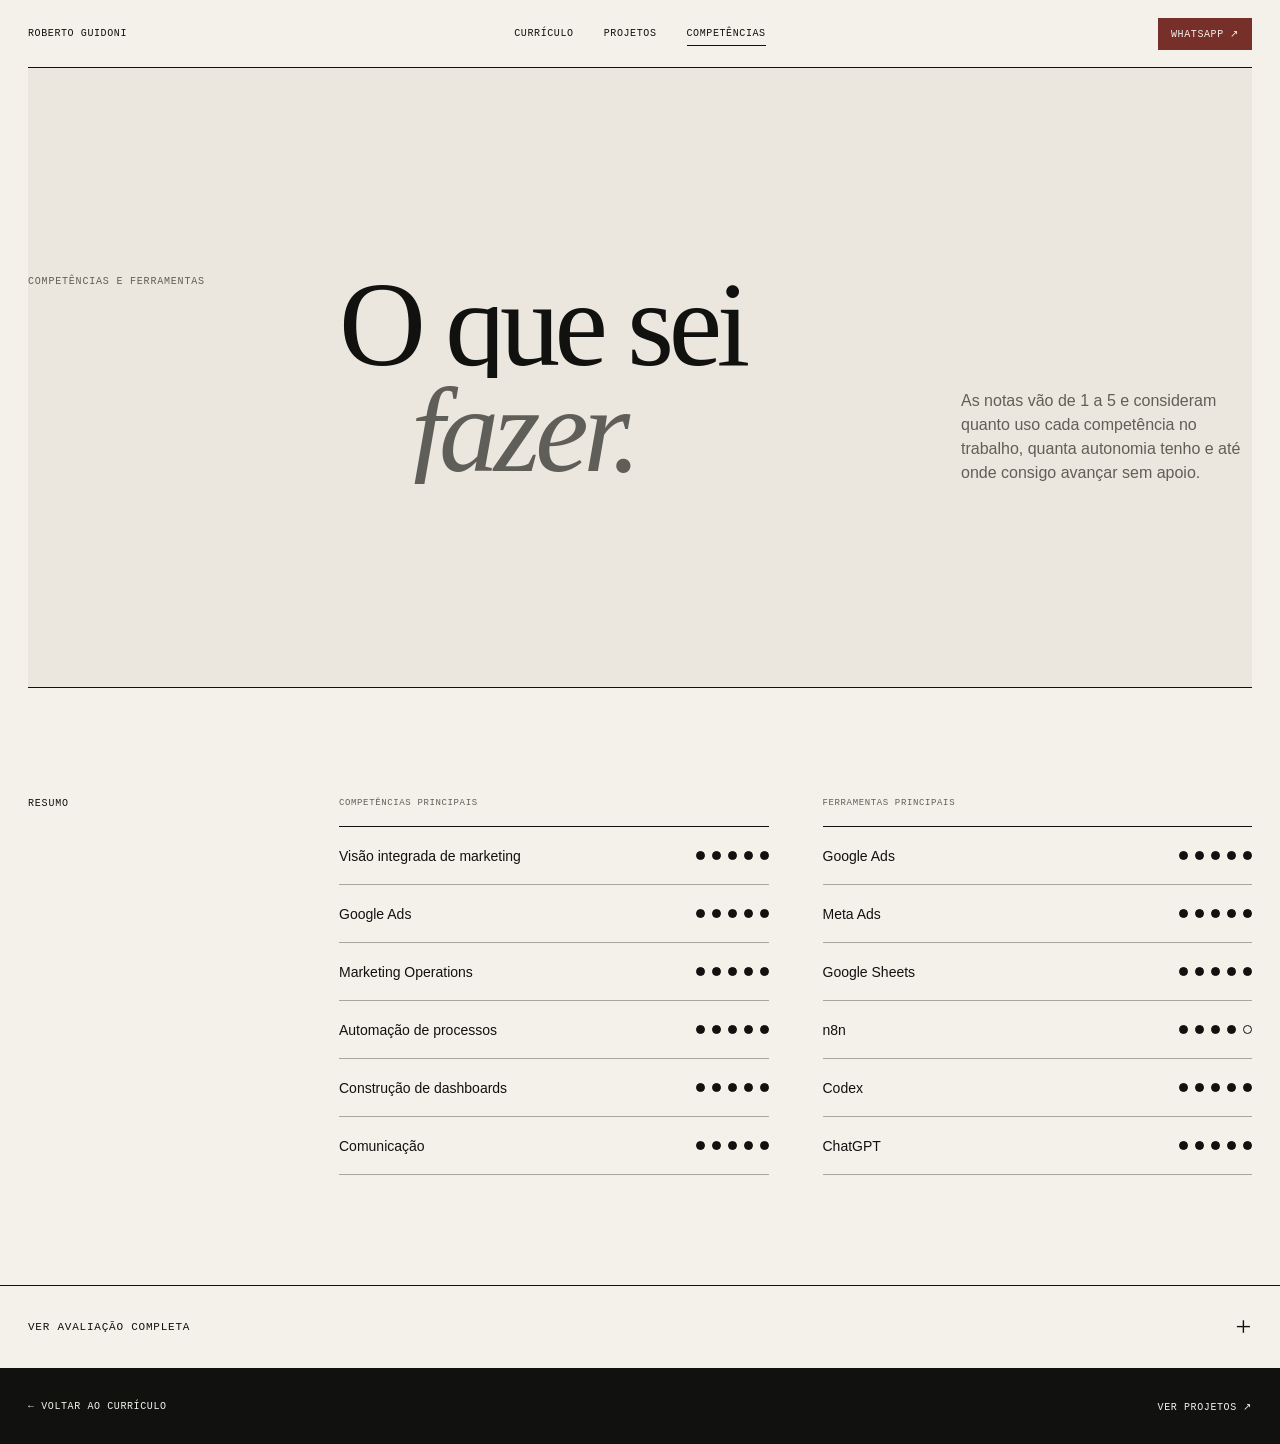
==== commit f4c6ea8c: "Reescreve conteudo e resume projetos" ====
--- a/competencias.html
+++ b/competencias.html
@@ -1,7 +1,7 @@
 <!doctype html><html lang="pt-BR"><head><meta charset="utf-8"><meta name="viewport" content="width=device-width,initial-scale=1"><meta name="description" content="Competências e ferramentas de Roberto Guidoni."><title>Competências | Roberto Guidoni</title><link rel="stylesheet" href="assets/portfolio-v2.css"></head><body>
 <main class="inner-page skills-page">
   <nav class="site-nav" aria-label="Navegação principal"><a class="site-brand" href="index.html">Roberto Guidoni</a><div><a href="curriculo.html">Currículo</a><a href="projetos.html">Projetos</a><a aria-current="page" href="competencias.html">Competências</a></div><a class="nav-contact" href="https://wa.me/5511965188428" target="_blank" rel="noopener">WhatsApp ↗</a></nav>
-  <header class="inner-hero skills-hero"><p class="section-index">Competências e ferramentas</p><h1><span>Repertório</span><em>conectado.</em></h1><p class="skills-intro">Notas de 1 a 5 baseadas em autonomia prática, profundidade de uso e frequência de aplicação no trabalho.</p></header>
+  <header class="inner-hero skills-hero"><p class="section-index">Competências e ferramentas</p><h1><span>O que sei</span><em>fazer.</em></h1><p class="skills-intro">As notas vão de 1 a 5 e consideram quanto uso cada competência no trabalho, quanta autonomia tenho e até onde consigo avançar sem apoio.</p></header>
   <section class="featured-skills"><p class="section-index">Resumo</p><div class="featured-columns"><div><p class="summary-label">Competências principais</p><div class="rating-list" id="featured-skills"></div></div><div><p class="summary-label">Ferramentas principais</p><div class="rating-list" id="featured-tools"></div></div></div></section>
   <details class="skills-complete"><summary><span class="label-closed">Ver avaliação completa</span><span class="label-open">Recolher avaliação</span><i aria-hidden="true">+</i></summary><section class="full-competencies"><div class="full-heading"><p class="section-index">Avaliação completa</p><h2>Competências por<br><em>categoria.</em></h2></div><div class="competency-groups" id="competency-groups"></div></section><section class="tools-section"><div class="full-heading"><p class="section-index">Ferramentas</p><h2>Ferramentas da<br><em>rotina.</em></h2></div><div class="rating-list" id="all-tools"></div></section></details>
   <footer class="skills-footer"><a href="curriculo.html">← Voltar ao currículo</a><a href="projetos.html">Ver projetos ↗</a></footer>
--- a/assets/portfolio-v2.css
+++ b/assets/portfolio-v2.css
@@ -13,6 +13,41 @@
 body { margin: 0; background: var(--paper); color: var(--ink); font-family: Arial, Helvetica, sans-serif; }
 a { color: inherit; text-decoration: none; }
 ::selection { background: var(--ink); color: var(--paper); }
+
+/* Abertura editorial — executada uma vez por sessão */
+.site-intro { display: none; }
+.intro-pending { overflow: hidden; }
+.intro-pending .site-intro { position: fixed; inset: 0; z-index: 1000; isolation: isolate; display: grid; grid-template-columns: repeat(12, 1fr); grid-template-rows: 70px 1fr 92px; gap: 0 20px; padding: 0 max(28px, calc((100vw - 1384px) / 2)); overflow: hidden; background: transparent; color: var(--paper); animation: intro-in .35s ease both; }
+.intro-pending .site-intro::before,.intro-pending .site-intro::after { content: ''; position: absolute; z-index: -2; top: 0; bottom: 0; width: 50.1%; background: var(--ink); }
+.intro-pending .site-intro::before { left: 0; }.intro-pending .site-intro::after { right: 0; }
+.intro-grid { position: absolute; inset: 0; opacity: .09; background-image: linear-gradient(90deg, transparent calc(100% - 1px), var(--paper) 1px); background-size: calc(100% / 12) 100%; transform: scaleY(0); transform-origin: top; animation: intro-grid 1s .15s cubic-bezier(.16,1,.3,1) forwards; }
+.intro-rule { position: absolute; right: max(28px, calc((100vw - 1384px) / 2)); left: max(28px, calc((100vw - 1384px) / 2)); height: 1px; background: #595751; transform: scaleX(0); transform-origin: left; animation: intro-rule 1s .08s cubic-bezier(.16,1,.3,1) forwards; }
+.intro-rule-top { top: 70px; }.intro-rule-bottom { bottom: 92px; animation-delay: .28s; }
+.intro-edition { grid-column: 1 / 3; grid-row: 2; align-self: start; margin: 40px 0 0; font: 9px/1.5 monospace; letter-spacing: .09em; text-transform: uppercase; color: var(--faint); opacity: 0; animation: intro-copy .6s .65s ease forwards; }
+.intro-lockup { position: relative; grid-column: 3 / 11; grid-row: 2; align-self: center; justify-self: center; display: flex; align-items: center; gap: clamp(18px,3vw,48px); font-family: Georgia,serif; font-size: clamp(8rem,22vw,22rem); font-weight: 400; line-height: .7; letter-spacing: -.08em; }
+.intro-lockup span { display: block; opacity: 0; transform: translateY(35%) skewY(6deg); clip-path: inset(0 0 100%); animation: intro-letter 1s .35s cubic-bezier(.16,1,.3,1) forwards; }
+.intro-lockup span:last-child { animation-delay: .48s; }
+.intro-lockup i { width: 1px; height: 0; background: var(--oxide); animation: intro-divider .8s .72s cubic-bezier(.16,1,.3,1) forwards; }
+.intro-lockup::after { content: ''; position: absolute; width: 54%; aspect-ratio: 1; left: 22%; top: 50%; border: 1px solid #595751; border-top-color: var(--oxide); border-radius: 50%; opacity: 0; transform: translateY(-50%) scale(.72); animation: intro-orbit .9s .82s cubic-bezier(.16,1,.3,1) forwards,intro-spin 5.5s 1.72s linear infinite; }
+.intro-signature { grid-column: 1 / 8; grid-row: 3; align-self: center; display: flex; gap: 24px; align-items: baseline; opacity: 0; animation: intro-copy .6s 1.2s ease forwards; }
+.intro-signature strong { font: 400 18px/1 Georgia,serif; }.intro-signature span,.intro-index,.intro-skip { font: 9px/1.3 monospace; letter-spacing: .075em; text-transform: uppercase; color: var(--faint); }
+.intro-index { grid-column: 10 / 13; grid-row: 2; align-self: end; display: flex; justify-content: space-between; margin: 0 0 40px; opacity: 0; animation: intro-copy .6s 1.05s ease forwards; }
+.intro-skip { position: absolute; right: max(28px, calc((100vw - 1384px) / 2)); bottom: 35px; padding: 0 0 5px; border: 0; border-bottom: 1px solid currentColor; background: transparent; cursor: pointer; opacity: 0; animation: intro-copy .6s 1.35s ease forwards; }
+.site-intro.is-leaving { pointer-events: none; }
+.site-intro.is-leaving::before { animation: intro-split-left .88s cubic-bezier(.76,0,.24,1) forwards; }
+.site-intro.is-leaving::after { animation: intro-split-right .88s cubic-bezier(.76,0,.24,1) forwards; }
+.site-intro.is-leaving > * { animation: intro-content-out .28s ease forwards !important; }
+@keyframes intro-in { from { opacity: 0; } }
+@keyframes intro-grid { to { transform: scaleY(1); } }
+@keyframes intro-rule { to { transform: scaleX(1); } }
+@keyframes intro-letter { to { opacity: 1; transform: none; clip-path: inset(0); } }
+@keyframes intro-divider { to { height: clamp(110px,20vw,270px); } }
+@keyframes intro-orbit { to { opacity: .65; transform: translateY(-50%) scale(1); } }
+@keyframes intro-spin { from { opacity: .65; transform: translateY(-50%) scale(1) rotate(0); } to { opacity: .65; transform: translateY(-50%) scale(1) rotate(360deg); } }
+@keyframes intro-copy { to { opacity: 1; } }
+@keyframes intro-content-out { to { opacity: 0; } }
+@keyframes intro-split-left { to { transform: translateX(-101%); } }
+@keyframes intro-split-right { to { transform: translateX(101%); } }
 
 .gate { position: relative; isolation: isolate; min-height: 100svh; padding: 0 max(28px, calc((100vw - 1384px) / 2)); display: grid; grid-template-rows: auto 1fr auto auto; overflow: hidden; }
 .gate-orbit { position: absolute; z-index: -1; width: 42vw; aspect-ratio: 1; border: 1px solid var(--faint); border-radius: 50%; opacity: .38; animation: orbit 18s linear infinite; }
@@ -495,6 +530,15 @@
 .demo-context dd { margin: 0; font-size: 14px; line-height: 1.5; }
 
 @media (max-width: 800px) {
+  .intro-pending .site-intro { grid-template-columns: repeat(4,1fr); grid-template-rows: 58px 1fr 112px; gap: 0 12px; padding: 0 17px; }
+  .intro-rule { right: 17px; left: 17px; }.intro-rule-top { top: 58px; }.intro-rule-bottom { bottom: 112px; }
+  .intro-grid { background-size: 25% 100%; }
+  .intro-edition { grid-column: 1 / 3; margin-top: 24px; }
+  .intro-lockup { grid-column: 1 / 5; gap: 14px; font-size: clamp(7rem,42vw,11rem); }
+  .intro-lockup::after { width: 74%; left: 13%; }
+  .intro-signature { grid-column: 1 / 5; display: grid; gap: 8px; }.intro-signature strong { font-size: 17px; }
+  .intro-index { grid-column: 3 / 5; margin-bottom: 25px; }
+  .intro-skip { right: 17px; bottom: 25px; }
   .gate { padding: 0 17px; grid-template-rows: auto 1fr auto auto; overflow: visible; }
   .gate-orbit { width: 78vw; }
   .gate-nav { grid-template-columns: 1fr auto; }
@@ -622,6 +666,8 @@
 
 @media (max-width: 480px) {
   html, body { max-width: 100%; overflow-x: hidden; }
+  .gate-title h1 { font-size: clamp(3.9rem, 17.5vw, 5.2rem); letter-spacing: -.055em; }
+  .gate-title h1 em { margin-left: 0; }
   .inner-hero h1 { max-width: 100%; font-size: clamp(3.4rem, 16vw, 4.8rem); letter-spacing: -.055em; }
   .inner-hero h1 em { margin-left: 2%; }
   .inner-hero-copy { max-width: calc(100vw - 34px); overflow-wrap: anywhere; }
